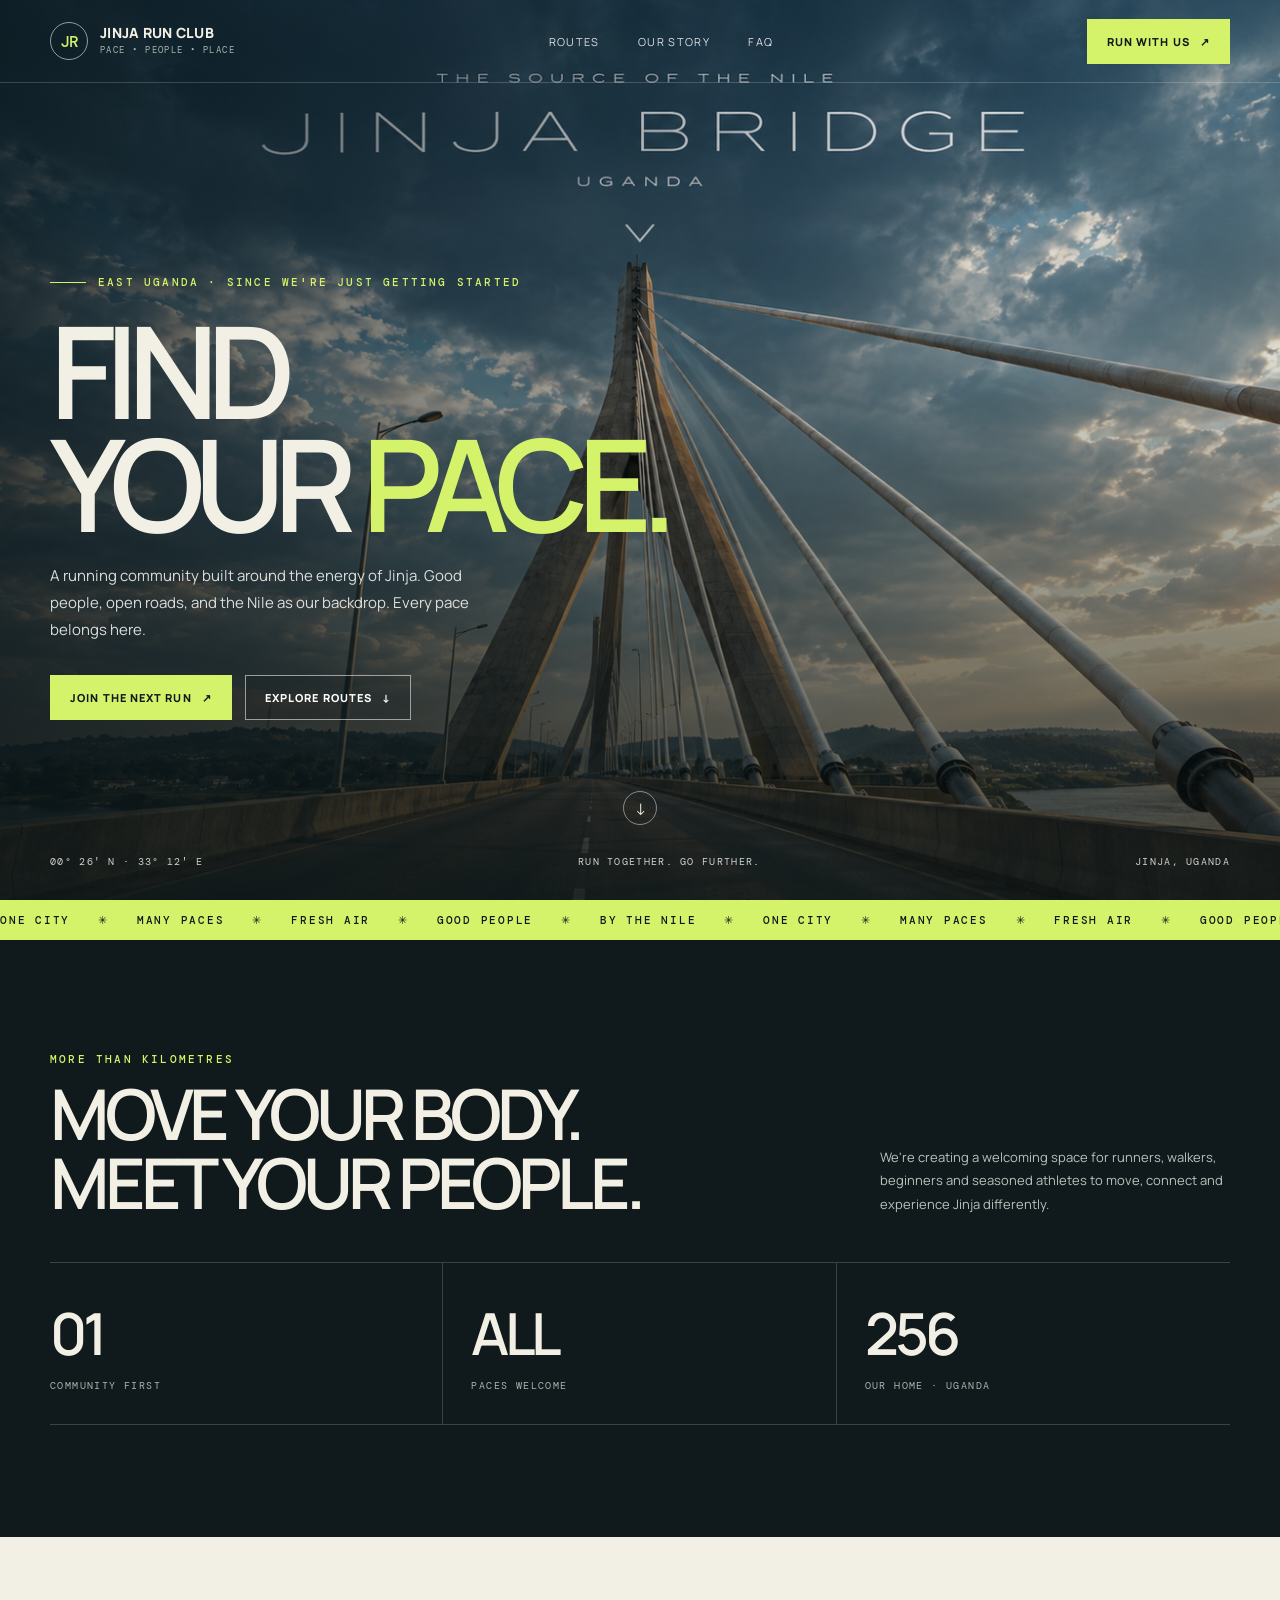
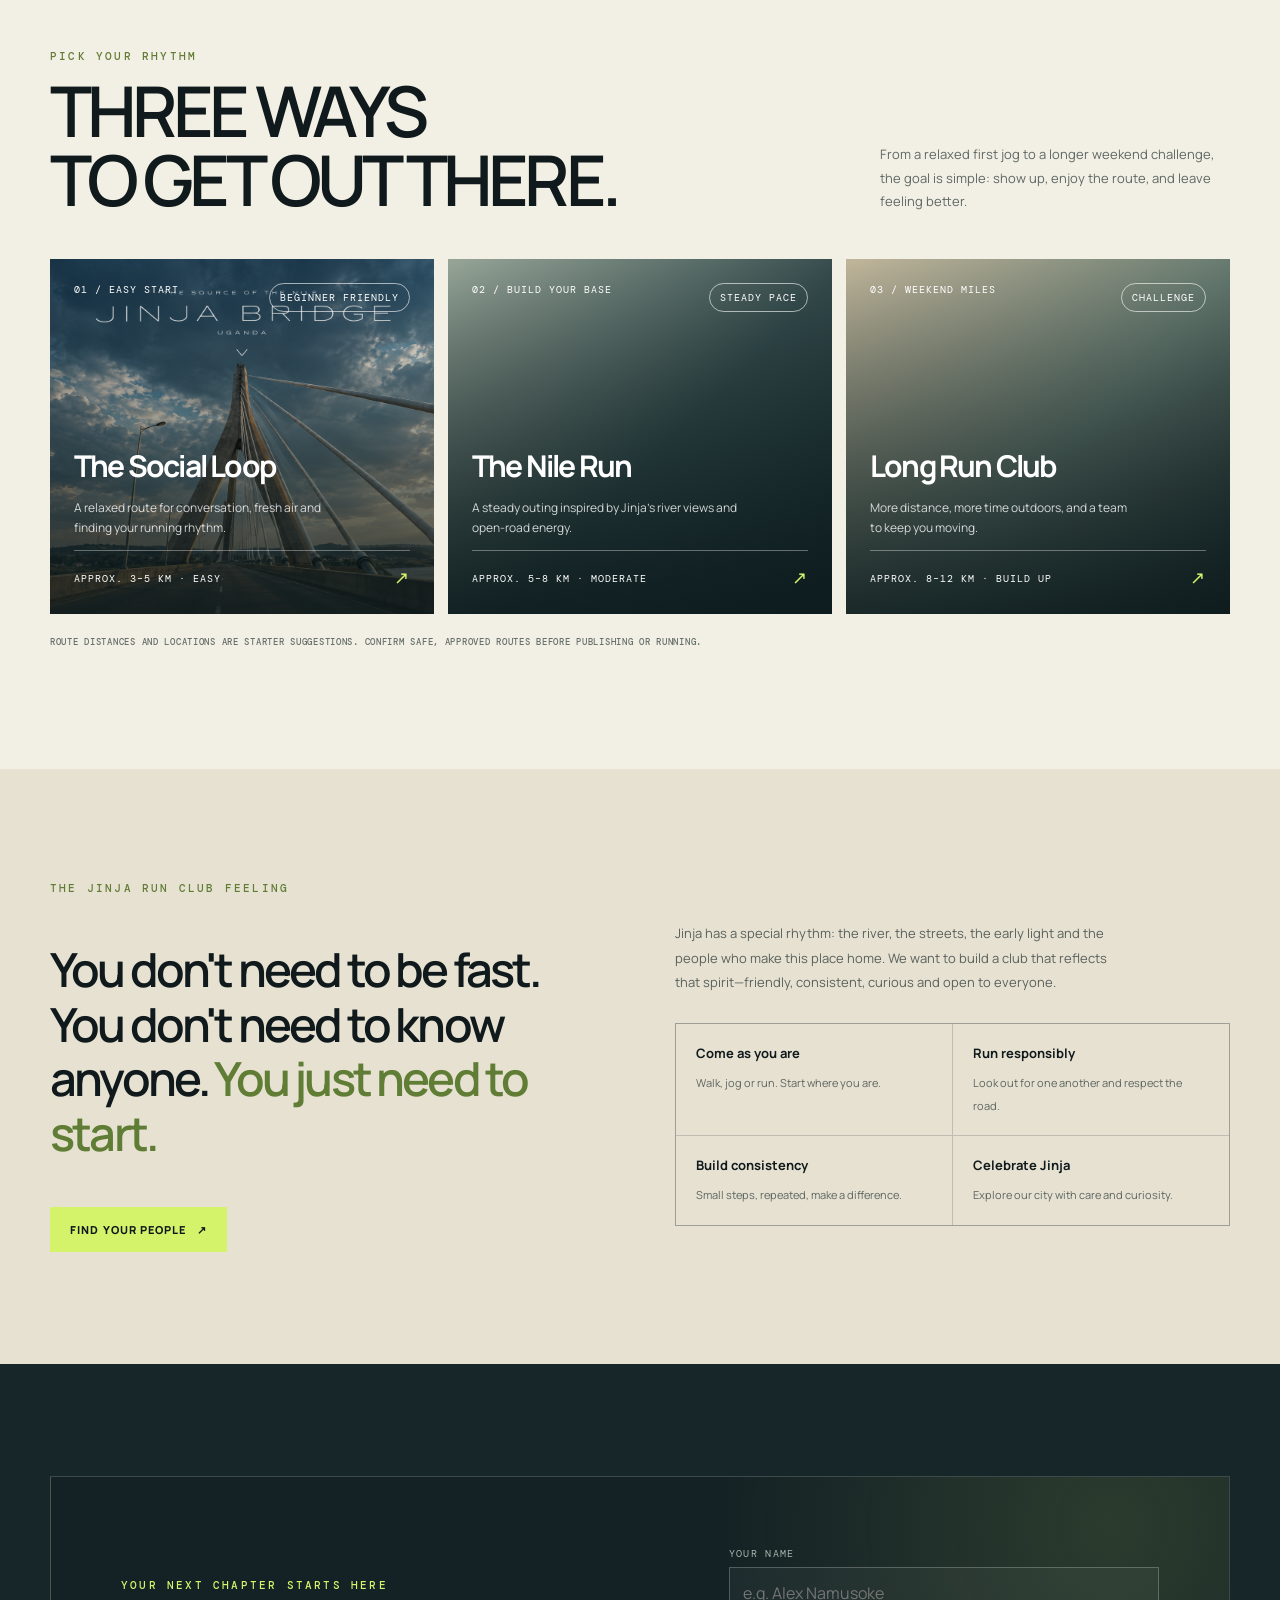
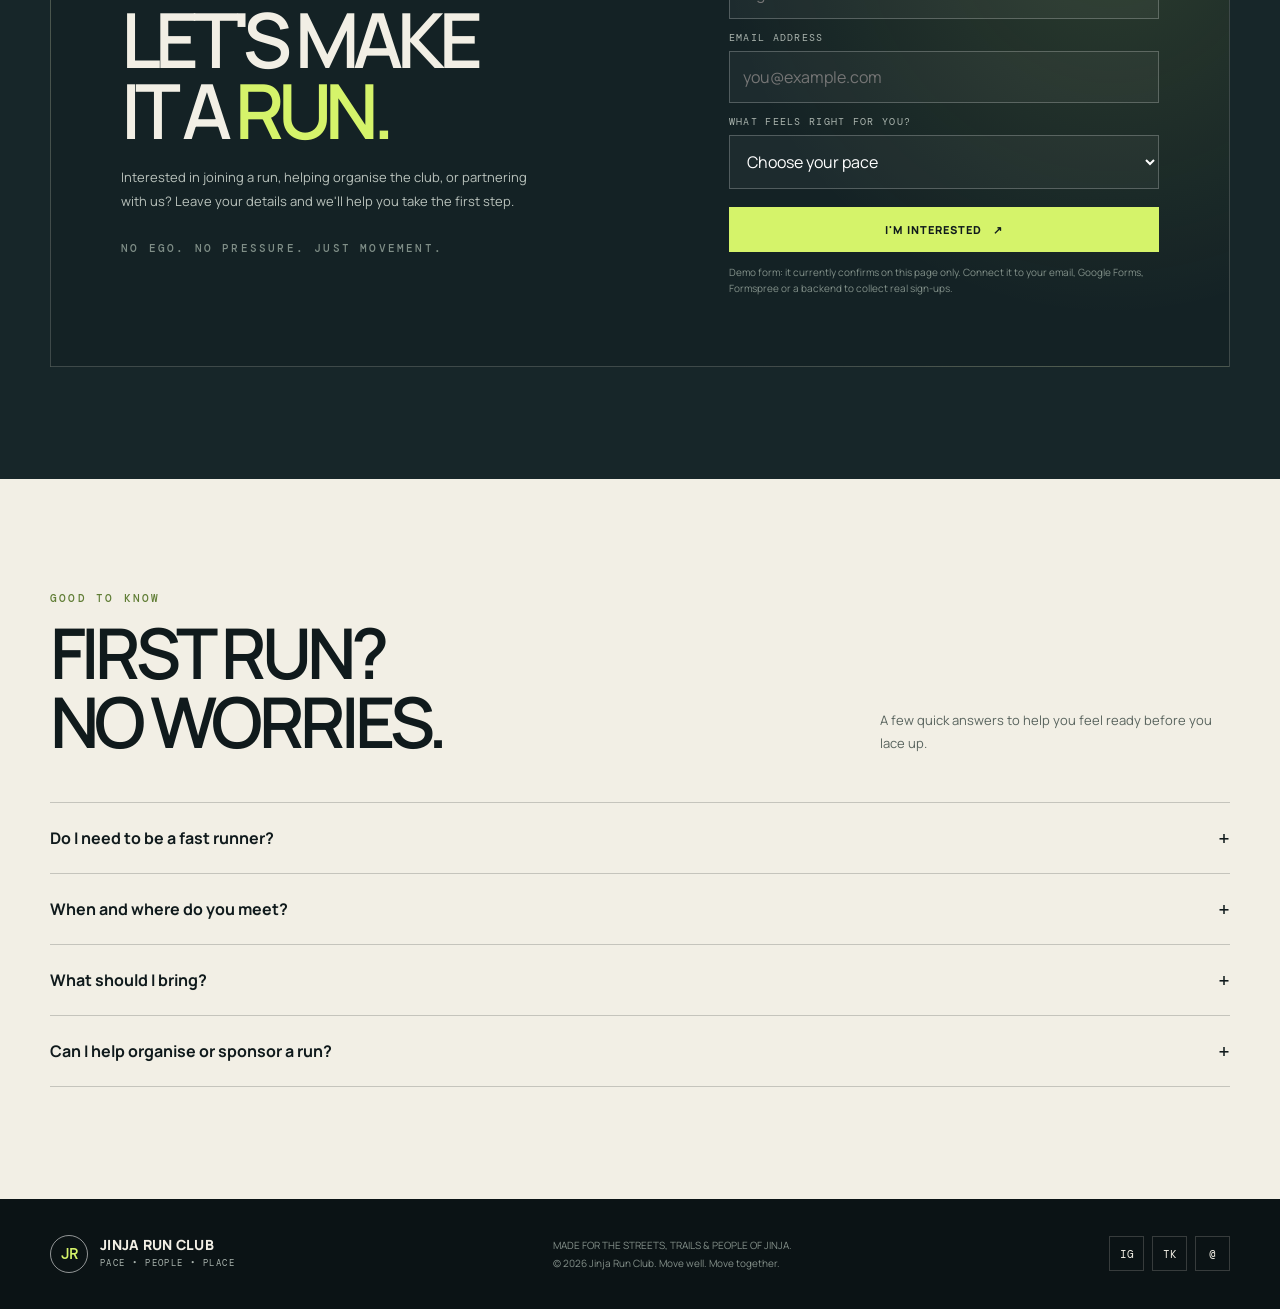
==== index.html @ 874fab35 "WRJ02026001" ====
<!DOCTYPE html>
<html lang="en">
<head>
  <meta charset="UTF-8" />
  <meta name="viewport" content="width=device-width, initial-scale=1.0" />
  <meta name="theme-color" content="#101a1c" />
  <meta name="description" content="Jinja Run Club — run together, discover Jinja, and find your pace by the Nile." />
  <title>Jinja Run Club — Find Your Pace</title>
  <link rel="preconnect" href="https://fonts.googleapis.com">
  <link rel="preconnect" href="https://fonts.gstatic.com" crossorigin>
  <link href="https://fonts.googleapis.com/css2?family=DM+Mono:wght@400;500&family=Manrope:wght@400;500;600;700;800&display=swap" rel="stylesheet">
  <style>
    :root {
      --ink: #101a1c; --ink2: #172629; --cream: #f2efe5; --paper: #e7e1d2;
      --lime: #d5f36a; --muted: #aab4ae; --line: rgba(242,239,229,.19);
      --mono: "DM Mono", monospace; --sans: "Manrope", sans-serif;
    }
    * { box-sizing: border-box; }
    html { scroll-behavior: smooth; }
    body { margin: 0; color: var(--cream); background: var(--ink); font-family: var(--sans); }
    a { color: inherit; text-decoration: none; }
    button, input, select { font: inherit; }
    button { cursor: pointer; }
    .wrap { width: min(1180px, calc(100% - 48px)); margin: 0 auto; }
    .eyebrow { font: 500 11px var(--mono); letter-spacing: .2em; text-transform: uppercase; }
    .site-header { position: absolute; inset: 0 0 auto; z-index: 10; border-bottom: 1px solid rgba(255,255,255,.18); }
    .nav { height: 82px; display: flex; align-items: center; justify-content: space-between; gap: 24px; }
    .brand { display: inline-flex; align-items: center; gap: 12px; font-weight: 800; letter-spacing: -.05em; }
    .brand-mark { width: 38px; height: 38px; border: 1px solid rgba(255,255,255,.55); border-radius: 50%; display: grid; place-items: center; color: var(--lime); font: 500 16px var(--mono); }
    .brand span:last-child { font-size: 14px; line-height: 1.05; letter-spacing: .02em; }
    .brand small { display: block; margin-top: 4px; font: 9px var(--mono); color: var(--muted); letter-spacing: .16em; }
    .nav-links { display: flex; gap: clamp(18px, 3vw, 42px); align-items: center; }
    .nav-links a { font-size: 11px; letter-spacing: .12em; text-transform: uppercase; color: rgba(255,255,255,.85); transition: color .2s; }
    .nav-links a:hover { color: var(--lime); }
    .nav-cta, .btn { display: inline-flex; justify-content: center; align-items: center; gap: 10px; padding: 14px 19px; border: 1px solid var(--lime); color: var(--ink); background: var(--lime); font-size: 11px; font-weight: 800; letter-spacing: .1em; text-transform: uppercase; transition: transform .2s, background .2s, color .2s; }
    .nav-cta:hover, .btn:hover { transform: translateY(-3px); background: transparent; color: var(--lime); }
    .menu-toggle { display: none; background: transparent; color: white; border: 1px solid var(--line); padding: 9px 12px; }
    .hero { min-height: 760px; height: min(100vh, 900px); position: relative; display: flex; align-items: center; overflow: hidden; background: #243a42; }
    .hero-image { position: absolute; inset: 0; background-image: linear-gradient(90deg, rgba(9,20,23,.72), rgba(9,20,23,.15) 70%), linear-gradient(0deg, rgba(10,20,21,.75), transparent 60%), url("assets/jinja-bridge-hero.png"); background-size: cover; background-position: center; transform: scale(1.02); animation: slowzoom 22s ease-in-out infinite alternate; }
    @keyframes slowzoom { from { transform: scale(1.02); } to { transform: scale(1.1); } }
    .hero-content { position: relative; z-index: 1; padding-top: 95px; }
    .hero-kicker { display: flex; align-items: center; gap: 12px; color: var(--lime); }
    .hero-kicker:before { content: ""; width: 36px; height: 1px; background: var(--lime); }
    h1 { max-width: 900px; margin: 25px 0 22px; font-size: clamp(58px, 10vw, 132px); line-height: .88; letter-spacing: -.085em; font-weight: 600; }
    h1 em { color: var(--lime); font-style: normal; }
    .hero-copy { max-width: 465px; font-size: 15px; line-height: 1.8; color: rgba(255,255,255,.83); }
    .hero-actions { display: flex; gap: 13px; flex-wrap: wrap; margin-top: 32px; }
    .btn-outline { background: rgba(9,20,23,.18); border-color: rgba(255,255,255,.55); color: white; }
    .btn-outline:hover { border-color: var(--lime); }
    .hero-meta { position: absolute; bottom: 32px; left: 0; right: 0; display: flex; justify-content: space-between; gap: 18px; color: rgba(255,255,255,.8); font: 10px var(--mono); letter-spacing: .13em; text-transform: uppercase; }
    .scroll-cue { position: absolute; bottom: 75px; left: 50%; transform: translateX(-50%); width: 34px; height: 34px; border: 1px solid rgba(255,255,255,.45); border-radius: 50%; display: grid; place-items: center; animation: bob 1.7s infinite; }
    @keyframes bob { 0%,100% { transform: translate(-50%,0); } 50% { transform: translate(-50%,7px); } }
    .ticker { background: var(--lime); color: var(--ink); overflow: hidden; white-space: nowrap; padding: 13px 0; font: 500 11px var(--mono); letter-spacing: .16em; text-transform: uppercase; }
    .ticker-track { display: inline-flex; gap: 28px; min-width: max-content; animation: ticker 28s linear infinite; }
    .ticker-track span:after { content: "✳"; padding-left: 28px; }
    @keyframes ticker { to { transform: translateX(-50%); } }
    section { padding: 112px 0; }
    .section-head { display: flex; justify-content: space-between; align-items: end; gap: 35px; margin-bottom: 46px; }
    .section-head h2 { margin: 13px 0 0; font-size: clamp(38px, 6vw, 70px); line-height: .98; letter-spacing: -.07em; font-weight: 600; }
    .section-head p { max-width: 350px; color: #b9c2bc; font-size: 13px; line-height: 1.8; margin: 0; }
    .label { color: var(--lime); }
    .stats { display: grid; grid-template-columns: repeat(3,1fr); border-top: 1px solid var(--line); border-bottom: 1px solid var(--line); }
    .stat { padding: 30px 28px 30px 0; border-right: 1px solid var(--line); }
    .stat:not(:first-child) { padding-left: 28px; }
    .stat:last-child { border-right: 0; }
    .stat strong { display: block; font-size: clamp(35px, 5vw, 58px); letter-spacing: -.07em; font-weight: 600; }
    .stat span { color: var(--muted); font: 10px var(--mono); letter-spacing: .14em; text-transform: uppercase; }
    .routes { background: var(--cream); color: var(--ink); }
    .routes .section-head p { color: #5e6863; }
    .route-grid { display: grid; grid-template-columns: repeat(3,1fr); gap: 14px; }
    .route-card { min-height: 355px; padding: 24px; display: flex; flex-direction: column; justify-content: space-between; position: relative; overflow: hidden; background: #d8d6c9; isolation: isolate; transition: transform .25s; }
    .route-card:hover { transform: translateY(-7px); }
    .route-card:before { content: ""; position: absolute; inset: 0; z-index: -2; background: linear-gradient(180deg, rgba(11,25,27,.02), rgba(11,25,27,.85)); }
    .route-card:after { content: ""; position: absolute; inset: 0; z-index: -3; background-size: cover; background-position: center; transition: transform .6s; }
    .route-card:hover:after { transform: scale(1.06); }
    .route-one:after { background-image: url("assets/jinja-bridge-hero.png"); }
    .route-two:after { background-image: linear-gradient(135deg,#9ba99b,#344b4c 55%,#172b2c); }
    .route-three:after { background-image: linear-gradient(135deg,#c5b99d,#657a70 55%,#202f30); }
    .route-top { display: flex; justify-content: space-between; gap: 15px; color: white; font: 10px var(--mono); letter-spacing: .1em; text-transform: uppercase; }
    .route-top b { border: 1px solid rgba(255,255,255,.6); border-radius: 30px; padding: 7px 10px; font-weight: 400; }
    .route-bottom { color: white; }
    .route-bottom h3 { margin: 0 0 10px; font-size: 30px; letter-spacing: -.06em; }
    .route-bottom p { max-width: 270px; font-size: 12px; line-height: 1.7; color: rgba(255,255,255,.8); }
    .route-foot { display: flex; justify-content: space-between; align-items: center; border-top: 1px solid rgba(255,255,255,.35); padding-top: 15px; font: 10px var(--mono); text-transform: uppercase; letter-spacing: .1em; }
    .route-foot span:last-child { color: var(--lime); font-size: 18px; }
    .community { background: var(--paper); color: var(--ink); }
    .community .section-head p { color: #59645e; }
    .community-layout { display: grid; grid-template-columns: 1fr 1fr; gap: 70px; align-items: center; }
    .manifesto { font-size: clamp(28px, 4vw, 47px); line-height: 1.16; letter-spacing: -.06em; font-weight: 600; }
    .manifesto em { color: #607d35; font-style: normal; }
    .community-note { max-width: 450px; font-size: 13px; line-height: 1.9; color: #58615b; }
    .values { display: grid; grid-template-columns: 1fr 1fr; gap: 1px; background: rgba(16,26,28,.18); border: 1px solid rgba(16,26,28,.18); margin-top: 28px; }
    .value { background: var(--paper); padding: 20px; }
    .value b { display: block; font-size: 13px; margin-bottom: 8px; }
    .value span { color: #5c655f; font-size: 11px; line-height: 1.7; }
    .join { background: var(--ink2); }
    .join-panel { display: grid; grid-template-columns: 1fr .8fr; gap: 70px; align-items: center; padding: clamp(28px, 6vw, 70px); border: 1px solid var(--line); background: radial-gradient(circle at 90% 10%, rgba(213,243,106,.12), transparent 34%), #142225; }
    .join h2 { margin: 12px 0 20px; font-size: clamp(40px, 6vw, 76px); line-height: .94; letter-spacing: -.08em; font-weight: 600; }
    .join-copy { color: #b9c2bc; font-size: 13px; line-height: 1.8; max-width: 420px; }
    .join-form { display: grid; gap: 12px; }
    .join-form label { display: block; color: var(--muted); font: 10px var(--mono); letter-spacing: .13em; text-transform: uppercase; margin-bottom: 7px; }
    .join-form input, .join-form select { width: 100%; padding: 14px 13px; border: 1px solid rgba(255,255,255,.23); background: rgba(255,255,255,.04); color: white; outline: none; border-radius: 0; }
    .join-form input:focus, .join-form select:focus { border-color: var(--lime); }
    .join-form select option { color: var(--ink); }
    .join-form .btn { width: 100%; margin-top: 6px; }
    .form-message { display: none; padding: 13px; border: 1px solid var(--lime); color: var(--lime); font-size: 12px; line-height: 1.6; }
    .faq { background: var(--cream); color: var(--ink); }
    .faq .section-head p { color: #59645e; }
    .faq-list { border-top: 1px solid rgba(16,26,28,.2); }
    .faq-item { border-bottom: 1px solid rgba(16,26,28,.2); }
    .faq-question { display: flex; width: 100%; justify-content: space-between; align-items: center; gap: 20px; padding: 22px 0; background: transparent; border: 0; text-align: left; color: var(--ink); font-size: 16px; font-weight: 700; }
    .faq-question span:last-child { font: 20px var(--mono); transition: transform .2s; }
    .faq-answer { display: none; max-width: 680px; padding: 0 0 23px; color: #59645e; font-size: 13px; line-height: 1.8; }
    .faq-item.open .faq-answer { display: block; }
    .faq-item.open .faq-question span:last-child { transform: rotate(45deg); }
    footer { padding: 36px 0; background: #0b1315; }
    .footer-row { display: flex; align-items: center; justify-content: space-between; gap: 24px; }
    .footer-copy { color: #85918b; font-size: 10px; line-height: 1.8; }
    .socials { display: flex; gap: 8px; }
    .socials a { width: 35px; height: 35px; display: grid; place-items: center; border: 1px solid var(--line); font: 11px var(--mono); transition: all .2s; }
    .socials a:hover { color: var(--ink); background: var(--lime); border-color: var(--lime); }
    .reveal { opacity: 0; transform: translateY(22px); transition: opacity .7s ease, transform .7s ease; }
    .reveal.visible { opacity: 1; transform: translateY(0); }
    .back-top { position: fixed; right: 20px; bottom: 20px; z-index: 9; width: 43px; height: 43px; border: 1px solid var(--lime); background: var(--lime); color: var(--ink); display: none; place-items: center; }
    .back-top.show { display: grid; }
    @media (max-width: 800px) {
      .wrap { width: min(100% - 32px, 1180px); }
      .nav { height: 72px; }
      .menu-toggle { display: block; }
      .nav-links { display: none; position: absolute; top: 71px; left: 0; right: 0; padding: 22px 24px 26px; background: #101a1c; border-bottom: 1px solid var(--line); flex-direction: column; align-items: flex-start; }
      .nav-links.open { display: flex; }
      .nav-cta { display: none; }
      .hero { min-height: 700px; height: 92vh; }
      .hero-image { background-position: 58% center; }
      h1 { font-size: clamp(58px, 17vw, 100px); }
      .hero-meta { font-size: 8px; }
      .section-head { align-items: flex-start; flex-direction: column; }
      section { padding: 78px 0; }
      .route-grid { grid-template-columns: 1fr; }
      .route-card { min-height: 300px; }
      .community-layout, .join-panel { grid-template-columns: 1fr; gap: 32px; }
      .stats { grid-template-columns: 1fr; }
      .stat, .stat:not(:first-child) { padding: 20px 0; border-right: 0; border-bottom: 1px solid var(--line); }
      .stat:last-child { border-bottom: 0; }
      .join-panel { padding: 27px 21px; }
      .footer-row { align-items: flex-start; flex-direction: column; }
      .scroll-cue { left: auto; right: 25px; transform: none; }
      @keyframes bob { 0%,100% { transform: translateY(0); } 50% { transform: translateY(7px); } }
    }
    @media (prefers-reduced-motion: reduce) {
      *, *::before, *::after { scroll-behavior: auto !important; animation: none !important; transition: none !important; }
      .reveal { opacity: 1; transform: none; }
    }
  </style>
</head>
<body>
  <header class="site-header">
    <nav class="nav wrap" aria-label="Main navigation">
      <a class="brand" href="#home" aria-label="Jinja Run Club home">
        <span class="brand-mark">JR</span><span>JINJA RUN CLUB<small>PACE • PEOPLE • PLACE</small></span>
      </a>
      <div class="nav-links" id="navLinks">
        <a href="#routes">Routes</a><a href="#community">Our story</a><a href="#faq">FAQ</a>
      </div>
      <a class="nav-cta" href="#join">Run with us <span>↗</span></a>
      <button class="menu-toggle" id="menuToggle" aria-label="Open menu" aria-expanded="false">☰</button>
    </nav>
  </header>

  <main>
    <section class="hero" id="home">
      <div class="hero-image" aria-hidden="true"></div>
      <div class="wrap hero-content">
        <div class="eyebrow hero-kicker">East Uganda · Since we're just getting started</div>
        <h1>FIND<br>YOUR <em>PACE.</em></h1>
        <p class="hero-copy">A running community built around the energy of Jinja. Good people, open roads, and the Nile as our backdrop. Every pace belongs here.</p>
        <div class="hero-actions">
          <a class="btn" href="#join">Join the next run <span>↗</span></a>
          <a class="btn btn-outline" href="#routes">Explore routes <span>↓</span></a>
        </div>
      </div>
      <a class="scroll-cue" href="#routes" aria-label="Scroll to routes">↓</a>
      <div class="hero-meta wrap"><span>00° 26′ N · 33° 12′ E</span><span>Run together. Go further.</span><span>Jinja, Uganda</span></div>
    </section>

    <div class="ticker" aria-label="Club motto">
      <div class="ticker-track"><span>One city</span><span>Many paces</span><span>Fresh air</span><span>Good people</span><span>By the Nile</span><span>One city</span><span>Many paces</span><span>Fresh air</span><span>Good people</span><span>By the Nile</span></div>
    </div>

    <section id="about">
      <div class="wrap">
        <div class="section-head reveal">
          <div><div class="eyebrow label">More than kilometres</div><h2>MOVE YOUR BODY.<br>MEET YOUR PEOPLE.</h2></div>
          <p>We're creating a welcoming space for runners, walkers, beginners and seasoned athletes to move, connect and experience Jinja differently.</p>
        </div>
        <div class="stats reveal">
          <div class="stat"><strong>01</strong><span>Community first</span></div>
          <div class="stat"><strong>ALL</strong><span>Paces welcome</span></div>
          <div class="stat"><strong>256</strong><span>Our home · Uganda</span></div>
        </div>
      </div>
    </section>

    <section class="routes" id="routes">
      <div class="wrap">
        <div class="section-head reveal">
          <div><div class="eyebrow" style="color:#627c35">Pick your rhythm</div><h2>THREE WAYS<br>TO GET OUT THERE.</h2></div>
          <p>From a relaxed first jog to a longer weekend challenge, the goal is simple: show up, enjoy the route, and leave feeling better.</p>
        </div>
        <div class="route-grid">
          <article class="route-card route-one reveal">
            <div class="route-top"><span>01 / Easy start</span><b>Beginner friendly</b></div>
            <div class="route-bottom"><h3>The Social Loop</h3><p>A relaxed route for conversation, fresh air and finding your running rhythm.</p><div class="route-foot"><span>Approx. 3–5 km · Easy</span><span>↗</span></div></div>
          </article>
          <article class="route-card route-two reveal">
            <div class="route-top"><span>02 / Build your base</span><b>Steady pace</b></div>
            <div class="route-bottom"><h3>The Nile Run</h3><p>A steady outing inspired by Jinja's river views and open-road energy.</p><div class="route-foot"><span>Approx. 5–8 km · Moderate</span><span>↗</span></div></div>
          </article>
          <article class="route-card route-three reveal">
            <div class="route-top"><span>03 / Weekend miles</span><b>Challenge</b></div>
            <div class="route-bottom"><h3>Long Run Club</h3><p>More distance, more time outdoors, and a team to keep you moving.</p><div class="route-foot"><span>Approx. 8–12 km · Build up</span><span>↗</span></div></div>
          </article>
        </div>
        <p class="eyebrow" style="margin-top:22px;color:#67716b;font-size:9px;letter-spacing:.08em">Route distances and locations are starter suggestions. Confirm safe, approved routes before publishing or running.</p>
      </div>
    </section>

    <section class="community" id="community">
      <div class="wrap community-layout">
        <div class="reveal">
          <div class="eyebrow" style="color:#607d35">The Jinja Run Club feeling</div>
          <p class="manifesto">You don't need to be fast. You don't need to know anyone. <em>You just need to start.</em></p>
          <a class="btn" href="#join">Find your people <span>↗</span></a>
        </div>
        <div class="reveal">
          <p class="community-note">Jinja has a special rhythm: the river, the streets, the early light and the people who make this place home. We want to build a club that reflects that spirit—friendly, consistent, curious and open to everyone.</p>
          <div class="values">
            <div class="value"><b>Come as you are</b><span>Walk, jog or run. Start where you are.</span></div>
            <div class="value"><b>Run responsibly</b><span>Look out for one another and respect the road.</span></div>
            <div class="value"><b>Build consistency</b><span>Small steps, repeated, make a difference.</span></div>
            <div class="value"><b>Celebrate Jinja</b><span>Explore our city with care and curiosity.</span></div>
          </div>
        </div>
      </div>
    </section>

    <section class="join" id="join">
      <div class="wrap join-panel reveal">
        <div>
          <div class="eyebrow label">Your next chapter starts here</div>
          <h2>LET'S MAKE<br>IT A <em style="color:var(--lime);font-style:normal">RUN.</em></h2>
          <p class="join-copy">Interested in joining a run, helping organise the club, or partnering with us? Leave your details and we'll help you take the first step.</p>
          <p class="eyebrow" style="color:#7f8e87;margin-top:28px">No ego. No pressure. Just movement.</p>
        </div>
        <form class="join-form" id="joinForm">
          <div><label for="name">Your name</label><input id="name" name="name" placeholder="e.g. Alex Namusoke" required /></div>
          <div><label for="email">Email address</label><input id="email" name="email" type="email" placeholder="you@example.com" required /></div>
          <div><label for="pace">What feels right for you?</label><select id="pace" name="pace" required><option value="">Choose your pace</option><option>I'm just starting</option><option>Walk / easy jog</option><option>Steady runner</option><option>Long-distance runner</option><option>I'd like to volunteer or partner</option></select></div>
          <button class="btn" type="submit">I'm interested <span>↗</span></button>
          <div class="form-message" id="formMessage" role="status"></div>
          <small style="color:#829089;font-size:10px;line-height:1.6">Demo form: it currently confirms on this page only. Connect it to your email, Google Forms, Formspree or a backend to collect real sign-ups.</small>
        </form>
      </div>
    </section>

    <section class="faq" id="faq">
      <div class="wrap">
        <div class="section-head reveal">
          <div><div class="eyebrow" style="color:#607d35">Good to know</div><h2>FIRST RUN?<br>NO WORRIES.</h2></div>
          <p>A few quick answers to help you feel ready before you lace up.</p>
        </div>
        <div class="faq-list reveal">
          <div class="faq-item"><button class="faq-question" aria-expanded="false"><span>Do I need to be a fast runner?</span><span>+</span></button><div class="faq-answer">Not at all. The club is designed to welcome different experience levels. Choose a comfortable pace and build up gradually.</div></div>
          <div class="faq-item"><button class="faq-question" aria-expanded="false"><span>When and where do you meet?</span><span>+</span></button><div class="faq-answer">Meeting days, start times and exact meeting points are still to be confirmed. Add your real schedule here before launching the website publicly.</div></div>
          <div class="faq-item"><button class="faq-question" aria-expanded="false"><span>What should I bring?</span><span>+</span></button><div class="faq-answer">Comfortable running shoes, weather-appropriate clothing and water. Follow the organiser's guidance for each route.</div></div>
          <div class="faq-item"><button class="faq-question" aria-expanded="false"><span>Can I help organise or sponsor a run?</span><span>+</span></button><div class="faq-answer">Absolutely. Use the interest form above and choose the volunteer or partner option so the organisers know you'd like to help.</div></div>
        </div>
      </div>
    </section>
  </main>

  <footer>
    <div class="wrap footer-row">
      <a class="brand" href="#home"><span class="brand-mark">JR</span><span>JINJA RUN CLUB<small>PACE • PEOPLE • PLACE</small></span></a>
      <div class="footer-copy">MADE FOR THE STREETS, TRAILS & PEOPLE OF JINJA.<br>© <span id="year"></span> Jinja Run Club. Move well. Move together.</div>
      <div class="socials"><a href="#join" aria-label="Instagram link placeholder">IG</a><a href="#join" aria-label="TikTok link placeholder">TK</a><a href="#join" aria-label="Email link placeholder">@</a></div>
    </div>
  </footer>
  <button class="back-top" id="backTop" aria-label="Back to top">↑</button>

  <script>
    const menuToggle = document.getElementById('menuToggle');
    const navLinks = document.getElementById('navLinks');
    menuToggle.addEventListener('click', () => {
      const open = navLinks.classList.toggle('open');
      menuToggle.setAttribute('aria-expanded', String(open));
      menuToggle.textContent = open ? '✕' : '☰';
    });
    navLinks.querySelectorAll('a').forEach(link => link.addEventListener('click', () => {
      navLinks.classList.remove('open');
      menuToggle.setAttribute('aria-expanded', 'false');
      menuToggle.textContent = '☰';
    }));

    document.querySelectorAll('.faq-question').forEach(button => {
      button.addEventListener('click', () => {
        const item = button.closest('.faq-item');
        const isOpen = item.classList.toggle('open');
        button.setAttribute('aria-expanded', String(isOpen));
      });
    });

    const observer = new IntersectionObserver(entries => {
      entries.forEach(entry => {
        if (entry.isIntersecting) {
          entry.target.classList.add('visible');
          observer.unobserve(entry.target);
        }
      });
    }, { threshold: 0.12 });
    document.querySelectorAll('.reveal').forEach(el => observer.observe(el));

    const backTop = document.getElementById('backTop');
    window.addEventListener('scroll', () => backTop.classList.toggle('show', window.scrollY > 600));
    backTop.addEventListener('click', () => window.scrollTo({ top: 0, behavior: 'smooth' }));
    document.getElementById('year').textContent = new Date().getFullYear();

    document.getElementById('joinForm').addEventListener('submit', event => {
      event.preventDefault();
      const name = document.getElementById('name').value.trim();
      const pace = document.getElementById('pace').value;
      const message = document.getElementById('formMessage');
      message.style.display = 'block';
      message.textContent = `Thanks, ${name}! Your interest is recorded in this demo. Connect the form to a real sign-up service to receive submissions. Selected option: ${pace}.`;
      event.target.querySelector('button[type="submit"]').textContent = 'Interest noted ✓';
    });
  </script>
</body>
</html>
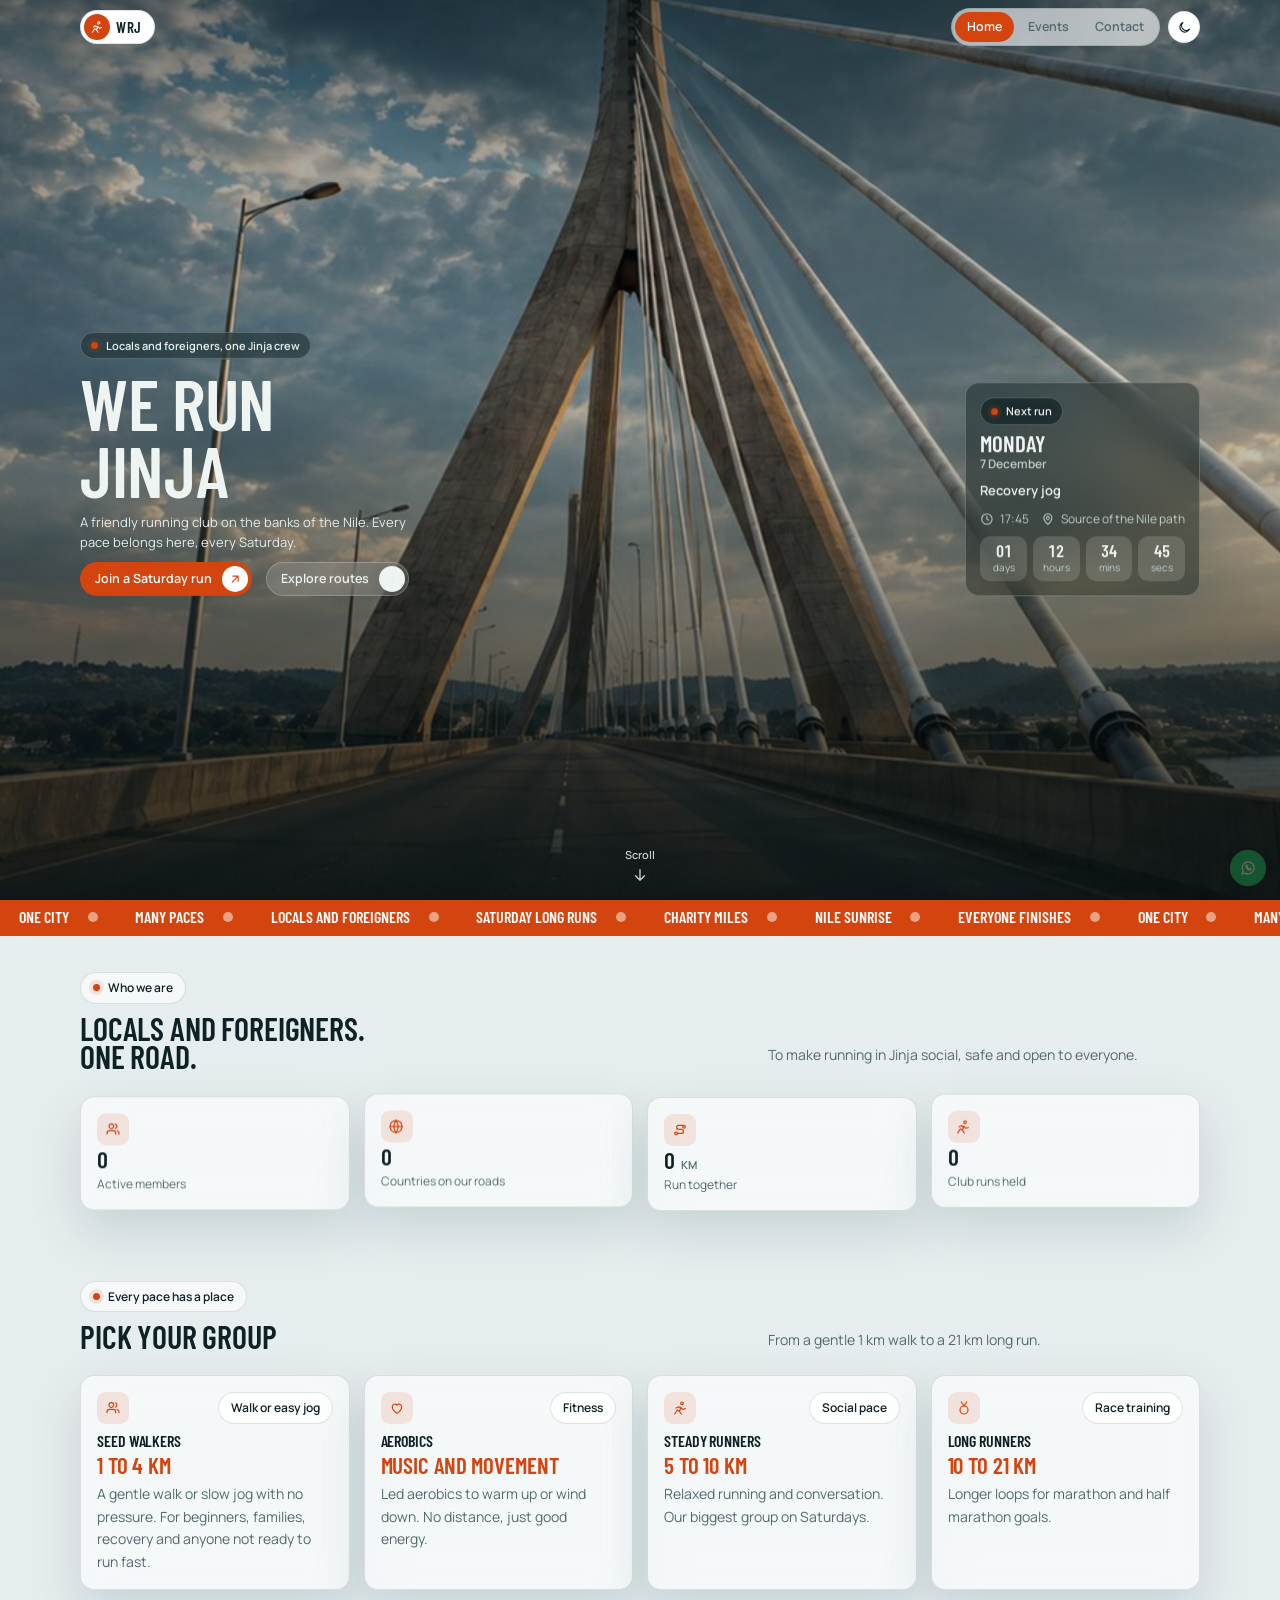
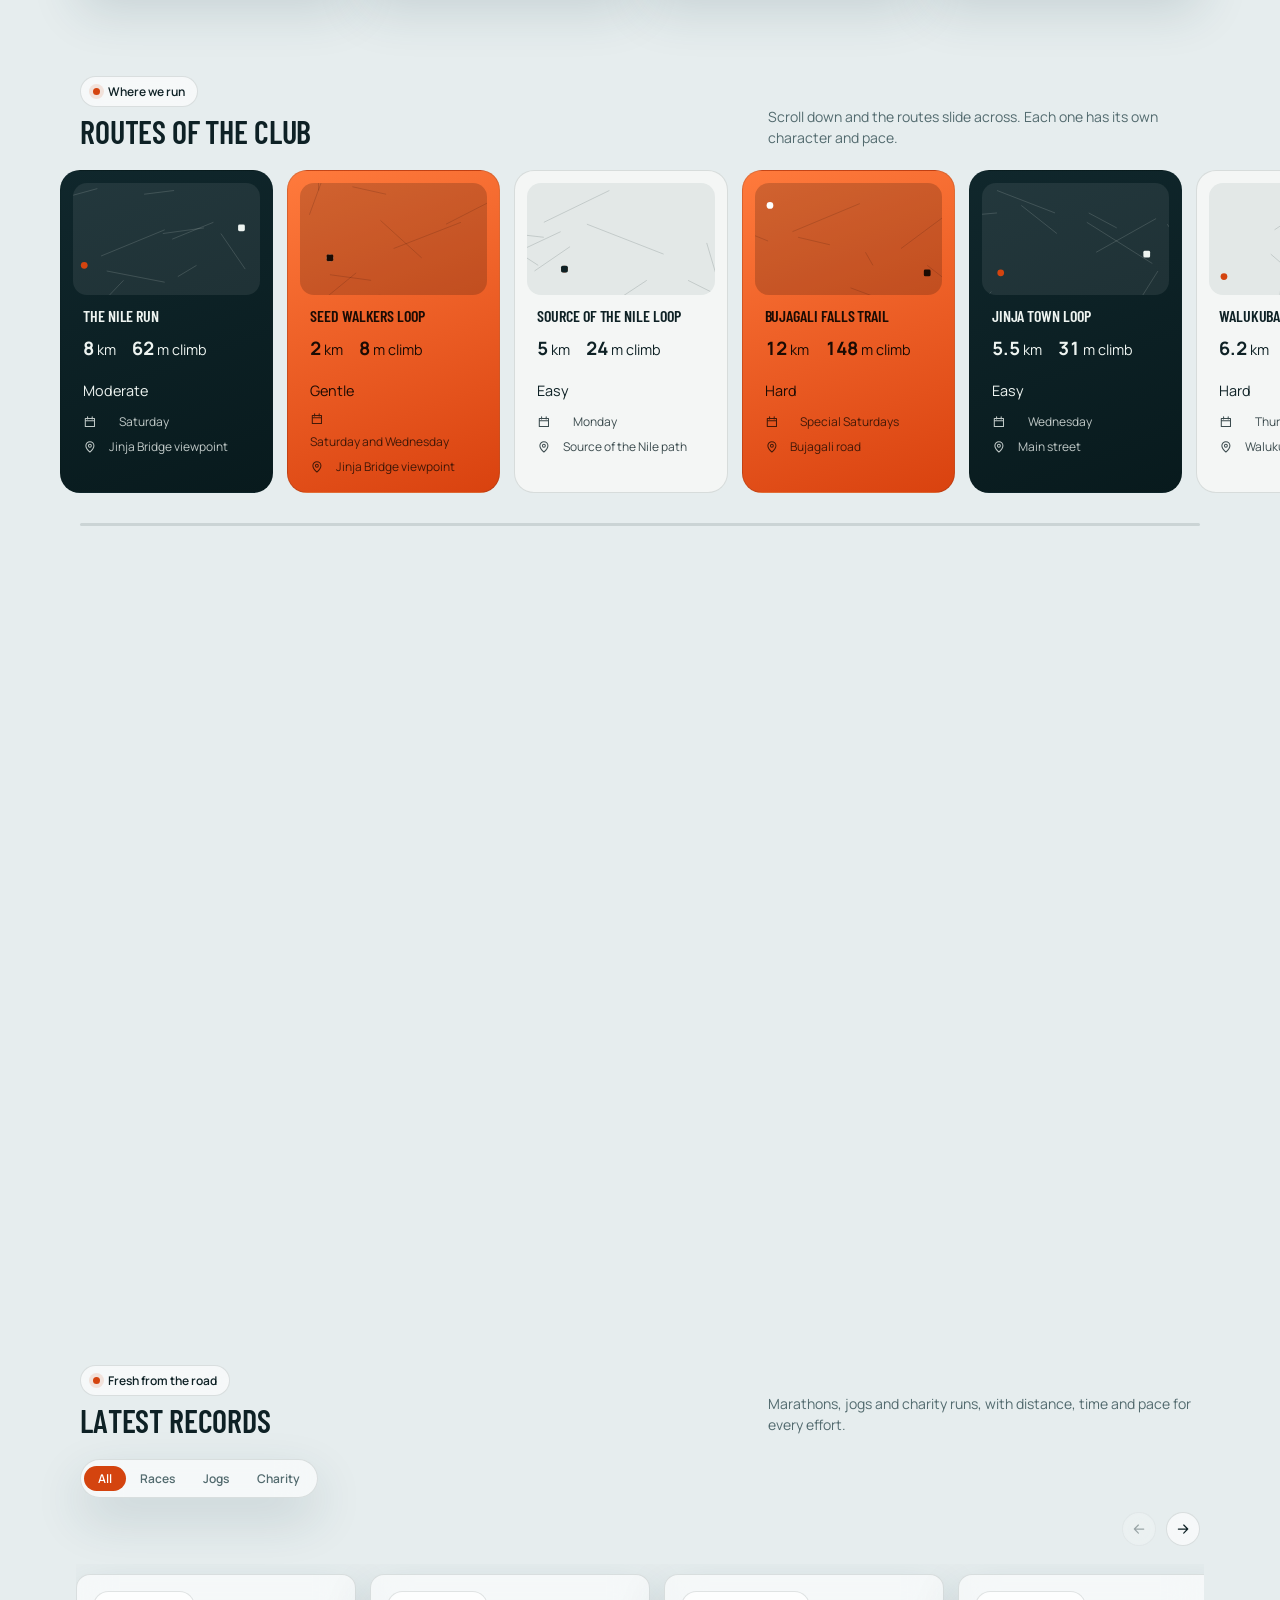
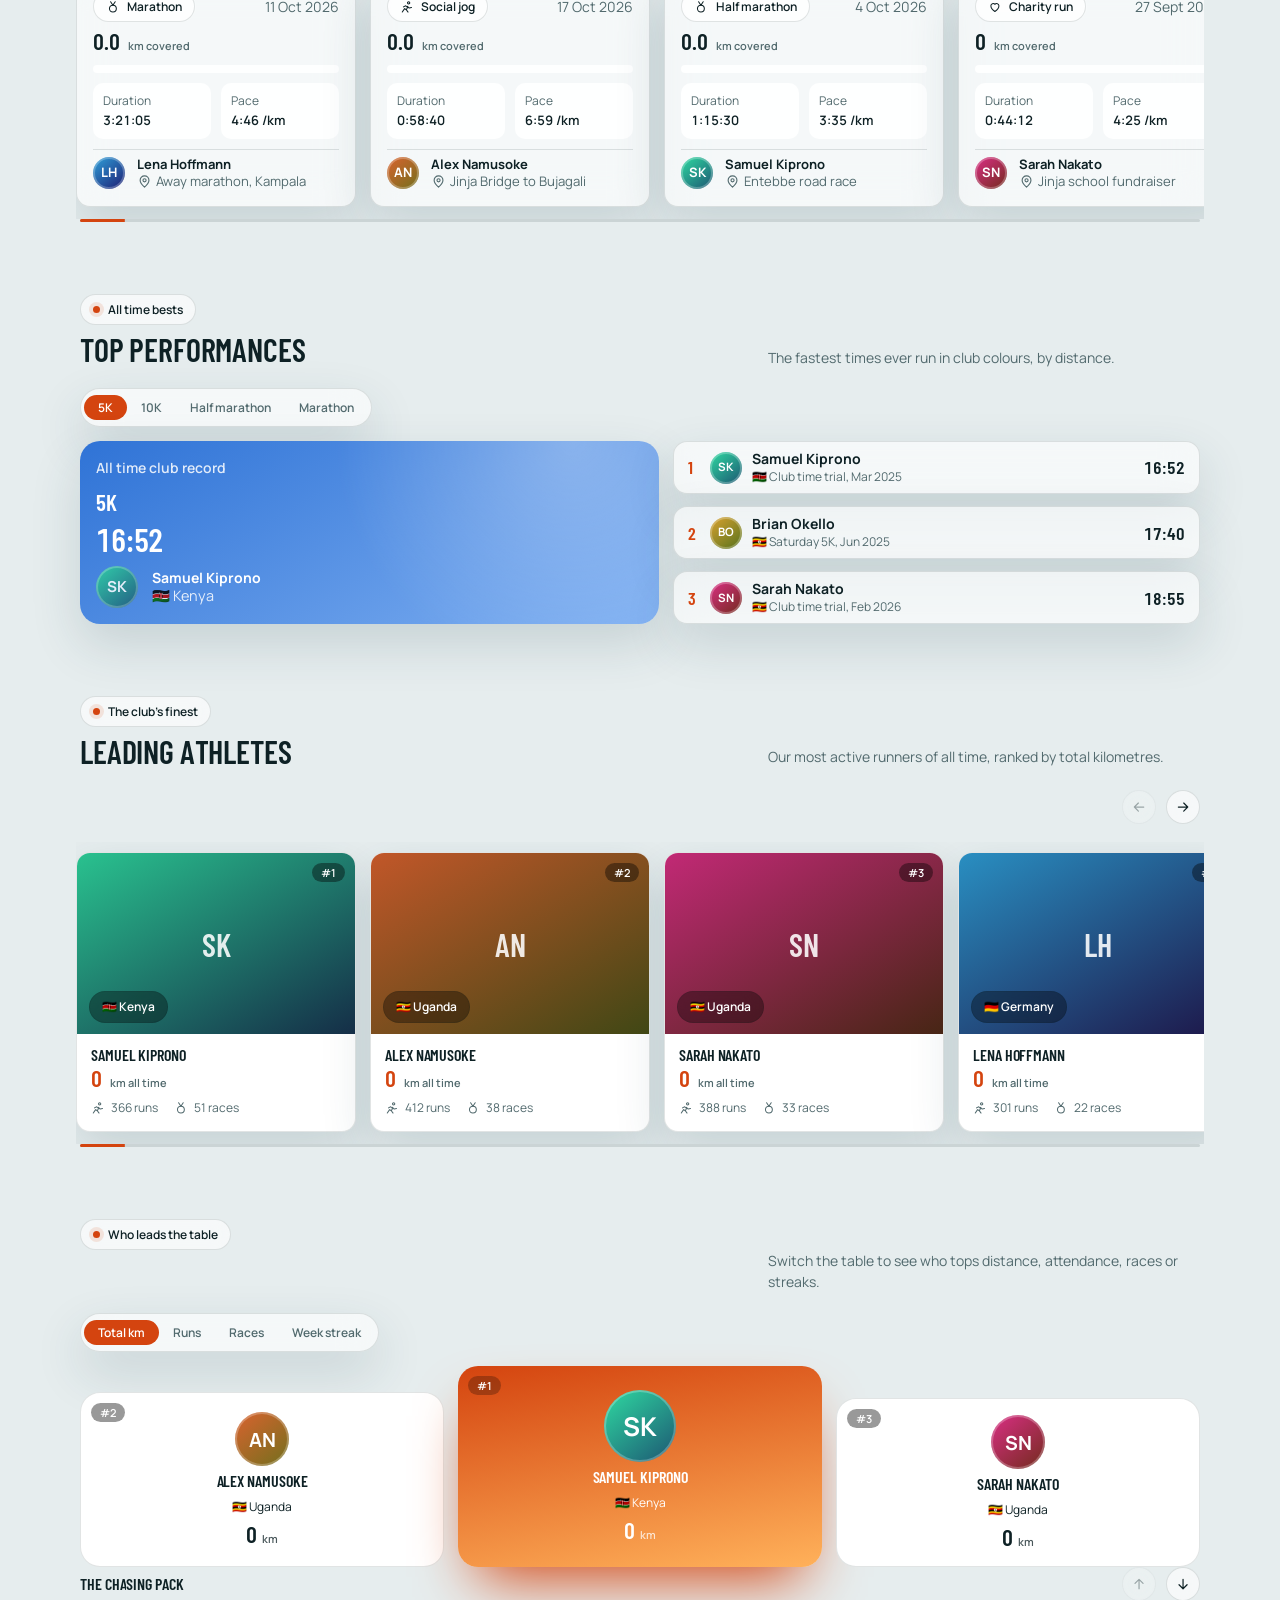
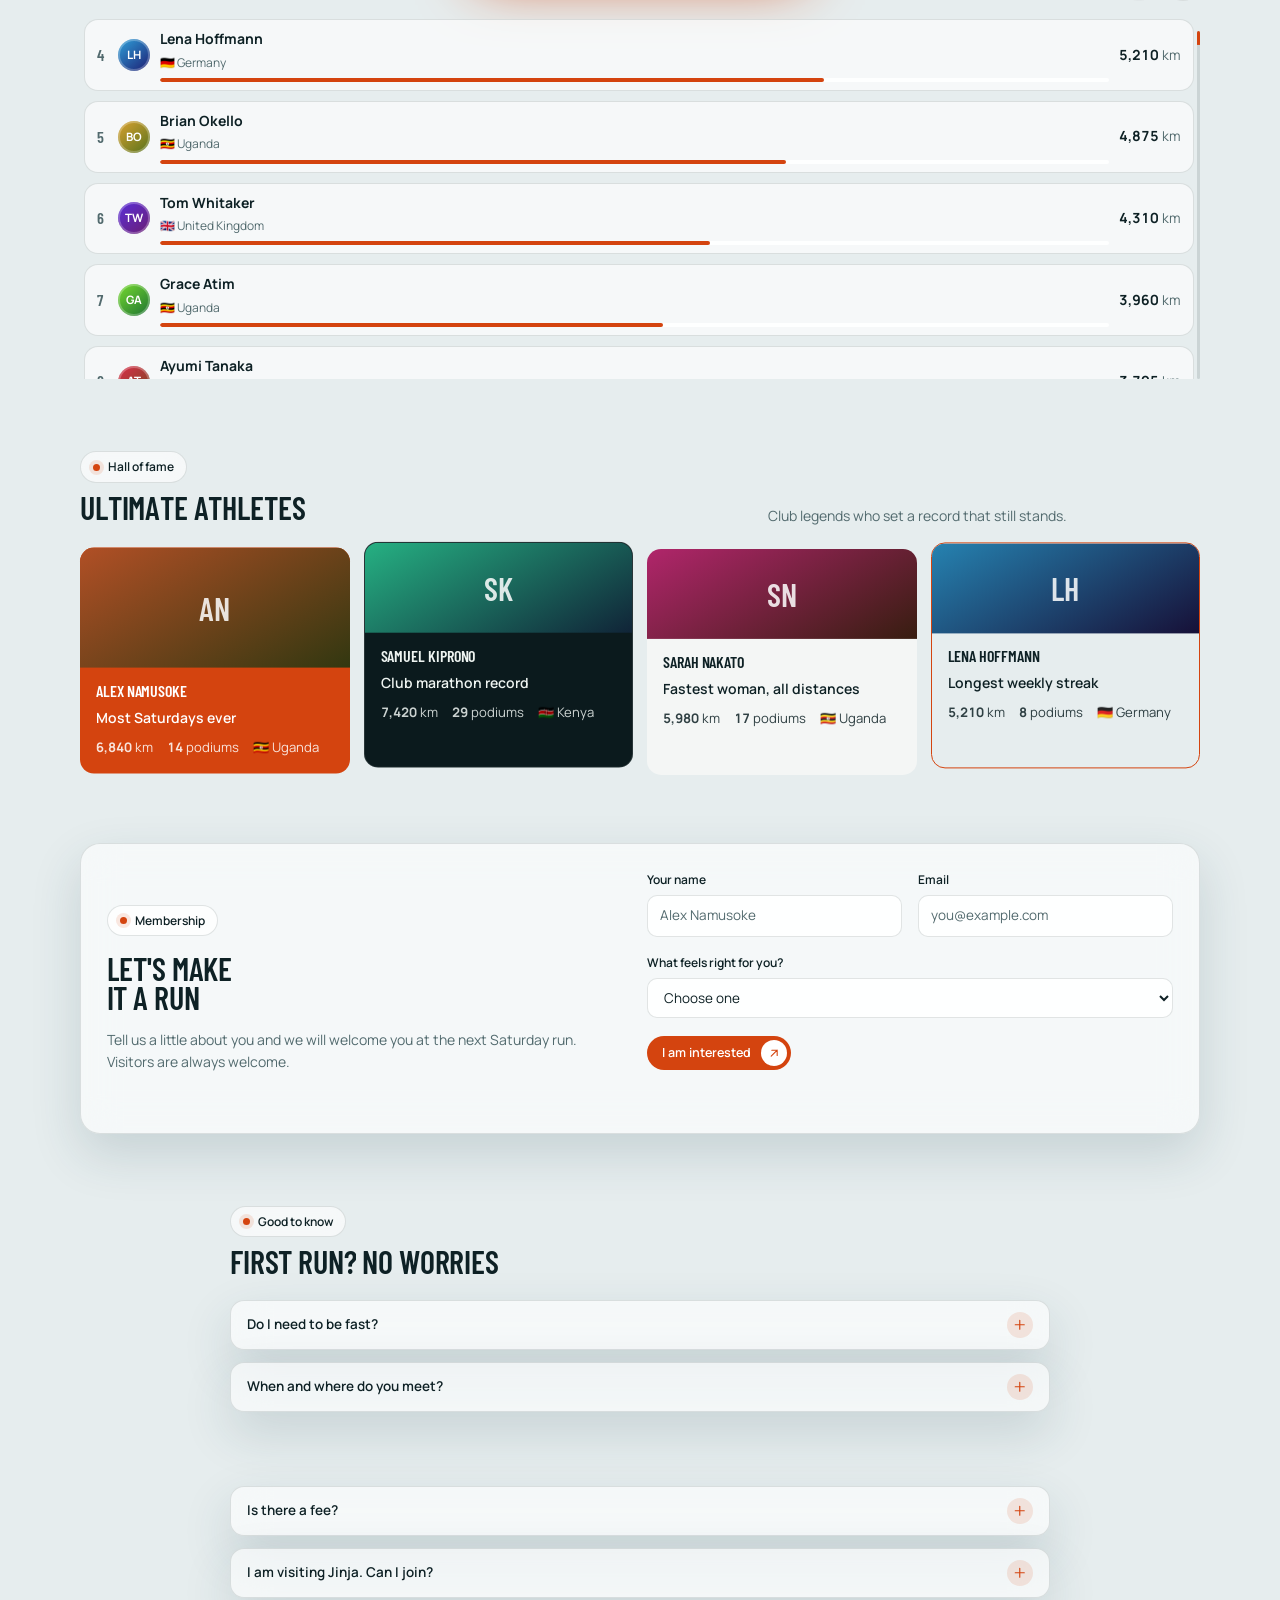
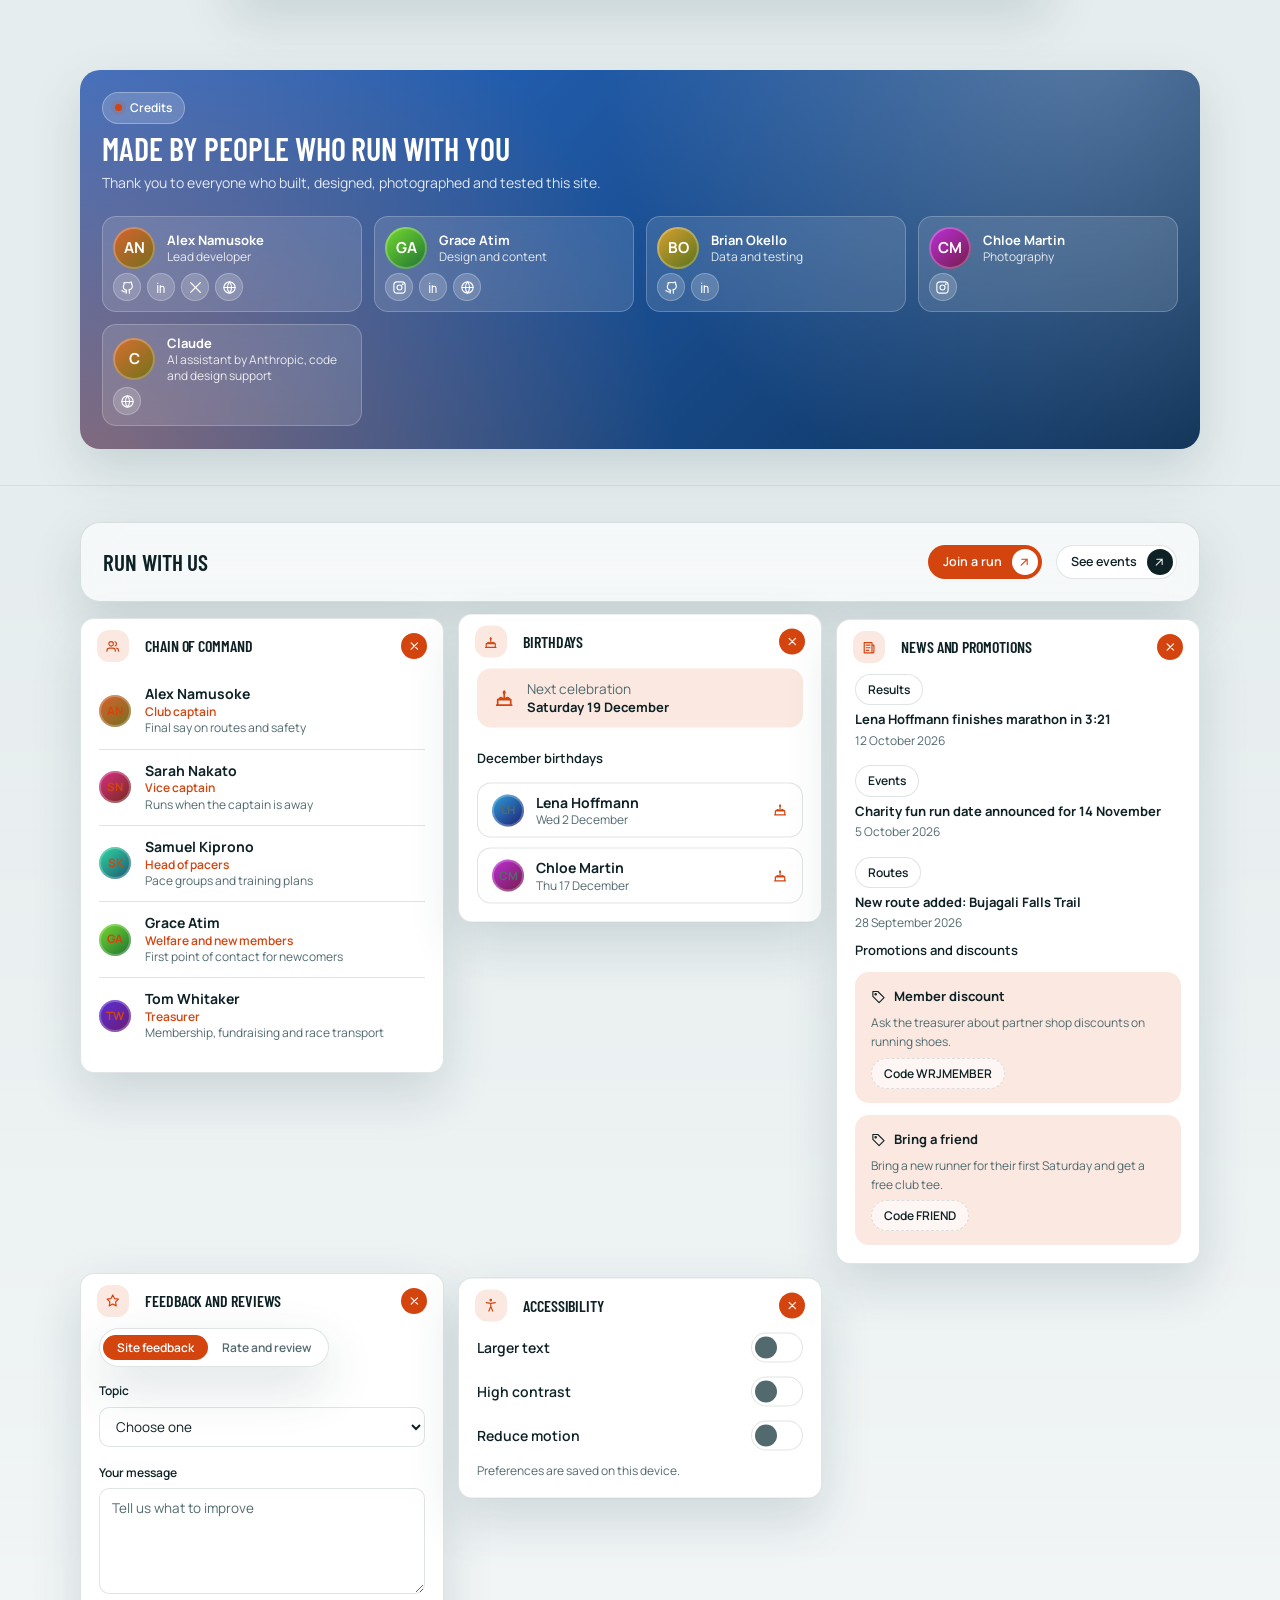
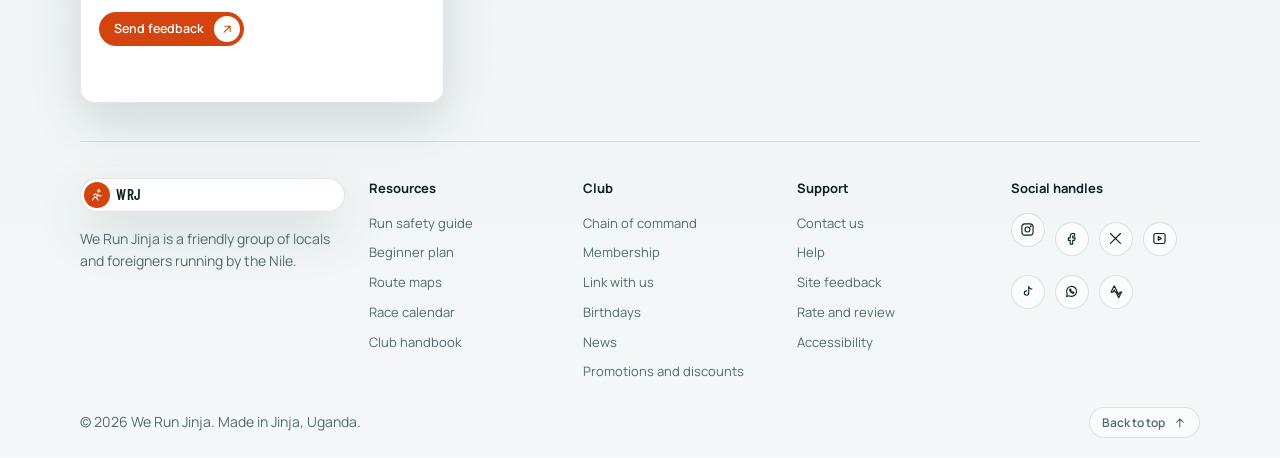
==== commit 4be66408: "WRJ02026002" ====
--- a/index.html
+++ b/index.html
@@ -1,339 +1,29 @@
 <!DOCTYPE html>
-<html lang="en">
+<html lang="en" data-theme="dark">
 <head>
-  <meta charset="UTF-8" />
-  <meta name="viewport" content="width=device-width, initial-scale=1.0" />
-  <meta name="theme-color" content="#101a1c" />
-  <meta name="description" content="Jinja Run Club — run together, discover Jinja, and find your pace by the Nile." />
-  <title>Jinja Run Club — Find Your Pace</title>
-  <link rel="preconnect" href="https://fonts.googleapis.com">
-  <link rel="preconnect" href="https://fonts.gstatic.com" crossorigin>
-  <link href="https://fonts.googleapis.com/css2?family=DM+Mono:wght@400;500&family=Manrope:wght@400;500;600;700;800&display=swap" rel="stylesheet">
-  <style>
-    :root {
-      --ink: #101a1c; --ink2: #172629; --cream: #f2efe5; --paper: #e7e1d2;
-      --lime: #d5f36a; --muted: #aab4ae; --line: rgba(242,239,229,.19);
-      --mono: "DM Mono", monospace; --sans: "Manrope", sans-serif;
-    }
-    * { box-sizing: border-box; }
-    html { scroll-behavior: smooth; }
-    body { margin: 0; color: var(--cream); background: var(--ink); font-family: var(--sans); }
-    a { color: inherit; text-decoration: none; }
-    button, input, select { font: inherit; }
-    button { cursor: pointer; }
-    .wrap { width: min(1180px, calc(100% - 48px)); margin: 0 auto; }
-    .eyebrow { font: 500 11px var(--mono); letter-spacing: .2em; text-transform: uppercase; }
-    .site-header { position: absolute; inset: 0 0 auto; z-index: 10; border-bottom: 1px solid rgba(255,255,255,.18); }
-    .nav { height: 82px; display: flex; align-items: center; justify-content: space-between; gap: 24px; }
-    .brand { display: inline-flex; align-items: center; gap: 12px; font-weight: 800; letter-spacing: -.05em; }
-    .brand-mark { width: 38px; height: 38px; border: 1px solid rgba(255,255,255,.55); border-radius: 50%; display: grid; place-items: center; color: var(--lime); font: 500 16px var(--mono); }
-    .brand span:last-child { font-size: 14px; line-height: 1.05; letter-spacing: .02em; }
-    .brand small { display: block; margin-top: 4px; font: 9px var(--mono); color: var(--muted); letter-spacing: .16em; }
-    .nav-links { display: flex; gap: clamp(18px, 3vw, 42px); align-items: center; }
-    .nav-links a { font-size: 11px; letter-spacing: .12em; text-transform: uppercase; color: rgba(255,255,255,.85); transition: color .2s; }
-    .nav-links a:hover { color: var(--lime); }
-    .nav-cta, .btn { display: inline-flex; justify-content: center; align-items: center; gap: 10px; padding: 14px 19px; border: 1px solid var(--lime); color: var(--ink); background: var(--lime); font-size: 11px; font-weight: 800; letter-spacing: .1em; text-transform: uppercase; transition: transform .2s, background .2s, color .2s; }
-    .nav-cta:hover, .btn:hover { transform: translateY(-3px); background: transparent; color: var(--lime); }
-    .menu-toggle { display: none; background: transparent; color: white; border: 1px solid var(--line); padding: 9px 12px; }
-    .hero { min-height: 760px; height: min(100vh, 900px); position: relative; display: flex; align-items: center; overflow: hidden; background: #243a42; }
-    .hero-image { position: absolute; inset: 0; background-image: linear-gradient(90deg, rgba(9,20,23,.72), rgba(9,20,23,.15) 70%), linear-gradient(0deg, rgba(10,20,21,.75), transparent 60%), url("assets/jinja-bridge-hero.png"); background-size: cover; background-position: center; transform: scale(1.02); animation: slowzoom 22s ease-in-out infinite alternate; }
-    @keyframes slowzoom { from { transform: scale(1.02); } to { transform: scale(1.1); } }
-    .hero-content { position: relative; z-index: 1; padding-top: 95px; }
-    .hero-kicker { display: flex; align-items: center; gap: 12px; color: var(--lime); }
-    .hero-kicker:before { content: ""; width: 36px; height: 1px; background: var(--lime); }
-    h1 { max-width: 900px; margin: 25px 0 22px; font-size: clamp(58px, 10vw, 132px); line-height: .88; letter-spacing: -.085em; font-weight: 600; }
-    h1 em { color: var(--lime); font-style: normal; }
-    .hero-copy { max-width: 465px; font-size: 15px; line-height: 1.8; color: rgba(255,255,255,.83); }
-    .hero-actions { display: flex; gap: 13px; flex-wrap: wrap; margin-top: 32px; }
-    .btn-outline { background: rgba(9,20,23,.18); border-color: rgba(255,255,255,.55); color: white; }
-    .btn-outline:hover { border-color: var(--lime); }
-    .hero-meta { position: absolute; bottom: 32px; left: 0; right: 0; display: flex; justify-content: space-between; gap: 18px; color: rgba(255,255,255,.8); font: 10px var(--mono); letter-spacing: .13em; text-transform: uppercase; }
-    .scroll-cue { position: absolute; bottom: 75px; left: 50%; transform: translateX(-50%); width: 34px; height: 34px; border: 1px solid rgba(255,255,255,.45); border-radius: 50%; display: grid; place-items: center; animation: bob 1.7s infinite; }
-    @keyframes bob { 0%,100% { transform: translate(-50%,0); } 50% { transform: translate(-50%,7px); } }
-    .ticker { background: var(--lime); color: var(--ink); overflow: hidden; white-space: nowrap; padding: 13px 0; font: 500 11px var(--mono); letter-spacing: .16em; text-transform: uppercase; }
-    .ticker-track { display: inline-flex; gap: 28px; min-width: max-content; animation: ticker 28s linear infinite; }
-    .ticker-track span:after { content: "✳"; padding-left: 28px; }
-    @keyframes ticker { to { transform: translateX(-50%); } }
-    section { padding: 112px 0; }
-    .section-head { display: flex; justify-content: space-between; align-items: end; gap: 35px; margin-bottom: 46px; }
-    .section-head h2 { margin: 13px 0 0; font-size: clamp(38px, 6vw, 70px); line-height: .98; letter-spacing: -.07em; font-weight: 600; }
-    .section-head p { max-width: 350px; color: #b9c2bc; font-size: 13px; line-height: 1.8; margin: 0; }
-    .label { color: var(--lime); }
-    .stats { display: grid; grid-template-columns: repeat(3,1fr); border-top: 1px solid var(--line); border-bottom: 1px solid var(--line); }
-    .stat { padding: 30px 28px 30px 0; border-right: 1px solid var(--line); }
-    .stat:not(:first-child) { padding-left: 28px; }
-    .stat:last-child { border-right: 0; }
-    .stat strong { display: block; font-size: clamp(35px, 5vw, 58px); letter-spacing: -.07em; font-weight: 600; }
-    .stat span { color: var(--muted); font: 10px var(--mono); letter-spacing: .14em; text-transform: uppercase; }
-    .routes { background: var(--cream); color: var(--ink); }
-    .routes .section-head p { color: #5e6863; }
-    .route-grid { display: grid; grid-template-columns: repeat(3,1fr); gap: 14px; }
-    .route-card { min-height: 355px; padding: 24px; display: flex; flex-direction: column; justify-content: space-between; position: relative; overflow: hidden; background: #d8d6c9; isolation: isolate; transition: transform .25s; }
-    .route-card:hover { transform: translateY(-7px); }
-    .route-card:before { content: ""; position: absolute; inset: 0; z-index: -2; background: linear-gradient(180deg, rgba(11,25,27,.02), rgba(11,25,27,.85)); }
-    .route-card:after { content: ""; position: absolute; inset: 0; z-index: -3; background-size: cover; background-position: center; transition: transform .6s; }
-    .route-card:hover:after { transform: scale(1.06); }
-    .route-one:after { background-image: url("assets/jinja-bridge-hero.png"); }
-    .route-two:after { background-image: linear-gradient(135deg,#9ba99b,#344b4c 55%,#172b2c); }
-    .route-three:after { background-image: linear-gradient(135deg,#c5b99d,#657a70 55%,#202f30); }
-    .route-top { display: flex; justify-content: space-between; gap: 15px; color: white; font: 10px var(--mono); letter-spacing: .1em; text-transform: uppercase; }
-    .route-top b { border: 1px solid rgba(255,255,255,.6); border-radius: 30px; padding: 7px 10px; font-weight: 400; }
-    .route-bottom { color: white; }
-    .route-bottom h3 { margin: 0 0 10px; font-size: 30px; letter-spacing: -.06em; }
-    .route-bottom p { max-width: 270px; font-size: 12px; line-height: 1.7; color: rgba(255,255,255,.8); }
-    .route-foot { display: flex; justify-content: space-between; align-items: center; border-top: 1px solid rgba(255,255,255,.35); padding-top: 15px; font: 10px var(--mono); text-transform: uppercase; letter-spacing: .1em; }
-    .route-foot span:last-child { color: var(--lime); font-size: 18px; }
-    .community { background: var(--paper); color: var(--ink); }
-    .community .section-head p { color: #59645e; }
-    .community-layout { display: grid; grid-template-columns: 1fr 1fr; gap: 70px; align-items: center; }
-    .manifesto { font-size: clamp(28px, 4vw, 47px); line-height: 1.16; letter-spacing: -.06em; font-weight: 600; }
-    .manifesto em { color: #607d35; font-style: normal; }
-    .community-note { max-width: 450px; font-size: 13px; line-height: 1.9; color: #58615b; }
-    .values { display: grid; grid-template-columns: 1fr 1fr; gap: 1px; background: rgba(16,26,28,.18); border: 1px solid rgba(16,26,28,.18); margin-top: 28px; }
-    .value { background: var(--paper); padding: 20px; }
-    .value b { display: block; font-size: 13px; margin-bottom: 8px; }
-    .value span { color: #5c655f; font-size: 11px; line-height: 1.7; }
-    .join { background: var(--ink2); }
-    .join-panel { display: grid; grid-template-columns: 1fr .8fr; gap: 70px; align-items: center; padding: clamp(28px, 6vw, 70px); border: 1px solid var(--line); background: radial-gradient(circle at 90% 10%, rgba(213,243,106,.12), transparent 34%), #142225; }
-    .join h2 { margin: 12px 0 20px; font-size: clamp(40px, 6vw, 76px); line-height: .94; letter-spacing: -.08em; font-weight: 600; }
-    .join-copy { color: #b9c2bc; font-size: 13px; line-height: 1.8; max-width: 420px; }
-    .join-form { display: grid; gap: 12px; }
-    .join-form label { display: block; color: var(--muted); font: 10px var(--mono); letter-spacing: .13em; text-transform: uppercase; margin-bottom: 7px; }
-    .join-form input, .join-form select { width: 100%; padding: 14px 13px; border: 1px solid rgba(255,255,255,.23); background: rgba(255,255,255,.04); color: white; outline: none; border-radius: 0; }
-    .join-form input:focus, .join-form select:focus { border-color: var(--lime); }
-    .join-form select option { color: var(--ink); }
-    .join-form .btn { width: 100%; margin-top: 6px; }
-    .form-message { display: none; padding: 13px; border: 1px solid var(--lime); color: var(--lime); font-size: 12px; line-height: 1.6; }
-    .faq { background: var(--cream); color: var(--ink); }
-    .faq .section-head p { color: #59645e; }
-    .faq-list { border-top: 1px solid rgba(16,26,28,.2); }
-    .faq-item { border-bottom: 1px solid rgba(16,26,28,.2); }
-    .faq-question { display: flex; width: 100%; justify-content: space-between; align-items: center; gap: 20px; padding: 22px 0; background: transparent; border: 0; text-align: left; color: var(--ink); font-size: 16px; font-weight: 700; }
-    .faq-question span:last-child { font: 20px var(--mono); transition: transform .2s; }
-    .faq-answer { display: none; max-width: 680px; padding: 0 0 23px; color: #59645e; font-size: 13px; line-height: 1.8; }
-    .faq-item.open .faq-answer { display: block; }
-    .faq-item.open .faq-question span:last-child { transform: rotate(45deg); }
-    footer { padding: 36px 0; background: #0b1315; }
-    .footer-row { display: flex; align-items: center; justify-content: space-between; gap: 24px; }
-    .footer-copy { color: #85918b; font-size: 10px; line-height: 1.8; }
-    .socials { display: flex; gap: 8px; }
-    .socials a { width: 35px; height: 35px; display: grid; place-items: center; border: 1px solid var(--line); font: 11px var(--mono); transition: all .2s; }
-    .socials a:hover { color: var(--ink); background: var(--lime); border-color: var(--lime); }
-    .reveal { opacity: 0; transform: translateY(22px); transition: opacity .7s ease, transform .7s ease; }
-    .reveal.visible { opacity: 1; transform: translateY(0); }
-    .back-top { position: fixed; right: 20px; bottom: 20px; z-index: 9; width: 43px; height: 43px; border: 1px solid var(--lime); background: var(--lime); color: var(--ink); display: none; place-items: center; }
-    .back-top.show { display: grid; }
-    @media (max-width: 800px) {
-      .wrap { width: min(100% - 32px, 1180px); }
-      .nav { height: 72px; }
-      .menu-toggle { display: block; }
-      .nav-links { display: none; position: absolute; top: 71px; left: 0; right: 0; padding: 22px 24px 26px; background: #101a1c; border-bottom: 1px solid var(--line); flex-direction: column; align-items: flex-start; }
-      .nav-links.open { display: flex; }
-      .nav-cta { display: none; }
-      .hero { min-height: 700px; height: 92vh; }
-      .hero-image { background-position: 58% center; }
-      h1 { font-size: clamp(58px, 17vw, 100px); }
-      .hero-meta { font-size: 8px; }
-      .section-head { align-items: flex-start; flex-direction: column; }
-      section { padding: 78px 0; }
-      .route-grid { grid-template-columns: 1fr; }
-      .route-card { min-height: 300px; }
-      .community-layout, .join-panel { grid-template-columns: 1fr; gap: 32px; }
-      .stats { grid-template-columns: 1fr; }
-      .stat, .stat:not(:first-child) { padding: 20px 0; border-right: 0; border-bottom: 1px solid var(--line); }
-      .stat:last-child { border-bottom: 0; }
-      .join-panel { padding: 27px 21px; }
-      .footer-row { align-items: flex-start; flex-direction: column; }
-      .scroll-cue { left: auto; right: 25px; transform: none; }
-      @keyframes bob { 0%,100% { transform: translateY(0); } 50% { transform: translateY(7px); } }
-    }
-    @media (prefers-reduced-motion: reduce) {
-      *, *::before, *::after { scroll-behavior: auto !important; animation: none !important; transition: none !important; }
-      .reveal { opacity: 1; transform: none; }
-    }
-  </style>
+<meta charset="utf-8">
+<meta name="viewport" content="width=device-width,initial-scale=1,viewport-fit=cover">
+<title>We Run Jinja | Home</title>
+<meta name="description" content="We Run Jinja is a friendly running club of locals and foreigners in Jinja, Uganda. Join a Saturday run, see routes, records and top athletes.">
+<meta name="theme-color" content="#071619">
+<script>
+/* apply saved theme and accessibility choices before first paint */
+(function(){try{var r=document.documentElement,t=localStorage.getItem('wrj-theme');if(!t)t=matchMedia('(prefers-color-scheme: light)').matches?'light':'dark';r.dataset.theme=t;
+var a=JSON.parse(localStorage.getItem('wrj-a11y')||'{}');if(a.text)r.dataset.text='lg';if(a.contrast)r.dataset.contrast='high';if(a.motion)r.dataset.motion='reduce';}catch(e){}})();
+</script>
+<link rel="preconnect" href="https://fonts.googleapis.com">
+<link rel="preconnect" href="https://fonts.gstatic.com" crossorigin>
+<link href="https://fonts.googleapis.com/css2?family=Barlow+Condensed:wght@600;700&family=Manrope:wght@400;500;600;700;800&display=swap" rel="stylesheet">
+<link rel="stylesheet" href="css/base.css">
+<link rel="stylesheet" href="css/components.css">
+<link rel="stylesheet" href="css/pages.css">
 </head>
-<body>
-  <header class="site-header">
-    <nav class="nav wrap" aria-label="Main navigation">
-      <a class="brand" href="#home" aria-label="Jinja Run Club home">
-        <span class="brand-mark">JR</span><span>JINJA RUN CLUB<small>PACE • PEOPLE • PLACE</small></span>
-      </a>
-      <div class="nav-links" id="navLinks">
-        <a href="#routes">Routes</a><a href="#community">Our story</a><a href="#faq">FAQ</a>
-      </div>
-      <a class="nav-cta" href="#join">Run with us <span>↗</span></a>
-      <button class="menu-toggle" id="menuToggle" aria-label="Open menu" aria-expanded="false">☰</button>
-    </nav>
-  </header>
-
-  <main>
-    <section class="hero" id="home">
-      <div class="hero-image" aria-hidden="true"></div>
-      <div class="wrap hero-content">
-        <div class="eyebrow hero-kicker">East Uganda · Since we're just getting started</div>
-        <h1>FIND<br>YOUR <em>PACE.</em></h1>
-        <p class="hero-copy">A running community built around the energy of Jinja. Good people, open roads, and the Nile as our backdrop. Every pace belongs here.</p>
-        <div class="hero-actions">
-          <a class="btn" href="#join">Join the next run <span>↗</span></a>
-          <a class="btn btn-outline" href="#routes">Explore routes <span>↓</span></a>
-        </div>
-      </div>
-      <a class="scroll-cue" href="#routes" aria-label="Scroll to routes">↓</a>
-      <div class="hero-meta wrap"><span>00° 26′ N · 33° 12′ E</span><span>Run together. Go further.</span><span>Jinja, Uganda</span></div>
-    </section>
-
-    <div class="ticker" aria-label="Club motto">
-      <div class="ticker-track"><span>One city</span><span>Many paces</span><span>Fresh air</span><span>Good people</span><span>By the Nile</span><span>One city</span><span>Many paces</span><span>Fresh air</span><span>Good people</span><span>By the Nile</span></div>
-    </div>
-
-    <section id="about">
-      <div class="wrap">
-        <div class="section-head reveal">
-          <div><div class="eyebrow label">More than kilometres</div><h2>MOVE YOUR BODY.<br>MEET YOUR PEOPLE.</h2></div>
-          <p>We're creating a welcoming space for runners, walkers, beginners and seasoned athletes to move, connect and experience Jinja differently.</p>
-        </div>
-        <div class="stats reveal">
-          <div class="stat"><strong>01</strong><span>Community first</span></div>
-          <div class="stat"><strong>ALL</strong><span>Paces welcome</span></div>
-          <div class="stat"><strong>256</strong><span>Our home · Uganda</span></div>
-        </div>
-      </div>
-    </section>
-
-    <section class="routes" id="routes">
-      <div class="wrap">
-        <div class="section-head reveal">
-          <div><div class="eyebrow" style="color:#627c35">Pick your rhythm</div><h2>THREE WAYS<br>TO GET OUT THERE.</h2></div>
-          <p>From a relaxed first jog to a longer weekend challenge, the goal is simple: show up, enjoy the route, and leave feeling better.</p>
-        </div>
-        <div class="route-grid">
-          <article class="route-card route-one reveal">
-            <div class="route-top"><span>01 / Easy start</span><b>Beginner friendly</b></div>
-            <div class="route-bottom"><h3>The Social Loop</h3><p>A relaxed route for conversation, fresh air and finding your running rhythm.</p><div class="route-foot"><span>Approx. 3–5 km · Easy</span><span>↗</span></div></div>
-          </article>
-          <article class="route-card route-two reveal">
-            <div class="route-top"><span>02 / Build your base</span><b>Steady pace</b></div>
-            <div class="route-bottom"><h3>The Nile Run</h3><p>A steady outing inspired by Jinja's river views and open-road energy.</p><div class="route-foot"><span>Approx. 5–8 km · Moderate</span><span>↗</span></div></div>
-          </article>
-          <article class="route-card route-three reveal">
-            <div class="route-top"><span>03 / Weekend miles</span><b>Challenge</b></div>
-            <div class="route-bottom"><h3>Long Run Club</h3><p>More distance, more time outdoors, and a team to keep you moving.</p><div class="route-foot"><span>Approx. 8–12 km · Build up</span><span>↗</span></div></div>
-          </article>
-        </div>
-        <p class="eyebrow" style="margin-top:22px;color:#67716b;font-size:9px;letter-spacing:.08em">Route distances and locations are starter suggestions. Confirm safe, approved routes before publishing or running.</p>
-      </div>
-    </section>
-
-    <section class="community" id="community">
-      <div class="wrap community-layout">
-        <div class="reveal">
-          <div class="eyebrow" style="color:#607d35">The Jinja Run Club feeling</div>
-          <p class="manifesto">You don't need to be fast. You don't need to know anyone. <em>You just need to start.</em></p>
-          <a class="btn" href="#join">Find your people <span>↗</span></a>
-        </div>
-        <div class="reveal">
-          <p class="community-note">Jinja has a special rhythm: the river, the streets, the early light and the people who make this place home. We want to build a club that reflects that spirit—friendly, consistent, curious and open to everyone.</p>
-          <div class="values">
-            <div class="value"><b>Come as you are</b><span>Walk, jog or run. Start where you are.</span></div>
-            <div class="value"><b>Run responsibly</b><span>Look out for one another and respect the road.</span></div>
-            <div class="value"><b>Build consistency</b><span>Small steps, repeated, make a difference.</span></div>
-            <div class="value"><b>Celebrate Jinja</b><span>Explore our city with care and curiosity.</span></div>
-          </div>
-        </div>
-      </div>
-    </section>
-
-    <section class="join" id="join">
-      <div class="wrap join-panel reveal">
-        <div>
-          <div class="eyebrow label">Your next chapter starts here</div>
-          <h2>LET'S MAKE<br>IT A <em style="color:var(--lime);font-style:normal">RUN.</em></h2>
-          <p class="join-copy">Interested in joining a run, helping organise the club, or partnering with us? Leave your details and we'll help you take the first step.</p>
-          <p class="eyebrow" style="color:#7f8e87;margin-top:28px">No ego. No pressure. Just movement.</p>
-        </div>
-        <form class="join-form" id="joinForm">
-          <div><label for="name">Your name</label><input id="name" name="name" placeholder="e.g. Alex Namusoke" required /></div>
-          <div><label for="email">Email address</label><input id="email" name="email" type="email" placeholder="you@example.com" required /></div>
-          <div><label for="pace">What feels right for you?</label><select id="pace" name="pace" required><option value="">Choose your pace</option><option>I'm just starting</option><option>Walk / easy jog</option><option>Steady runner</option><option>Long-distance runner</option><option>I'd like to volunteer or partner</option></select></div>
-          <button class="btn" type="submit">I'm interested <span>↗</span></button>
-          <div class="form-message" id="formMessage" role="status"></div>
-          <small style="color:#829089;font-size:10px;line-height:1.6">Demo form: it currently confirms on this page only. Connect it to your email, Google Forms, Formspree or a backend to collect real sign-ups.</small>
-        </form>
-      </div>
-    </section>
-
-    <section class="faq" id="faq">
-      <div class="wrap">
-        <div class="section-head reveal">
-          <div><div class="eyebrow" style="color:#607d35">Good to know</div><h2>FIRST RUN?<br>NO WORRIES.</h2></div>
-          <p>A few quick answers to help you feel ready before you lace up.</p>
-        </div>
-        <div class="faq-list reveal">
-          <div class="faq-item"><button class="faq-question" aria-expanded="false"><span>Do I need to be a fast runner?</span><span>+</span></button><div class="faq-answer">Not at all. The club is designed to welcome different experience levels. Choose a comfortable pace and build up gradually.</div></div>
-          <div class="faq-item"><button class="faq-question" aria-expanded="false"><span>When and where do you meet?</span><span>+</span></button><div class="faq-answer">Meeting days, start times and exact meeting points are still to be confirmed. Add your real schedule here before launching the website publicly.</div></div>
-          <div class="faq-item"><button class="faq-question" aria-expanded="false"><span>What should I bring?</span><span>+</span></button><div class="faq-answer">Comfortable running shoes, weather-appropriate clothing and water. Follow the organiser's guidance for each route.</div></div>
-          <div class="faq-item"><button class="faq-question" aria-expanded="false"><span>Can I help organise or sponsor a run?</span><span>+</span></button><div class="faq-answer">Absolutely. Use the interest form above and choose the volunteer or partner option so the organisers know you'd like to help.</div></div>
-        </div>
-      </div>
-    </section>
-  </main>
-
-  <footer>
-    <div class="wrap footer-row">
-      <a class="brand" href="#home"><span class="brand-mark">JR</span><span>JINJA RUN CLUB<small>PACE • PEOPLE • PLACE</small></span></a>
-      <div class="footer-copy">MADE FOR THE STREETS, TRAILS & PEOPLE OF JINJA.<br>© <span id="year"></span> Jinja Run Club. Move well. Move together.</div>
-      <div class="socials"><a href="#join" aria-label="Instagram link placeholder">IG</a><a href="#join" aria-label="TikTok link placeholder">TK</a><a href="#join" aria-label="Email link placeholder">@</a></div>
-    </div>
-  </footer>
-  <button class="back-top" id="backTop" aria-label="Back to top">↑</button>
-
-  <script>
-    const menuToggle = document.getElementById('menuToggle');
-    const navLinks = document.getElementById('navLinks');
-    menuToggle.addEventListener('click', () => {
-      const open = navLinks.classList.toggle('open');
-      menuToggle.setAttribute('aria-expanded', String(open));
-      menuToggle.textContent = open ? '✕' : '☰';
-    });
-    navLinks.querySelectorAll('a').forEach(link => link.addEventListener('click', () => {
-      navLinks.classList.remove('open');
-      menuToggle.setAttribute('aria-expanded', 'false');
-      menuToggle.textContent = '☰';
-    }));
-
-    document.querySelectorAll('.faq-question').forEach(button => {
-      button.addEventListener('click', () => {
-        const item = button.closest('.faq-item');
-        const isOpen = item.classList.toggle('open');
-        button.setAttribute('aria-expanded', String(isOpen));
-      });
-    });
-
-    const observer = new IntersectionObserver(entries => {
-      entries.forEach(entry => {
-        if (entry.isIntersecting) {
-          entry.target.classList.add('visible');
-          observer.unobserve(entry.target);
-        }
-      });
-    }, { threshold: 0.12 });
-    document.querySelectorAll('.reveal').forEach(el => observer.observe(el));
-
-    const backTop = document.getElementById('backTop');
-    window.addEventListener('scroll', () => backTop.classList.toggle('show', window.scrollY > 600));
-    backTop.addEventListener('click', () => window.scrollTo({ top: 0, behavior: 'smooth' }));
-    document.getElementById('year').textContent = new Date().getFullYear();
-
-    document.getElementById('joinForm').addEventListener('submit', event => {
-      event.preventDefault();
-      const name = document.getElementById('name').value.trim();
-      const pace = document.getElementById('pace').value;
-      const message = document.getElementById('formMessage');
-      message.style.display = 'block';
-      message.textContent = `Thanks, ${name}! Your interest is recorded in this demo. Connect the form to a real sign-up service to receive submissions. Selected option: ${pace}.`;
-      event.target.querySelector('button[type="submit"]').textContent = 'Interest noted ✓';
-    });
-  </script>
+<body data-page="home">
+<a class="skip" href="#main">Skip to content</a>
+<div id="header-root"></div>
+<main id="main"></main>
+<div id="footer-root"></div>
+<noscript><p style="padding:24px;text-align:center">We Run Jinja needs JavaScript to show its content. Please enable it and reload.</p></noscript>
+<script src="js/boot.js"></script>
 </body>
-</html>+</html>
--- a/css/base.css
+++ b/css/base.css
@@ -0,0 +1,131 @@
+/* ==========================================================
+   We Run Jinja | base.css
+   Tokens, light and dark themes, reset, layout, motion states.
+   Edit colours in the two theme blocks only.
+   ========================================================== */
+:root{
+  --font-display:"Barlow Condensed","Arial Narrow","DejaVu Sans Condensed","Liberation Sans Narrow",Impact,sans-serif;
+  --font-body:"Manrope",system-ui,-apple-system,"Segoe UI",sans-serif;
+  /* fallback values. The live values come from js/data/settings.js */
+  --s:.8; --gallery-h:520px;
+  --fs-xl:72px; --fs-lg:44px; --fs-md:32px; --fs-sm:16px; --fs-body:14px; --fs-small:12px;
+  --pad:40px; --maxw:1120px; --section-y:48px; --gap:16px; --card-pad:20px;
+  --r-sm:10px; --r-md:14px; --r-lg:20px; --r-pill:999px;
+  --ease:cubic-bezier(.22,.8,.24,1);
+}
+@media (max-width:1024px){:root{--gallery-h:460px}}
+@media (max-width:640px){:root{--gallery-h:420px}}
+html[data-theme="dark"]{
+  color-scheme:dark;
+  --bg:#071619; --bg-2:#0c2227; --card:#0f2a30;
+  --surface:rgba(255,255,255,.065); --surface-2:rgba(255,255,255,.11);
+  --line:rgba(255,255,255,.14);
+  --text:#eef4f1; --muted:#9bb3b0;
+  --accent:#ff7a3c; --on-accent:#1b0b03; --accent-soft:rgba(255,122,60,.16);
+  --water-a:#2a6fd0; --water-b:#0b2f55;
+  --shadow:0 24px 60px rgba(0,0,0,.38);
+  --glow-1:rgba(36,118,128,.38); --glow-2:rgba(255,122,60,.13);
+  --hero-shade:linear-gradient(180deg,rgba(5,16,19,.55) 0%,rgba(5,16,19,.15) 38%,rgba(5,16,19,.92) 100%);
+}
+html[data-theme="light"]{
+  color-scheme:light;
+  --bg:#e6edee; --bg-2:#f3f6f6; --card:#ffffff;
+  --surface:rgba(255,255,255,.62); --surface-2:rgba(255,255,255,.9);
+  --line:rgba(14,33,37,.12);
+  --text:#0e2125; --muted:#526a6e;
+  --accent:#d4440f; --on-accent:#ffffff; --accent-soft:rgba(212,68,15,.12);
+  --water-a:#2f73d6; --water-b:#7fb0f2;
+  --shadow:0 20px 50px rgba(32,66,78,.16);
+  --glow-1:rgba(120,170,190,.5); --glow-2:rgba(255,170,120,.3);
+  --hero-shade:linear-gradient(180deg,rgba(5,16,19,.5) 0%,rgba(5,16,19,.12) 40%,rgba(5,16,19,.85) 100%);
+}
+html[data-contrast="high"]{--line:currentColor;--muted:var(--text)}
+html[data-text="lg"]{font-size:112.5%}
+html.theme-anim *,html.theme-anim *::before,html.theme-anim *::after{transition:background-color .45s,color .45s,border-color .45s,fill .45s!important}
+
+*,*::before,*::after{box-sizing:border-box}
+html{scroll-behavior:smooth;-webkit-text-size-adjust:100%;scroll-padding-top:96px}
+body{margin:0;background:var(--bg);color:var(--text);font-family:var(--font-body);font-size:var(--fs-body);line-height:1.6;overflow-x:hidden;-webkit-font-smoothing:antialiased}
+body::before{content:"";position:fixed;inset:0;z-index:-1;pointer-events:none;
+  background:radial-gradient(900px 520px at 8% -6%,var(--glow-1),transparent 70%),radial-gradient(700px 520px at 100% 28%,var(--glow-2),transparent 70%),linear-gradient(180deg,var(--bg),var(--bg-2))}
+img,svg{max-width:100%;display:block}
+a{color:inherit;text-decoration:none}
+button,input,select,textarea{font:inherit;color:inherit}
+button{cursor:pointer;background:none;border:0;padding:0}
+h1,h2,h3,h4,p,ul,ol,figure{margin:0}
+ul,ol{padding:0;list-style:none}
+:focus-visible{outline:2px solid var(--accent);outline-offset:3px;border-radius:6px}
+.sr{position:absolute!important;width:1px;height:1px;overflow:hidden;clip:rect(0 0 0 0);white-space:nowrap}
+.skip{position:fixed;left:12px;top:-60px;z-index:999;background:var(--accent);color:var(--on-accent);padding:10px 16px;border-radius:var(--r-pill);transition:top .2s}
+.skip:focus{top:12px}
+
+/* layout */
+.container{width:min(var(--maxw),100% - var(--pad)*2);margin-inline:auto}
+.section{padding-block:var(--section-y)}
+.section-tight{padding-block:calc(var(--section-y)*.6)}
+.stack>*+*{margin-top:var(--gap)}
+.grid{display:grid;gap:var(--gap)}
+.cols-2{grid-template-columns:repeat(auto-fit,minmax(min(100%,320px),1fr))}
+.cols-3{grid-template-columns:repeat(auto-fit,minmax(min(100%,260px),1fr))}
+.cols-4{grid-template-columns:repeat(auto-fit,minmax(min(100%,210px),1fr))}
+.row{display:flex;flex-wrap:wrap;gap:var(--gap);align-items:center}
+
+/* type */
+.display{font-family:var(--font-display);font-weight:600;text-transform:uppercase;line-height:.9;letter-spacing:-.005em}
+.h-xl{font-size:var(--fs-xl)}
+.h-lg{font-size:var(--fs-lg)}
+.h-md{font-size:var(--fs-md)}
+.h-sm{font-size:var(--fs-sm)}
+.lead{font-size:var(--fs-body);color:var(--muted);max-width:56ch}
+.muted{color:var(--muted)}
+.num{font-variant-numeric:tabular-nums}
+
+/* surfaces */
+.glass{background:var(--surface);-webkit-backdrop-filter:blur(18px) saturate(1.3);backdrop-filter:blur(18px) saturate(1.3);border:1px solid var(--line);border-radius:var(--r-md);box-shadow:var(--shadow)}
+.solid{background:var(--card);border:1px solid var(--line);border-radius:var(--r-md);box-shadow:var(--shadow)}
+.chip{display:inline-flex;align-items:center;gap:8px;padding:7px 14px;border-radius:var(--r-pill);background:var(--surface);border:1px solid var(--line);font-size:.8rem;font-weight:600;-webkit-backdrop-filter:blur(10px);backdrop-filter:blur(10px)}
+.chip .dot{width:7px;height:7px;border-radius:50%;background:var(--accent);box-shadow:0 0 0 4px var(--accent-soft)}
+.i{width:1.15em;height:1.15em;flex:none}
+
+/* buttons */
+.btn{--bg-btn:var(--accent);--fg-btn:var(--on-accent);display:inline-flex;align-items:center;gap:12px;padding:8px 8px 8px 24px;border-radius:var(--r-pill);background:var(--bg-btn);color:var(--fg-btn);font-weight:600;font-size:.95rem;border:1px solid transparent;transition:transform .35s var(--ease),box-shadow .35s var(--ease),background .3s}
+.btn-ic{display:grid;place-items:center;width:38px;height:38px;border-radius:50%;background:var(--fg-btn);color:var(--bg-btn);transition:transform .4s var(--ease)}
+.btn:hover{transform:translateY(-3px);box-shadow:0 14px 30px -10px var(--accent)}
+.btn:hover .btn-ic{transform:rotate(45deg)}
+.btn:active{transform:translateY(0) scale(.98)}
+.btn-ghost{--bg-btn:var(--surface-2);--fg-btn:var(--text);border-color:var(--line);-webkit-backdrop-filter:blur(14px);backdrop-filter:blur(14px)}
+.btn-ghost .btn-ic{background:var(--text);color:var(--bg)}
+.btn-ghost:hover{box-shadow:var(--shadow)}
+.btn-sm{padding:5px 5px 5px 18px;font-size:.85rem}.btn-sm .btn-ic{width:30px;height:30px}
+.icon-btn{display:grid;place-items:center;width:44px;height:44px;border-radius:50%;background:var(--surface);border:1px solid var(--line);-webkit-backdrop-filter:blur(14px);backdrop-filter:blur(14px);transition:transform .3s var(--ease),background .3s,color .3s}
+.icon-btn:hover{transform:translateY(-2px) scale(1.06);background:var(--accent);color:var(--on-accent)}
+.icon-btn[disabled]{opacity:.35;pointer-events:none}
+
+/* ---------- motion states (driven by js/core/motion.js) ---------- */
+[data-reveal]{opacity:0;transform:translate3d(0,34px,0)}
+[data-reveal="left"]{transform:translate3d(-46px,0,0)}
+[data-reveal="right"]{transform:translate3d(46px,0,0)}
+[data-reveal="zoom"]{transform:scale(.9)}
+[data-reveal="fade"]{transform:none}
+[data-reveal="clip"]{opacity:1;transform:none;clip-path:inset(0 100% 0 0 round var(--r-md))}
+[data-reveal].in{opacity:1;transform:none;transition:opacity .8s var(--ease) var(--d,0ms),transform .95s var(--ease) var(--d,0ms)}
+[data-reveal="clip"].in{clip-path:inset(0 0 0 0 round var(--r-md));transition:clip-path 1.1s var(--ease) var(--d,0ms)}
+.w,.ch{display:inline-block;white-space:nowrap}
+.wd,.chr{display:inline-block;overflow:hidden;vertical-align:top;padding-bottom:.14em;margin-bottom:-.14em}
+.wd>span,.chr>span{display:inline-block;transform:translate3d(0,118%,0) rotate(5deg);opacity:0;transform-origin:0 100%}
+[data-split].in .wd>span,[data-split].in .chr>span{transform:none;opacity:1;transition:transform .8s var(--ease) calc(var(--i)*var(--step,24ms) + var(--d,0ms)),opacity .5s ease calc(var(--i)*var(--step,24ms) + var(--d,0ms))}
+[data-split="words"]{--step:30ms}
+.split-vis{display:inline}
+
+html[data-motion="reduce"] [data-reveal],html[data-motion="reduce"] .wd>span,html[data-motion="reduce"] .chr>span{opacity:1!important;transform:none!important;clip-path:none!important;transition:none!important}
+html[data-motion="reduce"] *{animation-duration:.001ms!important;animation-iteration-count:1!important;scroll-behavior:auto!important}
+@media (prefers-reduced-motion:reduce){
+  [data-reveal],.wd>span,.chr>span{opacity:1!important;transform:none!important;clip-path:none!important;transition:none!important}
+  *{animation-duration:.001ms!important;animation-iteration-count:1!important;scroll-behavior:auto!important}
+}
+/* scroll progress */
+.progress-line{position:fixed;left:0;top:0;height:3px;width:100%;z-index:80;transform-origin:0 50%;transform:scaleX(0);background:linear-gradient(90deg,var(--accent),#ffc15a)}
+
+/* side-slide reveals start off-screen: never let them create sideways scroll */
+html,body{overflow-x:clip}
+@media (max-width:900px){[data-reveal="left"],[data-reveal="right"]{transform:translate3d(0,34px,0)}}
--- a/css/components.css
+++ b/css/components.css
@@ -0,0 +1,385 @@
+/* ==========================================================
+   We Run Jinja | components.css
+   One block per reusable component (matches js/components/*.js)
+   ========================================================== */
+
+/* ---- header: three stand alone pieces (logo pill, nav pill, theme button) ---- */
+.site-header{position:fixed;inset:0 0 auto;z-index:60;padding-top:10px;pointer-events:none}
+.site-header .bar{display:flex;align-items:center;justify-content:space-between;gap:10px}
+.site-header .bar>*,.bar-right>*{pointer-events:auto}
+.bar-right{display:flex;align-items:center;gap:8px}
+.brand{display:inline-flex;align-items:center;gap:8px;padding:4px 16px 4px 4px;border-radius:var(--r-pill);background:var(--card);border:1px solid var(--line);box-shadow:var(--shadow);transition:transform .35s var(--ease)}
+.brand:hover{transform:translateY(-2px)}
+.brand-mark{display:grid;place-items:center;width:34px;height:34px;border-radius:50%;background:var(--accent);color:var(--on-accent);transition:transform .5s var(--ease)}
+.brand:hover .brand-mark{transform:rotate(-14deg) scale(1.08)}
+.brand-name{font-size:20px;line-height:1;letter-spacing:.04em}
+.nav{display:flex;gap:2px;padding:4px;border-radius:var(--r-pill);background:var(--surface);border:1px solid var(--line);-webkit-backdrop-filter:blur(16px) saturate(1.3);backdrop-filter:blur(16px) saturate(1.3);transition:background .4s}
+.site-header.scrolled .nav{background:var(--surface-2)}
+.nav a{padding:7px 15px;border-radius:var(--r-pill);font-weight:600;font-size:14px;color:var(--muted);transition:color .3s,background .3s}
+.nav a:hover{color:var(--text);background:var(--surface-2)}
+.nav a[aria-current=page]{color:var(--on-accent);background:var(--accent)}
+.icon-btn.theme-btn{width:40px;height:40px;background:var(--card);box-shadow:var(--shadow)}
+.theme-btn .t-sun{display:none}
+html[data-theme=dark] .t-sun{display:block}
+html[data-theme=dark] .t-moon{display:none}
+html[data-theme=light] .t-moon{display:block}
+.theme-btn svg{transition:transform .6s var(--ease)}
+.theme-btn:hover svg{transform:rotate(40deg)}
+@media (max-width:640px){
+  .site-header{padding-top:8px}
+  .brand{padding:3px 12px 3px 3px}.brand-mark{width:30px;height:30px}.brand-mark .i{width:16px;height:16px}.brand-name{font-size:18px}
+  .nav a{padding:6px 9px;font-size:13px}
+  .icon-btn.theme-btn{width:36px;height:36px}
+}
+@media (max-width:430px){.brand{padding:3px}.brand-name{display:none}}
+
+/* ---- floating WhatsApp ---- */
+.wa-float{position:fixed;right:18px;bottom:18px;z-index:75;display:flex;align-items:center;gap:10px;opacity:var(--wa-idle,.45);transition:opacity .35s,transform .45s var(--ease)}
+.wa-ic{display:grid;place-items:center;width:50px;height:50px;border-radius:50%;background:#25d366;color:#fff;box-shadow:0 8px 24px rgba(0,0,0,.28)}
+.wa-ic .i{width:26px;height:26px}
+.wa-label{padding:7px 14px;border-radius:var(--r-pill);background:var(--card);border:1px solid var(--line);font-size:13px;font-weight:600;white-space:nowrap;opacity:0;transform:translateX(12px);pointer-events:none;transition:opacity .35s,transform .45s var(--ease)}
+.wa-float:hover,.wa-float:focus-visible,.wa-float.active{opacity:1;transform:translateY(-3px)}
+.wa-float:hover .wa-label,.wa-float:focus-visible .wa-label,.wa-float.active .wa-label{opacity:1;transform:none}
+@media (max-width:640px){.wa-float{right:12px;bottom:12px}.wa-ic{width:46px;height:46px}.wa-label{display:none}}
+
+/* ---- credits band (above every footer) ---- */
+.credits{padding-block:var(--section-y) 0}
+.credits-card{position:relative;overflow:hidden;padding:calc(var(--card-pad)*1.6);border-radius:var(--r-lg);color:#fff;isolation:isolate;
+  background:radial-gradient(circle at 90% -10%,rgba(255,255,255,.28),transparent 45%),radial-gradient(circle at 0 110%,rgba(255,122,60,.45),transparent 50%),linear-gradient(135deg,#2a6fd0,#0b2f55);box-shadow:var(--shadow)}
+.credits-card::before{content:"";position:absolute;right:-90px;top:-90px;width:260px;height:260px;border-radius:50%;border:34px solid rgba(255,255,255,.08);z-index:-1}
+.credits-line{position:absolute;inset:auto 0 0 0;width:100%;height:90px;z-index:-1;opacity:.5}
+.credits-line .route-line{stroke:#fff;stroke-width:1.5px}
+.credits-head{display:grid;gap:10px;justify-items:start;margin-bottom:22px;max-width:640px}
+.credits-head .lead{color:rgba(255,255,255,.85)}
+.credits-head .chip{background:rgba(255,255,255,.18);color:#fff;border-color:rgba(255,255,255,.3)}
+.credits-grid{display:grid;grid-template-columns:repeat(auto-fit,minmax(min(100%,250px),1fr));gap:12px}
+.credit{display:grid;grid-template-columns:auto 1fr;gap:4px 12px;align-items:center;padding:12px;border-radius:var(--r-md);background:rgba(255,255,255,.12);border:1px solid rgba(255,255,255,.22);-webkit-backdrop-filter:blur(10px);backdrop-filter:blur(10px);transition:background .3s,transform .4s var(--ease)}
+.credit:hover{background:rgba(255,255,255,.22);transform:translateY(-4px)}
+.credit-text{display:grid;line-height:1.3;min-width:0}.credit-text b{font-size:15px}.credit-text span{font-size:12px;opacity:.85}
+.credit-links{grid-column:1/-1;display:flex;gap:6px;flex-wrap:wrap}
+.credit .icon-btn{width:32px;height:32px;background:rgba(255,255,255,.15);color:#fff;border-color:rgba(255,255,255,.25)}
+.credit .icon-btn .i{width:15px;height:15px}
+
+/* ---- section head ---- */
+.section-head{display:flex;flex-wrap:wrap;align-items:flex-end;justify-content:space-between;gap:var(--gap);margin-bottom:calc(45px * var(--s))}
+.section-head-main{display:grid;gap:16px;justify-items:start}
+.section-head .lead{flex:1 1 280px;max-width:44ch}
+
+/* ---- stat tile ---- */
+.tile{display:grid;gap:6px;padding:var(--card-pad);transition:transform .4s var(--ease),border-color .3s}
+.tile:hover{transform:translateY(-6px);border-color:var(--accent)}
+.tile-ic{display:grid;place-items:center;width:42px;height:42px;border-radius:14px;background:var(--accent-soft);color:var(--accent)}
+.tile-num{font-size:var(--fs-md);display:flex;align-items:baseline;gap:6px}
+.tile-num small{font-size:.32em;color:var(--muted);font-family:var(--font-body);font-weight:600}
+.tile p{color:var(--muted);font-size:.92rem}
+
+/* ---- avatar ---- */
+.avatar{--s:44px;display:inline-grid;place-items:center;flex:none;width:var(--s);height:var(--s);border-radius:50%;overflow:hidden;color:#fff;font-weight:600;background:linear-gradient(140deg,hsl(var(--h) 70% 52%),hsl(calc(var(--h) + 40) 60% 28%));box-shadow:inset 0 0 0 2px rgba(255,255,255,.25)}
+.avatar b{font-size:calc(var(--s)*.36)}
+.avatar img{width:100%;height:100%;object-fit:cover}
+.avatar-sm{--s:40px}.avatar-md{--s:56px}.avatar-lg{--s:72px}.avatar-xl{--s:88px}
+
+/* ---- athlete card ---- */
+.ath-card{display:flex;flex-direction:column;border-radius:var(--r-md);overflow:hidden;background:var(--card);border:1px solid var(--line);box-shadow:var(--shadow);cursor:pointer;transition:transform .45s var(--ease),border-color .3s}
+.ath-card:hover,.ath-card:focus-visible{transform:translateY(-8px);border-color:var(--accent)}
+.ath-photo{position:relative;aspect-ratio:4/3.1;display:grid;place-items:center;overflow:hidden;background:linear-gradient(150deg,hsl(var(--h) 65% 46%),hsl(calc(var(--h) + 50) 55% 18%))}
+.ath-photo b{font:600 var(--fs-lg)/1 var(--font-display);color:rgba(255,255,255,.88);transition:transform .6s var(--ease)}
+.ath-photo img{position:absolute;inset:0;width:100%;height:100%;object-fit:cover;transition:transform .7s var(--ease)}
+.ath-card:hover .ath-photo b,.ath-card:hover .ath-photo img{transform:scale(1.1)}
+.ath-country{position:absolute;left:12px;bottom:12px;color:#fff;background:rgba(0,0,0,.35)}
+.ath-rank{position:absolute;right:14px;top:6px;font-size:var(--fs-md);color:transparent;-webkit-text-stroke:1.5px rgba(255,255,255,.8);line-height:1}
+.ath-body{display:grid;gap:6px;padding:var(--card-pad)}
+.ath-big{display:flex;align-items:baseline;gap:8px}
+.ath-big .display{font-size:var(--fs-md);color:var(--accent)}
+.ath-big small{color:var(--muted);font-weight:600}
+.ath-meta{display:flex;gap:16px;color:var(--muted);font-size:.85rem}
+.ath-meta li{display:flex;align-items:center;gap:6px}
+.ath-card.leading{min-width:0}
+
+/* profile modal */
+.profile{display:grid;gap:20px}
+.profile-head{display:flex;align-items:center;gap:20px;flex-wrap:wrap}
+.profile-head>div{display:grid;gap:8px;justify-items:start}
+.profile-stats{display:grid;grid-template-columns:repeat(auto-fit,minmax(110px,1fr));gap:12px}
+.profile-stats .solid{padding:16px;display:grid;gap:2px;box-shadow:none}
+.profile-stats small,.pb-list small{color:var(--muted)}
+.pb-list{display:grid;grid-template-columns:repeat(auto-fit,minmax(110px,1fr));gap:12px}
+.pb-list li{padding:14px 16px;display:grid;box-shadow:none}
+.pb-list b{font-size:1.9rem;color:var(--accent)}
+
+/* ---- record card ---- */
+.rec-card{display:grid;gap:14px;padding:var(--card-pad);height:100%;transition:transform .4s var(--ease),border-color .3s}
+.rec-card:hover{transform:translateY(-6px);border-color:var(--accent)}
+.rec-top{display:flex;justify-content:space-between;align-items:center;gap:8px;flex-wrap:wrap;font-size:.82rem}
+.rec-km{display:flex;align-items:baseline;gap:8px}
+.rec-km .display{font-size:var(--fs-lg);line-height:.85}
+.rec-km small{color:var(--muted);font-weight:600}
+.rec-meter{height:8px;border-radius:8px;background:var(--surface-2);overflow:hidden}
+.rec-meter i{display:block;height:100%;width:var(--fill);border-radius:8px;background:linear-gradient(90deg,var(--accent),#ffc15a);transform-origin:0 50%;transform:scaleX(0)}
+.rec-card.in .rec-meter i{transform:scaleX(1);transition:transform 1.4s var(--ease) .3s}
+.rec-stats{display:grid;grid-template-columns:1fr 1fr;gap:10px;margin:0}
+.rec-stats div{padding:12px 14px;border-radius:var(--r-sm);background:var(--surface-2)}
+.rec-stats dt{font-size:.75rem;color:var(--muted)}
+.rec-stats dd{margin:0;font-weight:600;font-size:1.2rem}
+.rec-foot{display:flex;align-items:center;gap:12px;padding-top:6px;border-top:1px solid var(--line)}
+.rec-foot div{display:grid;line-height:1.3;min-width:0}
+.rec-foot div span{display:flex;align-items:center;gap:4px;font-size:.82rem}
+
+/* ---- route card + map ---- */
+.route-card{display:flex;flex-direction:column;gap:14px;padding:12px 12px var(--card-pad);border-radius:var(--r-lg);border:1px solid var(--line);transition:transform .5s var(--ease)}
+.route-card:hover{transform:translateY(-8px) rotate(-.6deg)}
+.route-card.tone-dark{background:linear-gradient(160deg,#10272c,#081a1d);color:#eef4f1}
+.route-card.tone-light{background:#f4f6f5;color:#0e2125}
+.route-card.tone-orange{background:linear-gradient(160deg,#ff7a3c,#d9420f);color:#1b0b03}
+.route-body{display:grid;gap:10px;padding-inline:10px}
+.route-facts{display:flex;gap:16px;flex-wrap:wrap;font-size:.9rem}
+.route-facts b{font-size:1.15rem}
+.route-when{display:flex;flex-wrap:wrap;gap:6px 16px;align-items:center;font-size:.85rem;opacity:.8}
+.route-when span,.route-when{align-items:center}
+.route-when span{display:inline-flex;gap:6px}
+.route-when .i{display:inline-block;vertical-align:-3px;margin-right:6px}
+.map{position:relative;aspect-ratio:5/3;border-radius:var(--r-md);overflow:hidden;background:rgba(255,255,255,.08)}
+.tone-light .map{background:#e3e8e7}
+.tone-orange .map{background:rgba(0,0,0,.18)}
+.map svg{position:absolute;inset:0;width:100%;height:100%}
+.map-streets path{fill:none;stroke:currentColor;stroke-opacity:.16;stroke-width:.5}
+.route-line{fill:none;stroke:var(--accent);stroke-width:1.3;stroke-linecap:round;stroke-linejoin:round;stroke-dasharray:1;stroke-dashoffset:1}
+.tone-orange .route-line{stroke:#1b0b03}
+.tone-light .route-line{stroke:#0e2125}
+.in .route-line,.route-line.in{stroke-dashoffset:0;transition:stroke-dashoffset 2.2s var(--ease) .25s}
+.route-dot{fill:var(--accent)}.route-end{fill:currentColor}
+.tone-orange .route-dot{fill:#fff}
+.map-pill{position:absolute;transform:translate(-50%,-140%);padding:3px 9px;border-radius:var(--r-pill);background:#fff;color:#0e2125;font-size:.68rem;font-weight:600;box-shadow:0 4px 10px rgba(0,0,0,.25);opacity:0;transition:opacity .4s}
+.in .map-pill{opacity:1;transition-delay:1.4s}
+
+/* ---- event + schedule + activity ---- */
+.event-list{display:grid;gap:14px}
+.event-card{display:grid;grid-template-columns:auto 1fr;gap:calc(22px * var(--s));padding:var(--card-pad);transition:transform .4s var(--ease),border-color .3s}
+.event-card:hover{transform:translateX(8px);border-color:var(--accent)}
+.event-date{display:grid;place-items:center;align-content:center;min-width:86px;padding:14px;border-radius:var(--r-md);background:var(--accent);color:var(--on-accent);text-align:center;line-height:1}
+.event-date .display{font-size:var(--fs-md)}
+.event-date small{font-weight:600;font-size:.9rem}.event-date em{font-style:normal;font-size:.75rem;opacity:.8}
+.kind-birthday .event-date{background:linear-gradient(150deg,#ff9cc0,#ff7a3c)}
+.kind-race .event-date{background:linear-gradient(150deg,var(--water-a),var(--water-b));color:#fff}
+.kind-charity .event-date{background:linear-gradient(150deg,#58c08a,#1f7a54);color:#fff}
+.kind-social .event-date{background:var(--surface-2);color:var(--text);border:1px solid var(--line)}
+.event-main{display:grid;gap:8px;justify-items:start;align-content:center}
+.event-meta{display:flex;flex-wrap:wrap;gap:6px 18px;color:var(--muted);font-size:.88rem}
+.event-meta li{display:flex;align-items:center;gap:6px}
+.sched-grid{display:grid;grid-template-columns:repeat(auto-fit,minmax(min(100%,250px),1fr));gap:var(--gap)}
+.sched-card{display:grid;gap:12px;align-content:start;padding:var(--card-pad);border-radius:var(--r-md);transition:transform .4s var(--ease)}
+.sched-card:hover{transform:translateY(-6px)}
+.sched-card.is-main{background:linear-gradient(150deg,var(--water-a),var(--water-b));color:#fff;border:1px solid rgba(255,255,255,.25);box-shadow:var(--shadow)}
+.sched-card.is-main .chip{background:rgba(255,255,255,.18);color:#fff}
+.sched-card.is-main .event-meta{color:rgba(255,255,255,.85)}
+.sched-day{display:flex;align-items:center;justify-content:space-between;gap:8px;flex-wrap:wrap}
+.sched-title{font-weight:600}.sched-note{color:var(--muted);font-size:.92rem}.is-main .sched-note{color:rgba(255,255,255,.85)}
+.act-card{display:grid;gap:12px;align-content:start;padding:var(--card-pad);transition:transform .4s var(--ease),border-color .3s}
+.act-card:hover{transform:translateY(-6px);border-color:var(--accent)}
+.act-ic{display:grid;place-items:center;width:52px;height:52px;border-radius:16px;background:var(--accent-soft);color:var(--accent);transition:transform .5s var(--ease)}
+.act-card:hover .act-ic{transform:rotate(-10deg) scale(1.1)}
+
+/* ---- tabs ---- */
+.tab-list{position:relative;display:inline-flex;max-width:100%;overflow-x:auto;scrollbar-width:none;padding:6px;border-radius:var(--r-pill);margin-bottom:calc(29px * var(--s))}
+.tab-list::-webkit-scrollbar{display:none}
+.tab{position:relative;z-index:1;flex:none;padding:10px 20px;border-radius:var(--r-pill);font-weight:600;font-size:.9rem;color:var(--muted);transition:color .3s}
+.tab[aria-selected=true]{color:var(--on-accent)}
+.tab:not([aria-selected=true]):hover{color:var(--text)}
+.tab-pill{position:absolute;left:0;top:6px;bottom:6px;width:0;border-radius:var(--r-pill);background:var(--accent);transition:transform .5s var(--ease),width .5s var(--ease)}
+
+/* ---- carousel ---- */
+.carousel-bar{display:flex;align-items:center;justify-content:space-between;gap:var(--gap);margin-bottom:18px}
+.carousel-btns{gap:10px}
+.carousel-track{display:flex;gap:var(--gap);overflow-x:auto;scroll-snap-type:x mandatory;scrollbar-width:none;padding:10px 4px 26px;margin-inline:-4px;overscroll-behavior-x:contain;cursor:grab}
+.carousel-track::-webkit-scrollbar{display:none}
+.carousel-track.dragging{scroll-snap-type:none;cursor:grabbing;user-select:none}
+.carousel-track.dragging *{pointer-events:none}
+.carousel-x .carousel-item{flex:0 0 min(280px,82%);scroll-snap-align:start;display:flex}
+.carousel-x .carousel-item>*{width:100%}
+.car-progress{height:3px;border-radius:3px;background:var(--line);overflow:hidden}
+.car-progress i{display:block;height:100%;background:var(--accent);transform-origin:0 50%;transition:transform .3s}
+.carousel-y .carousel-track{flex-direction:column;overflow-x:hidden;overflow-y:auto;scroll-snap-type:y proximity;height:var(--car-h,360px);padding:4px 6px 4px 4px;margin:0;gap:10px}
+.carousel-y .carousel-item{scroll-snap-align:start;flex:none}
+.carousel-y .car-progress{position:absolute;right:0;top:64px;bottom:0;width:3px;height:auto}
+.carousel-y{position:relative}
+.carousel-y .car-progress i{width:100%;transform-origin:50% 0}
+
+/* ---- modal ---- */
+.modal{border:0;padding:0;background:transparent;color:var(--text);width:min(760px,calc(100% - 24px));max-height:640px;margin:auto;overflow:visible}
+.modal::backdrop{background:rgba(3,10,12,.66);-webkit-backdrop-filter:blur(8px);backdrop-filter:blur(8px)}
+.modal[open]{animation:pop .5s var(--ease)}
+@keyframes pop{from{opacity:0;transform:translateY(24px) scale(.94)}}
+.modal-body{position:relative;max-height:640px;overflow:auto;padding:calc(32px * var(--s));border-radius:var(--r-lg);background:var(--card);border:1px solid var(--line);box-shadow:var(--shadow)}
+.modal-x{position:absolute;right:14px;top:14px;z-index:2}
+.modal-open{overflow:hidden}
+.lightbox img{width:100%;max-height:520px;object-fit:contain;border-radius:var(--r-md)}
+.lightbox figcaption{margin-top:14px}
+
+/* ---- gallery ---- */
+.gallery{display:grid;grid-template-columns:repeat(3,1fr);gap:var(--gap);height:var(--gallery-h);overflow:hidden;border-radius:var(--r-lg);padding:var(--gap);background:var(--surface);border:1px solid var(--line);-webkit-mask-image:linear-gradient(transparent,#000 8%,#000 92%,transparent);mask-image:linear-gradient(transparent,#000 8%,#000 92%,transparent)}
+.gallery-col{display:grid;gap:var(--gap);align-content:start;will-change:transform}
+.shot{position:relative;margin:0;border-radius:var(--r-md);overflow:hidden;cursor:zoom-in}
+.shot img{width:100%;height:100%;object-fit:cover;transition:transform .8s var(--ease)}
+.shot:hover img{transform:scale(1.08)}
+.shot figcaption{position:absolute;left:0;right:0;bottom:0;padding:26px 14px 12px;font-weight:600;font-size:.88rem;color:#fff;background:linear-gradient(transparent,rgba(0,0,0,.7));transform:translateY(100%);transition:transform .45s var(--ease)}
+.shot:hover figcaption,.shot:focus-visible figcaption{transform:none}
+@media (max-width:700px){.gallery{grid-template-columns:repeat(2,1fr);height:var(--gallery-h)}.gallery-col:nth-child(3){display:none}}
+
+/* ---- performance board ---- */
+.perf-grid{display:grid;grid-template-columns:1.1fr 1fr;gap:var(--gap)}
+.perf-hero{position:relative;display:grid;gap:10px;align-content:space-between;min-height:280px;padding:calc(32px * var(--s));border-radius:var(--r-lg);color:#fff;overflow:hidden;background:radial-gradient(circle at 85% 0%,rgba(255,255,255,.28),transparent 45%),linear-gradient(150deg,var(--water-a),var(--water-b));box-shadow:var(--shadow)}
+.perf-label{font-weight:600;opacity:.85}
+.perf-big{font-size:var(--fs-xl);line-height:.85}
+.perf-holder{display:flex;align-items:center;gap:14px}.perf-holder div{display:grid;line-height:1.3}.perf-holder span{opacity:.85;font-size:.9rem}
+.perf-list{display:grid;gap:12px;align-content:start}
+.perf-row{display:flex;align-items:center;gap:14px;padding:14px 18px;transition:transform .4s var(--ease),border-color .3s}
+.perf-row:hover{transform:translateX(6px);border-color:var(--accent)}
+.perf-rank{font-size:2rem;color:var(--accent);width:1.4ch}
+.perf-who{display:grid;flex:1;min-width:0;line-height:1.35}.perf-who span{font-size:.8rem}
+.perf-time{font-size:var(--fs-sm)}
+@media (max-width:860px){.perf-grid{grid-template-columns:1fr}.perf-hero{min-height:280px}}
+
+/* ---- podium + ranking rows ---- */
+.podium{display:grid;grid-template-columns:repeat(3,1fr);gap:var(--gap);align-items:end;margin-bottom:calc(38px * var(--s))}
+.podium-step{position:relative;display:grid;gap:8px;justify-items:center;text-align:center;padding:var(--card-pad);border-radius:var(--r-lg);cursor:pointer;background:var(--card);border:1px solid var(--line);transition:transform .45s var(--ease),border-color .3s}
+.podium-step:hover{transform:translateY(-8px);border-color:var(--accent)}
+.podium-step.rank-1{padding-block:calc(var(--card-pad)*2);background:linear-gradient(170deg,var(--accent),#ffb15a);color:var(--on-accent);border:0;box-shadow:0 30px 60px -20px var(--accent)}
+.podium-step.rank-2{padding-block:calc(var(--card-pad)*1.4)}
+.podium-rank{position:absolute;top:8px;left:16px;font-size:var(--fs-md);color:transparent;-webkit-text-stroke:1.5px currentColor;opacity:.55;line-height:1}
+.podium-val{display:flex;align-items:baseline;gap:6px}.podium-val .display{font-size:var(--fs-md)}.podium-val small{font-weight:600;opacity:.75}
+.podium-step h4{font-size:var(--fs-sm)}
+.rank-row{display:grid;grid-template-columns:auto auto 1fr auto;align-items:center;gap:14px;padding:12px 16px;border-radius:var(--r-md);background:var(--surface);border:1px solid var(--line);cursor:pointer;transition:transform .35s var(--ease),border-color .3s}
+.rank-row:hover{transform:translateX(6px);border-color:var(--accent)}
+.rank-n{font-size:1.8rem;color:var(--muted);width:1.6ch}
+.rank-who{display:grid;gap:2px;min-width:0}.rank-who span{font-size:.8rem}
+.rank-bar{display:block;height:4px;border-radius:4px;background:var(--surface-2);position:relative;overflow:hidden;margin-top:4px}
+.rank-bar::after{content:"";position:absolute;inset:0;width:var(--w);background:var(--accent);border-radius:4px;transform-origin:0 50%;animation:barin 1.2s var(--ease) both}
+@keyframes barin{from{transform:scaleX(0)}}
+.rank-val{white-space:nowrap;font-size:.85rem;color:var(--muted)}.rank-val b{color:var(--text);font-size:1.05rem}
+@media (max-width:620px){.podium{gap:8px}.podium-step{padding:14px 6px}.podium .avatar-xl{--s:72px}.podium .avatar-lg{--s:56px}.podium-step p:not(.podium-val){font-size:.68rem}}
+
+/* ---- ultimate grid (editorial tiles) ---- */
+.ultimate{display:grid;grid-template-columns:repeat(4,1fr);gap:var(--gap)}
+.ult-tile{display:grid;grid-template-rows:auto 1fr;border-radius:var(--r-md);overflow:hidden;cursor:pointer;min-height:230px;transition:transform .5s var(--ease)}
+.ult-tile:hover{transform:translateY(-8px) scale(1.02)}
+.ult-1{grid-column:span 2;grid-row:span 2}
+.ult-photo{position:relative;display:grid;place-items:center;min-height:130px;background:linear-gradient(150deg,hsl(var(--h) 65% 42%),hsl(calc(var(--h) + 50) 55% 14%));overflow:hidden}
+.ult-1 .ult-photo{min-height:260px}
+.ult-photo b{font:600 var(--fs-lg)/1 var(--font-display);color:rgba(255,255,255,.85);transition:transform .7s var(--ease)}
+.ult-tile:hover .ult-photo b{transform:scale(1.15) rotate(-4deg)}
+.ult-photo img{position:absolute;inset:0;width:100%;height:100%;object-fit:cover}
+.ult-text{display:grid;gap:8px;align-content:start;padding:var(--card-pad)}
+.ult-title{font-weight:600}.ult-meta{display:flex;flex-wrap:wrap;gap:6px 14px;font-size:.82rem;opacity:.85}
+.tone-orange.ult-tile{background:var(--accent);color:var(--on-accent)}
+.tone-dark.ult-tile{background:#0b1a1d;color:#eef4f1;border:1px solid rgba(255,255,255,.12)}
+.tone-light.ult-tile{background:#f4f6f5;color:#0e2125}
+.tone-outline.ult-tile{background:transparent;border:1.5px solid var(--accent);color:var(--text)}
+@media (max-width:900px){.ultimate{grid-template-columns:repeat(2,1fr)}.ult-1{grid-column:span 2;grid-row:auto}.ult-1 .ult-photo{min-height:180px}}
+@media (max-width:520px){.ultimate{grid-template-columns:1fr}.ult-1{grid-column:auto}}
+
+/* ---- birthday panel ---- */
+.bday-panel{display:grid;gap:14px}
+.bday-next{display:flex;align-items:center;gap:12px;padding:12px 16px;border-radius:var(--r-md);background:var(--accent-soft);color:var(--text)}
+.bday-next .i{color:var(--accent);width:1.6em;height:1.6em}.bday-next span{display:grid;line-height:1.3;font-size:.85rem;color:var(--muted)}.bday-next b{color:var(--text);font-size:1rem}
+.bday-head{font-size:.95rem;font-weight:600;margin-top:6px}
+.bday-list{display:grid;gap:10px}
+.bday{display:flex;align-items:center;gap:12px;padding:10px 14px;border-radius:var(--r-md);background:var(--surface);border:1px solid var(--line)}
+.bday>div{display:grid;flex:1;line-height:1.3}.bday span{font-size:.8rem;color:var(--muted)}.bday>.i{color:var(--accent)}
+
+/* ---- forms ---- */
+.form{display:grid;gap:18px}
+.form-grid{display:grid;grid-template-columns:repeat(auto-fit,minmax(min(100%,220px),1fr));gap:16px}
+.field{display:grid;gap:6px}.field.full{grid-column:1/-1}
+.field label,.field legend{font-size:.85rem;font-weight:600}
+.field input,.field select,.field textarea{width:100%;padding:14px 16px;border-radius:var(--r-sm);border:1px solid var(--line);background:var(--surface-2);transition:border-color .3s,box-shadow .3s;font-size:1rem}
+.field input::placeholder,.field textarea::placeholder{color:var(--muted)}
+.field input:focus,.field select:focus,.field textarea:focus{outline:0;border-color:var(--accent);box-shadow:0 0 0 4px var(--accent-soft)}
+.field select option{color:#0e2125}
+fieldset.field{border:0;padding:0;margin:0}
+.rating{display:flex;flex-direction:row-reverse;justify-content:flex-end;gap:4px}
+.rating legend{float:left;width:100%;margin-bottom:6px}
+.rating input{position:absolute;opacity:0;pointer-events:none}
+.rating label{cursor:pointer;color:var(--muted);transition:color .2s,transform .3s var(--ease)}
+.rating label .i{width:2rem;height:2rem}
+.rating input:checked~label,.rating label:hover,.rating label:hover~label{color:#ffb429}
+.rating input:checked~label .i,.rating label:hover .i,.rating label:hover~label .i{fill:currentColor}
+.rating label:hover{transform:scale(1.15)}
+.rating input:focus-visible+label{outline:2px solid var(--accent);border-radius:6px}
+.form .btn{justify-self:start}
+.form-msg{min-height:1.4em;font-weight:600;color:var(--accent)}
+
+/* ---- faq ---- */
+.faq{display:grid;gap:12px}
+.faq-item{padding:0;overflow:hidden}
+.faq-item summary,.fpanel summary{display:flex;align-items:center;justify-content:space-between;gap:16px;padding:20px 24px;cursor:pointer;font-weight:600;list-style:none}
+.faq-item summary::-webkit-details-marker,.fpanel summary::-webkit-details-marker{display:none}
+.faq-plus{display:grid;place-items:center;width:34px;height:34px;border-radius:50%;background:var(--accent-soft);color:var(--accent);transition:transform .45s var(--ease),background .3s,color .3s;flex:none}
+details[open]>summary .faq-plus{transform:rotate(135deg);background:var(--accent);color:var(--on-accent)}
+.faq-a{padding:0 24px 22px;color:var(--muted);animation:drop .5s var(--ease)}
+@keyframes drop{from{opacity:0;transform:translateY(-10px)}}
+
+/* ---- marquee ---- */
+.marquee{overflow:hidden;background:var(--accent);color:var(--on-accent);padding:16px 0;white-space:nowrap}
+.marquee-track{display:inline-flex;animation:slide 34s linear infinite}
+.marquee:hover .marquee-track{animation-play-state:paused}
+.marquee span{font:600 var(--fs-sm)/1 var(--font-display);text-transform:uppercase;padding-inline:calc(29px * var(--s));display:inline-flex;align-items:center;gap:calc(29px * var(--s))}
+.marquee span::after{content:"";width:10px;height:10px;border-radius:50%;background:currentColor;opacity:.5}
+@keyframes slide{to{transform:translateX(-50%)}}
+
+/* ---- next run + countdown ---- */
+.next-run{display:grid;gap:14px;padding:calc(24px * var(--s));align-self:end}
+.next-run h3{font-size:var(--fs-md);overflow-wrap:anywhere}
+.next-run h3 small{display:block;font:600 1rem var(--font-body);text-transform:none;color:var(--muted);margin-top:6px;letter-spacing:0}
+.next-title{font-weight:600;font-size:1.1rem}
+.countdown{display:grid;grid-template-columns:repeat(4,1fr);gap:10px}
+.countdown div{display:grid;place-items:center;padding:12px 4px;border-radius:var(--r-sm);background:var(--surface-2)}
+.countdown b{font-size:var(--fs-sm);line-height:1}.countdown small{font-size:.7rem;color:var(--muted)}
+
+/* ---- people cards ---- */
+.dev-card{display:grid;gap:16px;padding:var(--card-pad);align-content:start;transition:transform .4s var(--ease),border-color .3s}
+.dev-card:hover{transform:translateY(-6px);border-color:var(--accent)}
+.dev-top{display:flex;align-items:center;gap:16px}.dev-top>div{display:grid;gap:8px;justify-items:start}
+.social-row{display:flex;flex-wrap:wrap;gap:10px}
+.alumni-card{display:grid;gap:10px;justify-items:start;padding:var(--card-pad);height:100%;transition:transform .4s var(--ease),border-color .3s}
+.alumni-card:hover{transform:translateY(-6px);border-color:var(--accent)}
+.alumni-card blockquote{margin:0;padding-left:14px;border-left:3px solid var(--accent);font-style:italic}
+.alumni-now{display:flex;align-items:center;gap:6px;font-size:.85rem;font-weight:600;margin-top:auto}
+.role-card{display:flex;align-items:center;gap:14px;padding:12px 0;border-bottom:1px solid var(--line)}
+.role-card:last-child{border:0}
+.role-card div{display:grid;line-height:1.35}.role-card span{font-size:.85rem;color:var(--accent);font-weight:600}.role-card small{color:var(--muted)}
+
+/* ---- footer ---- */
+.site-footer{padding-block:var(--section-y) 36px;border-top:1px solid var(--line);margin-top:var(--section-y);background:linear-gradient(180deg,transparent,var(--surface))}
+.footer-cta{display:flex;flex-wrap:wrap;align-items:center;justify-content:space-between;gap:var(--gap);padding:calc(38px * var(--s));border-radius:var(--r-lg);margin-bottom:var(--gap)}
+.footer-panels{display:grid;grid-template-columns:repeat(auto-fit,minmax(min(100%,340px),1fr));gap:var(--gap);align-items:start;margin-bottom:calc(58px * var(--s))}
+.fpanel{padding:0;overflow:hidden}
+.fpanel summary{padding:18px 22px}.fpanel summary h3{flex:1}
+.fp-ic{display:grid;place-items:center;width:40px;height:40px;border-radius:12px;background:var(--accent-soft);color:var(--accent)}
+.fp-body{padding:0 22px 22px;animation:drop .5s var(--ease)}
+.fp-note{font-size:.8rem;margin-top:10px}
+.news{display:grid;gap:14px}.news li{display:grid;gap:6px;justify-items:start}.news b{display:block;line-height:1.35}
+.promos{display:grid;gap:12px;margin-top:12px}
+.promo{padding:14px 16px;border-radius:var(--r-md);background:var(--accent-soft);display:grid;gap:6px;justify-items:start}
+.promo b{display:flex;align-items:center;gap:8px}.promo p{font-size:.88rem;color:var(--muted)}
+.promo .chip{cursor:pointer;border-style:dashed}
+.switches{display:grid;gap:14px}
+.switches li{display:flex;align-items:center;justify-content:space-between;gap:12px;font-weight:600}
+.switch{position:relative;width:52px;height:30px;border-radius:30px;background:var(--surface-2);border:1px solid var(--line);transition:background .3s}
+.switch i{position:absolute;top:3px;left:3px;width:22px;height:22px;border-radius:50%;background:var(--muted);transition:transform .4s var(--ease),background .3s}
+.switch[aria-checked=true]{background:var(--accent)}.switch[aria-checked=true] i{transform:translateX(22px);background:var(--on-accent)}
+.footer-links{display:grid;grid-template-columns:1.4fr repeat(4,1fr);gap:calc(38px * var(--s));padding-top:calc(38px * var(--s));border-top:1px solid var(--line)}
+.footer-links h4{font-size:.9rem;margin-bottom:14px}
+.footer-links li+li{margin-top:9px}
+.footer-links nav a{color:var(--muted);transition:color .25s,padding .3s var(--ease)}
+.footer-links nav a:hover{color:var(--accent);padding-left:6px}
+.footer-brand{display:grid;gap:16px;align-content:start;max-width:30ch}
+.footer-bottom{display:flex;flex-wrap:wrap;justify-content:space-between;align-items:center;gap:14px;margin-top:calc(38px * var(--s));color:var(--muted);font-size:.88rem}
+@media (max-width:980px){.footer-links{grid-template-columns:repeat(2,1fr)}.footer-brand{grid-column:1/-1;max-width:none}}
+
+/* ultimate grid refinements */
+.ult-text h3{font-size:var(--fs-sm);overflow-wrap:anywhere}
+.ult-1{grid-template-rows:1fr auto}
+.ult-1 .ult-text h3{font-size:var(--fs-md)}
+.ultimate{grid-auto-flow:dense}
+.ult-tile:nth-child(4):last-child{grid-column:span 2}
+@media (max-width:900px){.ult-tile:nth-child(4):last-child{grid-column:auto}.ult-1{grid-template-rows:auto 1fr}}
--- a/css/pages.css
+++ b/css/pages.css
@@ -0,0 +1,276 @@
+/* ==========================================================
+   We Run Jinja | pages.css
+   Layouts that belong to a single page or section
+   ========================================================== */
+.narrow{max-width:820px}
+.empty{padding:40px;text-align:center;color:var(--muted)}
+
+/* ---- hero (home) ---- */
+.hero,.page-hero{--text:#eef4f1;--muted:#bdd0cd;--surface:rgba(8,24,28,.42);--surface-2:rgba(255,255,255,.14);--line:rgba(255,255,255,.22);--card:#0f2a30;color:#eef4f1}
+.hero{position:relative;min-height:680px;display:flex;flex-direction:column;justify-content:flex-end;padding-top:100px;overflow:hidden;isolation:isolate}
+.hero-bg,.page-hero-bg{position:absolute;inset:-4% 0 0;z-index:-2;background:url("../assets/jinja-bridge-hero-clean.jpg") center 30%/cover no-repeat;will-change:transform}
+.hero-shade{position:absolute;inset:0;z-index:-1;background:var(--hero-shade)}
+.hero-grid{display:grid;grid-template-columns:minmax(0,1.4fr) minmax(280px,.7fr);gap:var(--gap);align-items:end;padding-top:20px}
+.hero-copy{display:grid;gap:calc(21px * var(--s));justify-items:start}
+
+.hero-copy .lead{color:#e2eeeb;max-width:46ch}
+.hero-tiles{display:grid;grid-template-columns:repeat(3,1fr);gap:var(--gap);margin-top:calc(35px * var(--s));padding-bottom:calc(35px * var(--s))}
+.tile-hero{grid-template-columns:auto 1fr;align-items:center;column-gap:14px;padding:14px 18px}
+.tile-hero .tile-ic{grid-row:span 2}
+.tile-hero .tile-num{font-size:var(--fs-md)}
+.tile-hero p{font-size:.8rem;grid-column:2}
+@media (max-width:900px){
+  .hero{padding-top:84px;min-height:0}
+  .hero-grid{grid-template-columns:1fr}
+  .hero-tiles{grid-template-columns:1fr}
+  .tile-hero{padding:12px 16px}
+}
+
+/* ---- page hero (events, contact) ---- */
+.page-hero{position:relative;display:grid;align-items:end;min-height:420px;padding:104px 0 calc(45px * var(--s));overflow:hidden;isolation:isolate;background:#071619}
+.page-hero-bg{background-position:center 40%}
+.page-hero::after{content:"";position:absolute;inset:0;z-index:-1;background:var(--hero-shade)}
+.page-hero-in{display:grid;gap:calc(19px * var(--s));justify-items:start}
+.page-hero .lead{color:#e2eeeb;max-width:50ch}
+.week-strip{display:grid;grid-template-columns:repeat(7,1fr);gap:calc(10px * var(--s));width:100%;max-width:760px;margin-top:8px}
+.week-strip li{display:grid;place-items:center;gap:2px;padding:12px 4px;border-radius:var(--r-md);border:1px solid var(--line);background:var(--surface);-webkit-backdrop-filter:blur(12px);backdrop-filter:blur(12px);opacity:.6}
+.week-strip li b{font-size:24px}.week-strip small{font-size:.68rem;color:var(--muted)}
+.week-strip li.on{opacity:1;border-color:rgba(255,255,255,.4)}
+.week-strip li.main{background:var(--accent);color:var(--on-accent);border-color:transparent}.week-strip li.main small{color:inherit}
+
+/* ---- routes (pinned horizontal scroll) ---- */
+.hs{position:relative}
+.hs-sticky{padding-block:var(--section-y)}
+.hs .section-head{margin-bottom:22px}
+.hs .section-head h2{font-size:var(--fs-md)}
+.hs-track{display:flex;gap:var(--gap);overflow-x:auto;scroll-snap-type:x mandatory;scrollbar-width:none;padding:10px var(--pad) 24px;overscroll-behavior-x:contain}
+.hs-track::-webkit-scrollbar{display:none}
+.hs-track .route-card{flex:0 0 300px;scroll-snap-align:center}
+.hs-progress{height:3px;border-radius:3px;background:var(--line);overflow:hidden;margin-top:6px}
+.hs-progress i{display:block;height:100%;background:var(--accent);transform-origin:0 50%;transform:scaleX(0)}
+@media (max-width:899px){.hs-progress{display:none}}
+@media (min-width:900px){
+  .hs{margin-block:24px}
+  .hs-sticky{position:sticky;top:72px;padding-block:16px 12px;overflow:hidden}
+  .hs-track{overflow:visible;scroll-snap-type:none;width:max-content;padding-inline:var(--hs-pad,40px);will-change:transform}
+  .hs-track .route-card{flex:0 0 calc(328px * var(--s))}
+}
+html[data-motion="reduce"] .hs-sticky{position:static;padding-block:var(--section-y)}
+html[data-motion="reduce"] .hs-track{overflow-x:auto;width:auto;scroll-snap-type:x mandatory}
+@media (prefers-reduced-motion:reduce){.hs-sticky{position:static!important;padding-block:var(--section-y)!important}.hs-track{overflow-x:auto!important;width:auto!important}}
+
+/* ---- giant outlined title (home, hall of fame) ---- */
+.giant{position:relative;font-size:var(--fs-xl);line-height:.8;margin-bottom:calc(58px * var(--s));pointer-events:none}
+.giant>.display{display:block;white-space:nowrap;color:transparent;-webkit-text-stroke:2px var(--text)}
+.giant>.display+.display{-webkit-text-stroke:2px var(--accent);padding-left:.2em}
+.giant svg{position:absolute;inset:0;width:100%;height:100%;overflow:visible}
+.giant .route-line{stroke:var(--accent);stroke-width:1.6;vector-effect:non-scaling-stroke}
+.giant.in .route-line{transition-duration:3s}
+.giant .route-line{stroke-dasharray:none;stroke-dashoffset:0;opacity:0}
+.giant.in .route-line{opacity:.9;transition:opacity 1.2s ease .6s}
+
+/* ---- join ---- */
+.join{display:grid;grid-template-columns:1fr 1fr;gap:calc(51px * var(--s));padding:calc(51px * var(--s));border-radius:var(--r-lg);align-items:center}
+.join-copy{display:grid;gap:18px;justify-items:start}
+@media (max-width:860px){.join{grid-template-columns:1fr}}
+
+/* ---- events page ---- */
+.bday-feature{display:grid;grid-template-columns:minmax(0,1.25fr) minmax(0,.75fr);gap:var(--gap)}
+.bday-feature-main{display:grid;gap:18px;align-content:start;justify-items:start;padding:calc(42px * var(--s));border-radius:var(--r-lg);color:var(--on-accent);background:radial-gradient(circle at 100% 0,rgba(255,255,255,.35),transparent 50%),linear-gradient(150deg,var(--accent),#ffb15a)}
+.bday-feature-main .lead,.bday-feature-main .event-meta{color:inherit;opacity:.9}
+.bday-feature-main .chip{background:rgba(255,255,255,.28);color:inherit;border-color:rgba(255,255,255,.4)}
+.next-dates{display:grid;grid-template-columns:repeat(auto-fit,minmax(140px,1fr));gap:12px;width:100%;margin-top:6px}
+.next-dates li{display:grid;gap:2px;padding:14px 16px;border-radius:var(--r-md);background:rgba(255,255,255,.28)}
+.next-dates b{font-size:2.6rem;line-height:1}.next-dates span{font-size:.82rem;font-weight:600}
+.bday-feature-side{display:grid;gap:16px;align-content:start;padding:var(--card-pad)}
+@media (max-width:900px){.bday-feature{grid-template-columns:minmax(0,1fr)}}
+.athlete-grid{grid-template-columns:repeat(auto-fill,minmax(min(100%,220px),1fr))}
+@media (max-width:520px){.athlete-grid{grid-template-columns:repeat(2,1fr);gap:12px}.athlete-grid .ath-body{padding:14px}.athlete-grid .ath-meta{gap:10px;font-size:.78rem}}
+
+/* ---- contact page ---- */
+.contact-grid{display:grid;grid-template-columns:.9fr 1.1fr;gap:var(--gap);align-items:start}
+.info-card{padding:var(--card-pad);display:grid;gap:18px;justify-items:start}
+.info-list{display:grid;gap:18px;width:100%}
+.info-list li{display:flex;align-items:flex-start;gap:14px}
+.info-list li>.i{width:44px;height:44px;padding:11px;border-radius:14px;background:var(--accent-soft);color:var(--accent);flex:none}
+.info-list span{display:grid;line-height:1.4;font-weight:600}.info-list small{font-weight:500;color:var(--muted)}.info-list a:hover{color:var(--accent)}
+.form-card{display:grid;gap:22px;padding:calc(35px * var(--s))}
+@media (max-width:900px){.contact-grid{grid-template-columns:1fr}}
+.about-grid{display:grid;grid-template-columns:1.2fr .8fr;gap:calc(58px * var(--s));margin-bottom:calc(51px * var(--s))}
+.lead.big{font-size:22px;color:var(--text);max-width:none;line-height:1.5}
+.mission{display:flex;align-items:center;gap:14px;padding:18px 22px;font-weight:600}
+.mission .i{color:var(--accent);width:2em;height:2em;flex:none}
+.timeline{position:relative;display:grid;gap:22px;padding-left:28px}
+.timeline::before{content:"";position:absolute;left:6px;top:8px;bottom:8px;width:2px;background:linear-gradient(var(--accent),transparent)}
+.timeline li{position:relative;display:grid;gap:2px}
+.timeline li::before{content:"";position:absolute;left:-28px;top:12px;width:14px;height:14px;border-radius:50%;background:var(--accent);box-shadow:0 0 0 5px var(--accent-soft)}
+.timeline b{font-size:2rem;color:var(--accent)}
+@media (max-width:860px){.about-grid{grid-template-columns:1fr}}
+
+/* let grid children shrink instead of forcing sideways scroll on small phones */
+.hero-grid>*,.bday-feature>*,.contact-grid>*,.join>*,.about-grid>*,.perf-grid>*,.event-card>*,.grid>*{min-width:0}
+.bday-feature-side{overflow:hidden}
+
+/* ==== v3 refinements: normal sizes, tight spacing ==== */
+.section-head{margin-bottom:24px;gap:10px 24px}
+.section-head-main{gap:10px}
+.section-head .lead{max-width:48ch}
+.hero{min-height:0;padding-top:92px}
+.hero-grid{padding-top:12px;align-items:center}
+.hero-copy{gap:14px}
+.hero-tiles{margin-top:20px;padding-bottom:24px}
+.page-hero{min-height:300px;padding:92px 0 28px}
+.page-hero-in{gap:12px}
+.perf-hero{min-height:200px;gap:6px}
+.perf-grid{gap:var(--gap)}
+.next-run{gap:10px;padding:var(--card-pad)}
+.countdown b{font-size:24px}
+.ultimate{grid-template-columns:repeat(4,minmax(0,1fr))}
+.ult-1,.ult-tile:nth-child(4):last-child{grid-column:auto;grid-row:auto}
+.ult-1 .ult-photo,.ult-photo{min-height:120px}
+.ult-1 .ult-text h3{font-size:var(--fs-sm)}
+.ult-tile{min-height:0}
+@media (max-width:900px){.ultimate{grid-template-columns:repeat(2,minmax(0,1fr))}}
+@media (max-width:520px){.ultimate{grid-template-columns:1fr}}
+.hs{margin-block:0}.hs .section-head{margin-bottom:14px}
+.hs .section-head h2{font-size:var(--fs-lg)}
+.giant{margin-bottom:20px;font-size:var(--fs-xl)}
+.giant>.display{font-size:inherit;line-height:.9}
+.join{padding:calc(var(--card-pad)*1.6);gap:var(--gap)}
+.bday-feature-main{padding:calc(var(--card-pad)*1.4)}
+.form-card{padding:calc(var(--card-pad)*1.4)}
+.about-grid{margin-bottom:var(--gap);gap:var(--gap)}
+.site-footer{margin-top:var(--section-y);padding-block:var(--section-y) 20px}
+.footer-cta{padding:calc(var(--card-pad)*1.4)}
+.footer-panels{margin-bottom:var(--section-y)}
+.footer-links{padding-top:var(--section-y)}
+.footer-cta .h-lg{font-size:var(--fs-md)}
+.btn{padding:6px 6px 6px 18px;font-size:14px;gap:10px}.btn-ic{width:32px;height:32px}
+.btn-sm{padding:4px 4px 4px 14px;font-size:13px}.btn-sm .btn-ic{width:26px;height:26px}
+.chip{font-size:12px;padding:5px 12px}
+.tile{padding:var(--card-pad);gap:4px}.tile-num{font-size:var(--fs-md)}
+.tile-ic{width:36px;height:36px;border-radius:10px}
+.tile p,.lead,.muted{font-size:14px}
+.lead{font-size:var(--fs-body)}
+.sched-card,.act-card,.alumni-card,.dev-card,.event-card{padding:var(--card-pad)}
+.event-date{min-width:70px;padding:10px}.event-date .display{font-size:var(--fs-md)}
+.rec-card{gap:10px}.rec-km .display{font-size:var(--fs-lg)}
+.rec-stats dd{font-size:15px}
+.perf-big{font-size:var(--fs-xl)}
+.tab{padding:8px 16px;font-size:13px}.tab-list{margin-bottom:20px}
+.podium{margin-bottom:20px}
+.podium-step{padding:var(--card-pad)}.podium-step.rank-1{padding-block:calc(var(--card-pad)*1.5)}.podium-step.rank-2{padding-block:calc(var(--card-pad)*1.2)}
+.carousel-track{padding-bottom:14px}
+.faq-item summary,.fpanel summary{padding:14px 18px;font-size:15px}.faq-a{padding:0 18px 16px}.fp-body{padding:0 18px 18px}
+.marquee{padding:10px 0}.marquee span{font-size:22px}
+.gallery{padding:var(--gap)}
+.contact-grid{gap:var(--gap)}
+.page-hero .h-xl,.hero .h-xl{line-height:.92}
+.week-strip li{padding:8px 4px}.week-strip li b{font-size:18px}
+.ath-card .ath-body{padding:14px}.ath-photo b{font-size:var(--fs-lg)}.ult-photo b{font-size:var(--fs-lg)}
+.ath-rank{font-size:var(--fs-md)}.ath-big .display{font-size:var(--fs-md)}
+.podium-rank{font-size:var(--fs-md)}.podium-val .display{font-size:var(--fs-md)}
+
+/* ==== v4: compact sizes. Only the main hero word stays big ==== */
+body{font-size:var(--fs-body)}
+.lead,.muted,p{font-size:var(--fs-body)}
+.lead{line-height:1.55}
+.chip,.tile p,.event-meta,.rec-top,.ath-meta,.route-when,.rank-who span,.perf-who span,.bday span,.credit-text span,.news small,.promo p,.role-card small,.role-card span,.sched-note,.podium-step p:not(.podium-val),.alumni-now,.fp-note,.next-dates span,.footer-bottom,.countdown small,.rec-stats dt,.field label,.field legend,.map-pill{font-size:var(--fs-small)}
+.avatar-sm{--s:32px}.avatar-md{--s:42px}.avatar-lg{--s:54px}.avatar-xl{--s:72px}
+.profile-head .avatar-xl{--s:72px}
+
+/* app bar: small */
+.site-header{padding-top:8px}
+.brand{padding:3px 12px 3px 3px;gap:6px}.brand-mark{width:26px;height:26px}.brand-mark .i{width:14px;height:14px}.brand-name{font-size:15px}
+.nav{padding:3px}.nav a{padding:5px 12px;font-size:12.5px}
+.icon-btn.theme-btn{width:32px;height:32px}.theme-btn .i{width:15px;height:15px}
+@media (max-width:640px){.brand{padding:2px 10px 2px 2px}.brand-mark{width:24px;height:24px}.brand-name{font-size:14px}.nav a{padding:5px 9px;font-size:12px}.icon-btn.theme-btn{width:30px;height:30px}}
+@media (max-width:430px){.brand{padding:2px}}
+
+/* whatsapp: small and quiet */
+.wa-float{right:14px;bottom:14px}
+.wa-ic{width:36px;height:36px;background:rgba(37,211,102,.92);box-shadow:0 4px 12px rgba(0,0,0,.2)}
+.wa-ic .i{width:18px;height:18px;stroke-width:1.6}
+.wa-label{font-size:12px;padding:5px 11px}
+@media (max-width:640px){.wa-float{right:10px;bottom:10px}.wa-ic{width:34px;height:34px}}
+
+/* heroes: main word keeps its size, everything else shrinks */
+.hero,.page-hero{padding-top:76px}
+.hero .chip,.page-hero .chip{font-size:11px;padding:4px 10px}
+.hero .lead,.page-hero .lead{font-size:13px;max-width:44ch}
+.hero-copy{gap:10px}.page-hero-in{gap:10px}
+.hero .btn,.page-hero .btn{font-size:12.5px;padding:3px 3px 3px 14px}.hero .btn-ic{width:26px;height:26px}
+.hero-grid{gap:var(--gap)}
+.next-run{padding:14px;gap:8px;max-width:300px;justify-self:end}
+.next-run h3{font-size:var(--fs-md)}.next-run h3 small{font-size:12px;margin-top:2px}
+.next-title{font-size:13px}
+.countdown{gap:6px}.countdown div{padding:6px 2px}.countdown b{font-size:17px}.countdown small{font-size:10px}
+.tile-hero{padding:10px 14px}.tile-hero .tile-num{font-size:var(--fs-md)}.tile-hero .tile-ic{width:30px;height:30px}.tile-hero p{font-size:11.5px}
+.hero-tiles{margin-top:14px;padding-bottom:18px;gap:10px}
+.week-strip{max-width:520px;gap:6px}.week-strip li{padding:6px 2px}.week-strip li b{font-size:14px}.week-strip small{font-size:10px}
+.page-hero{min-height:0;padding-bottom:22px}
+.marquee{padding:7px 0}.marquee span{font-size:16px}
+
+/* cards and blocks: smaller type, tighter padding */
+.h-sm,.act-card h3,.group-card h3,.ult-text h3,.podium-step h4{font-size:var(--fs-sm)}
+.tile-num,.rec-km .display,.perf-big,.ath-big .display,.podium-val .display,.event-date .display{font-size:var(--fs-md)}
+.perf-big{font-size:var(--fs-lg)}
+.perf-hero{min-height:0;padding:var(--card-pad)}
+.perf-hero .h-lg{font-size:var(--fs-md)}
+.perf-time{font-size:18px}.perf-rank{font-size:18px}.perf-row{padding:8px 14px;gap:10px}
+.rank-n{font-size:16px}.rank-row{padding:8px 12px;gap:10px}.rank-val b{font-size:14px}
+.rec-stats dd{font-size:13px}.rec-stats div{padding:8px 10px}
+.rec-card{padding:var(--card-pad)}
+.sched-title,.next-title,.promo b,.bday-next b,.bday-head,.rec-foot b,.credit-text b,.news b{font-size:13px}
+.sched-day .h-md{font-size:var(--fs-md)}
+.tile-ic,.act-ic{width:32px;height:32px;border-radius:9px}.act-ic .i{width:16px;height:16px}
+.tab{padding:6px 14px;font-size:12px}.tab-list{padding:3px;margin-bottom:14px}
+.faq-item summary,.fpanel summary{padding:11px 16px;font-size:13.5px}.faq-plus{width:26px;height:26px}
+.fp-ic{width:32px;height:32px}
+.field input,.field select,.field textarea{padding:9px 12px;font-size:13.5px}
+.btn{font-size:12.5px;padding:3px 3px 3px 14px}.btn-ic{width:26px;height:26px}
+.icon-btn{width:34px;height:34px}.credit .icon-btn{width:28px;height:28px}
+.ult-photo b,.ath-photo b{font-size:var(--fs-lg)}
+.ult-photo{min-height:90px}.ath-photo{aspect-ratio:4/2.6}
+.ath-big small,.rec-km small,.podium-val small,.tile-num small{font-size:11px}
+.profile-stats .solid{padding:10px}.profile-stats .display{font-size:var(--fs-md)}.pb-list b{font-size:18px}
+.info-list li>.i{width:34px;height:34px;padding:8px}.info-list span{font-size:13.5px}
+.mission{padding:12px 16px;font-size:14px}.lead.big{font-size:15px}
+.timeline b{font-size:var(--fs-md)}.next-dates b{font-size:var(--fs-md)}
+.footer-cta .h-lg{font-size:var(--fs-md)}
+.footer-links h4{font-size:13px}.footer-links li,.footer-links nav a{font-size:13px}
+.event-meta{gap:4px 12px}
+.credits-head .h-lg{font-size:var(--fs-lg)}
+.credit{padding:10px}
+
+/* ath rank + podium rank are now small badges (no outlined watermark numbers) */
+.ath-rank,.podium-rank{-webkit-text-stroke:0;color:#fff;background:rgba(0,0,0,.4);font:600 11px/1 var(--font-body);padding:4px 9px;border-radius:99px;opacity:1;position:absolute}
+.ath-rank{top:10px;right:10px}.podium-rank{top:10px;left:10px}
+.podium-step.rank-1 .podium-rank{background:rgba(0,0,0,.25)}
+.credits-card::before{display:none}
+.credits-card{padding:calc(var(--card-pad)*1.4)}
+
+/* group cards */
+.group-card{display:grid;gap:6px;align-content:start;padding:var(--card-pad);transition:transform .4s var(--ease),border-color .3s}
+.group-card:hover{transform:translateY(-4px);border-color:var(--accent)}
+.group-top{display:flex;justify-content:space-between;align-items:center;gap:8px;margin-bottom:4px}
+.group-range{font-size:var(--fs-md);color:var(--accent);line-height:1}
+
+/* breathing room: nothing should touch the next section */
+.section,.section-tight{position:relative}
+.section-tight{padding-block:var(--section-y)}
+main>section{clear:both}
+.carousel,.tabs,.grid,.event-list,.gallery,.podium{margin-bottom:0}
+.carousel-track{padding-bottom:12px}
+.hs-sticky{padding-block:14px 10px}
+@media (min-width:900px){.hs{margin-block:var(--section-y)}}
+
+/* ==== stand alone home hero + soft top bar ==== */
+.hero{display:flex;flex-direction:column;justify-content:center;padding:84px 0 56px}
+.hero-grid{padding-top:0}
+.scroll-cue{position:absolute;left:50%;bottom:16px;transform:translateX(-50%);display:grid;justify-items:center;gap:2px;font-size:11px;font-weight:600;color:#e2eeeb;opacity:.85}
+.scroll-cue .i{width:18px;height:18px;animation:cue 1.8s ease-in-out infinite}
+@keyframes cue{50%{transform:translateY(5px)}}
+.site-header .brand,.site-header .nav,.site-header .theme-btn{transition:opacity .5s var(--ease),filter .5s var(--ease),transform .35s var(--ease),background .4s}
+.site-header.dimmed .brand,.site-header.dimmed .nav,.site-header.dimmed .theme-btn{opacity:.55;filter:blur(2.5px)}
+@media (prefers-reduced-motion:reduce){.scroll-cue .i{animation:none}}
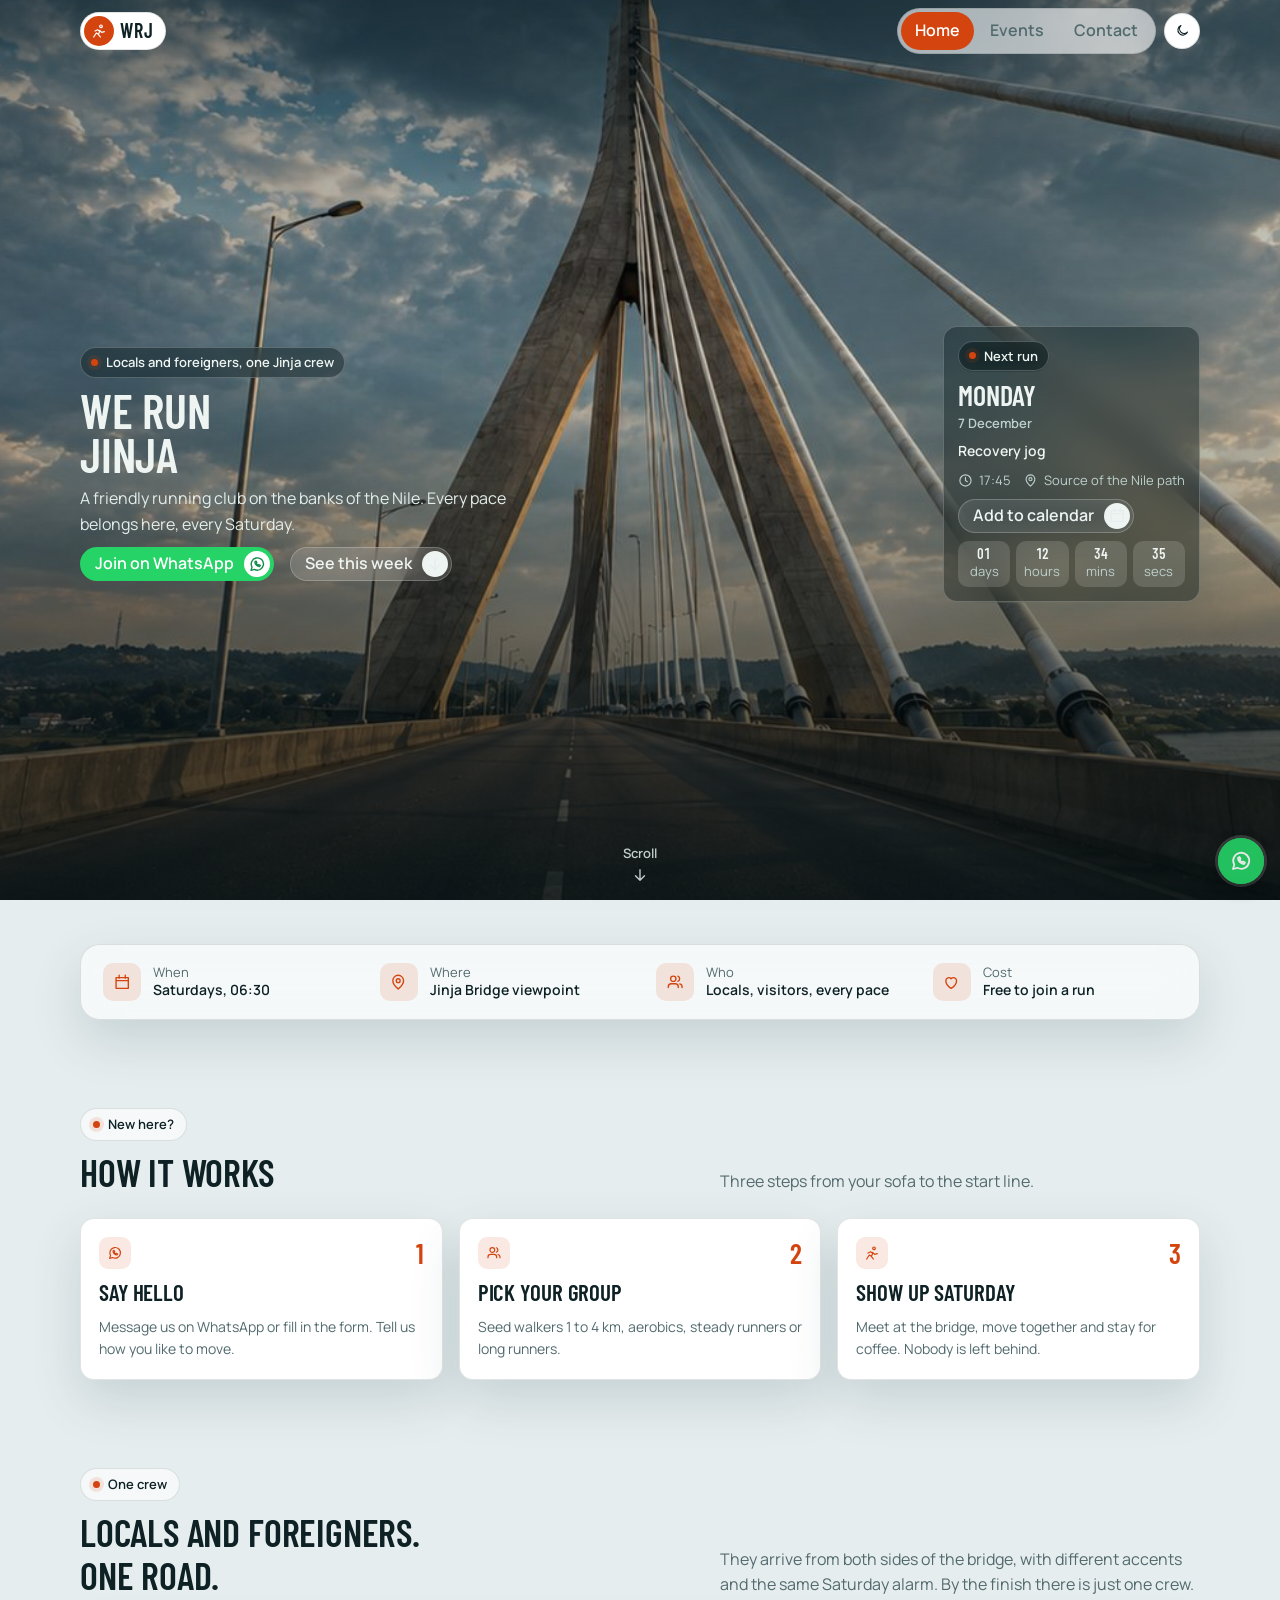
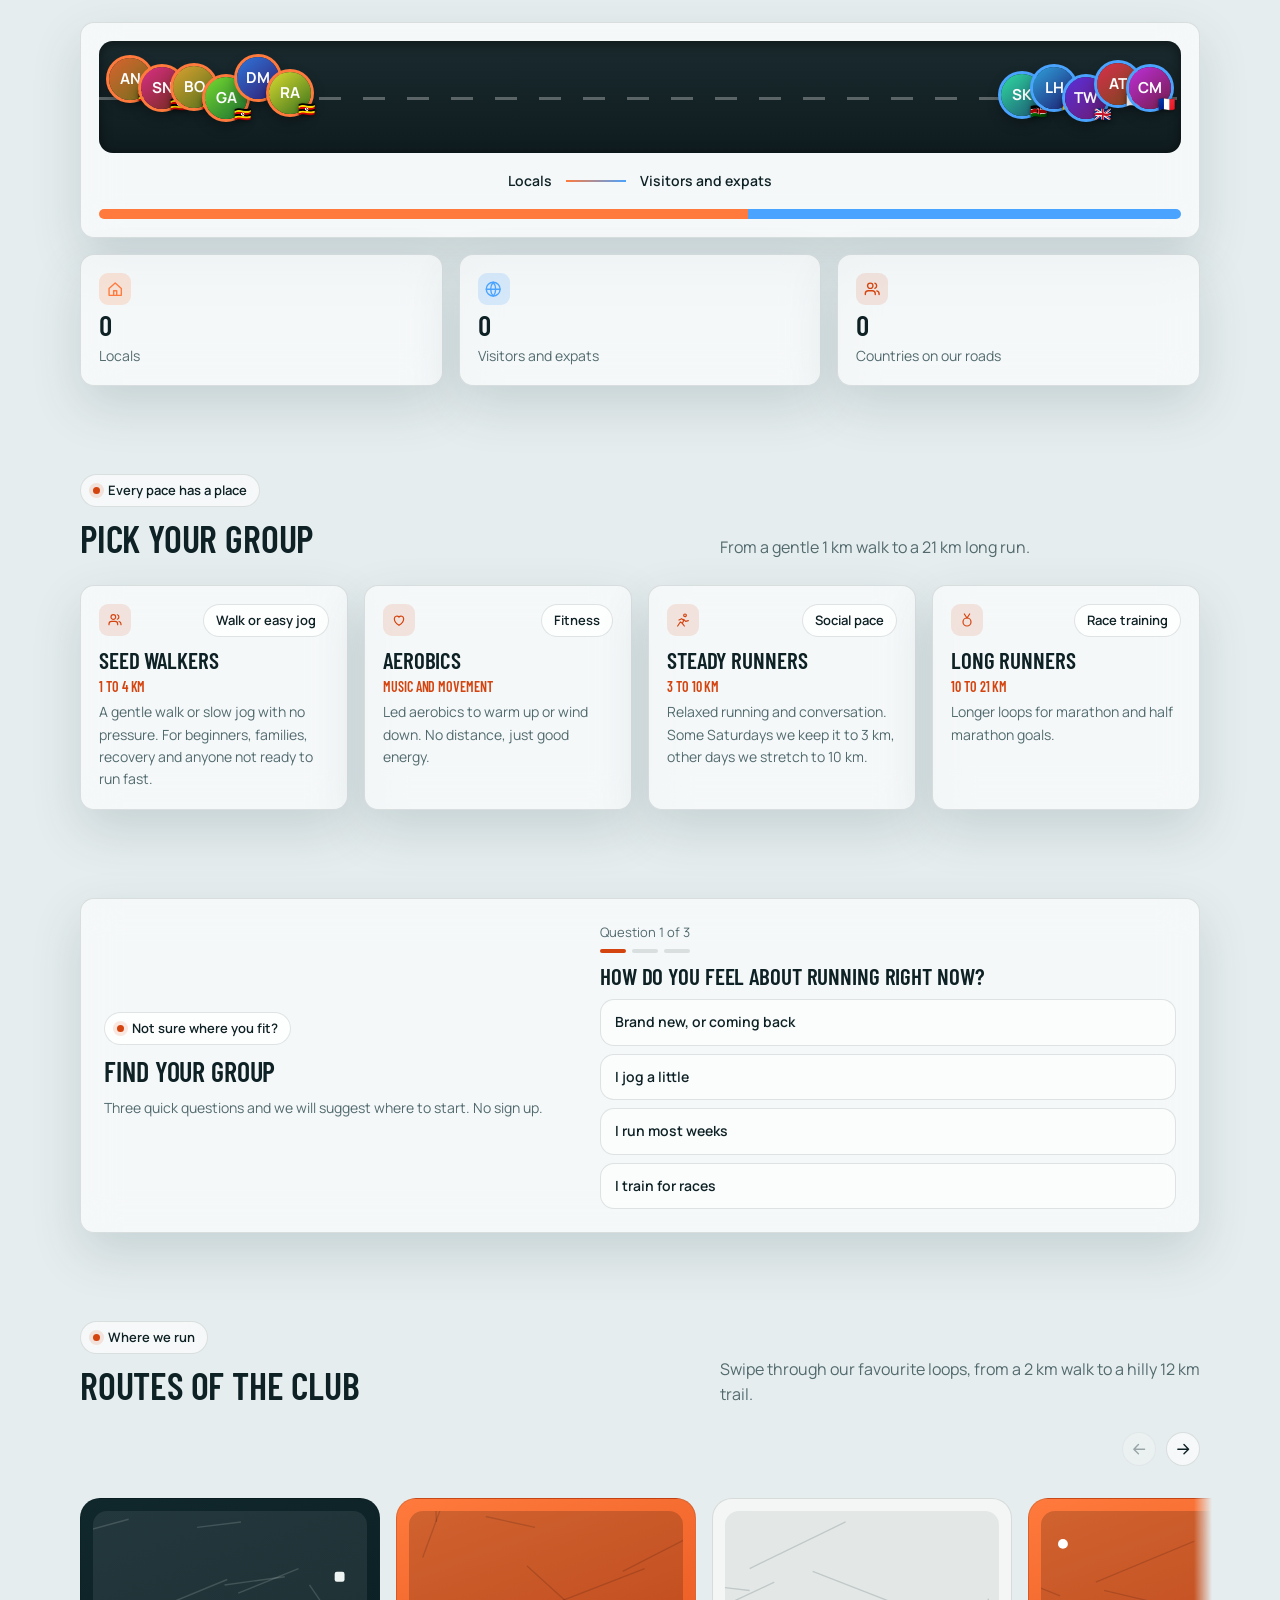
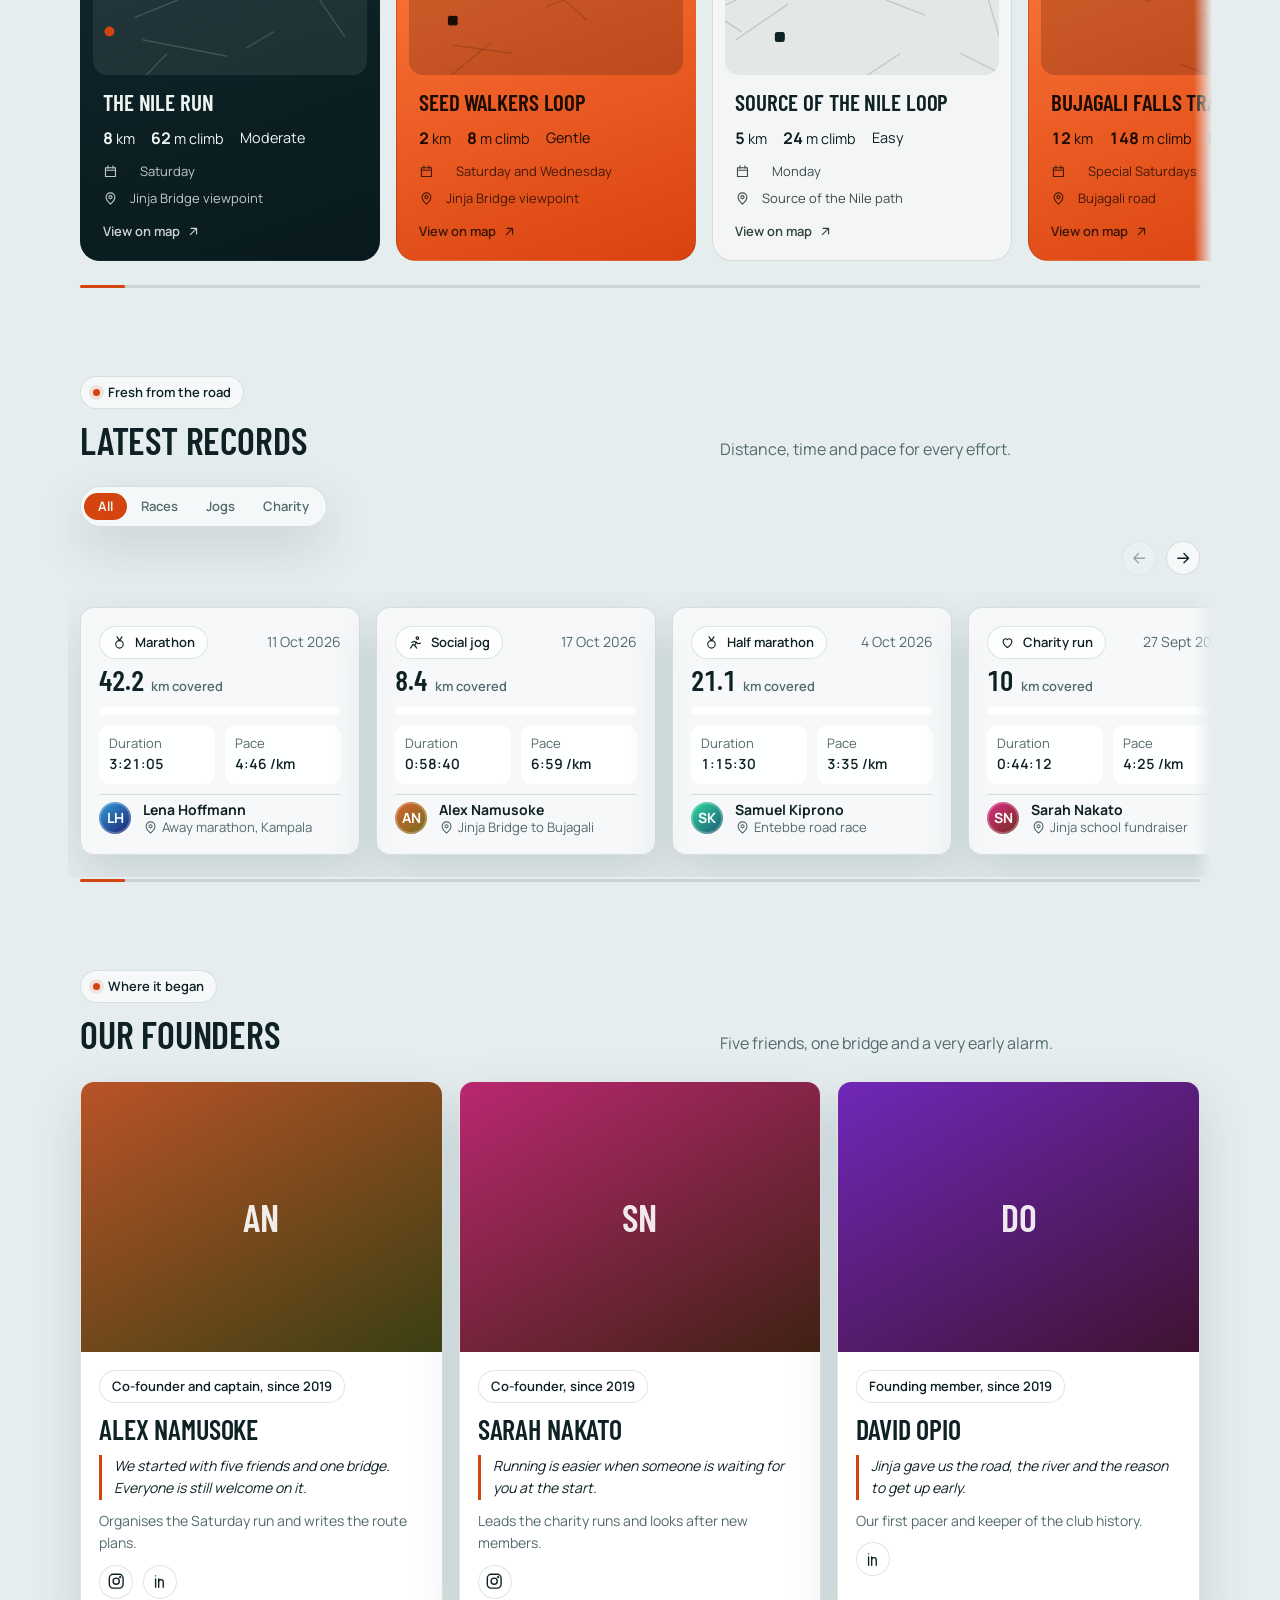
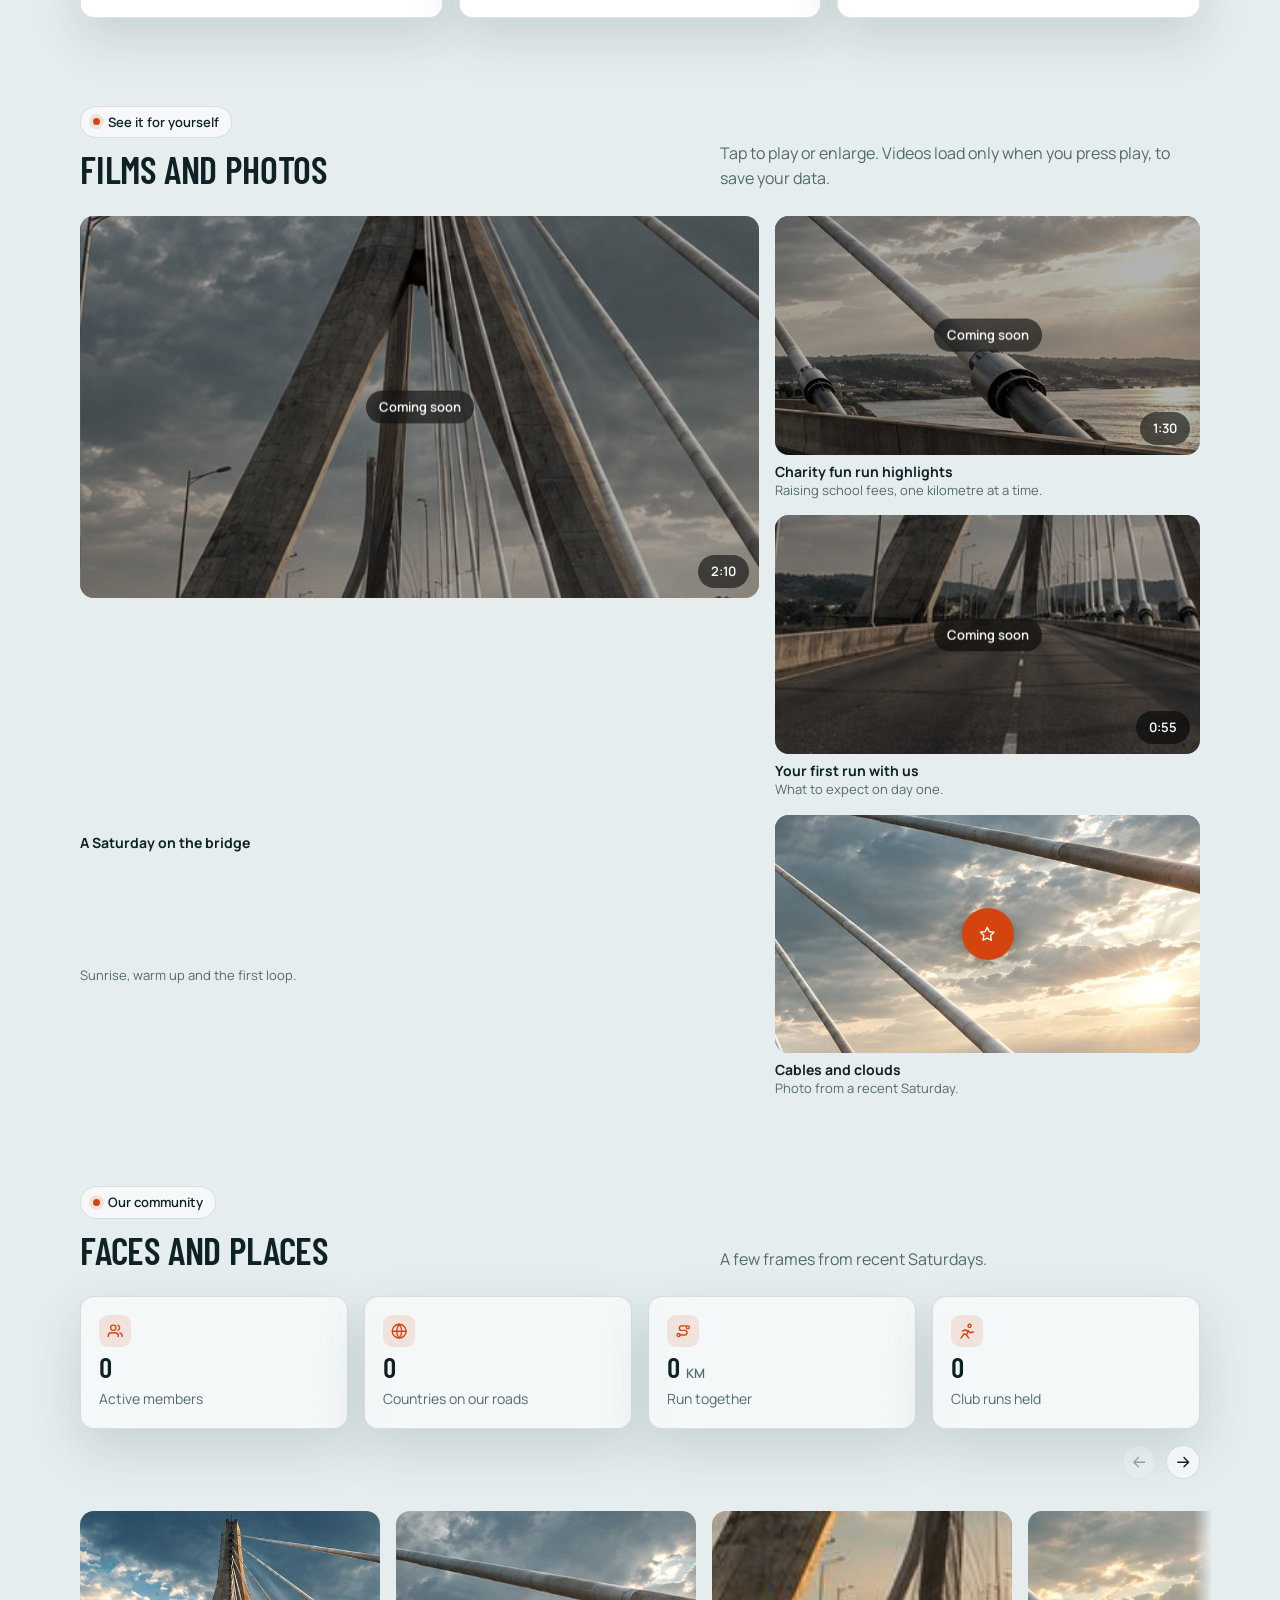
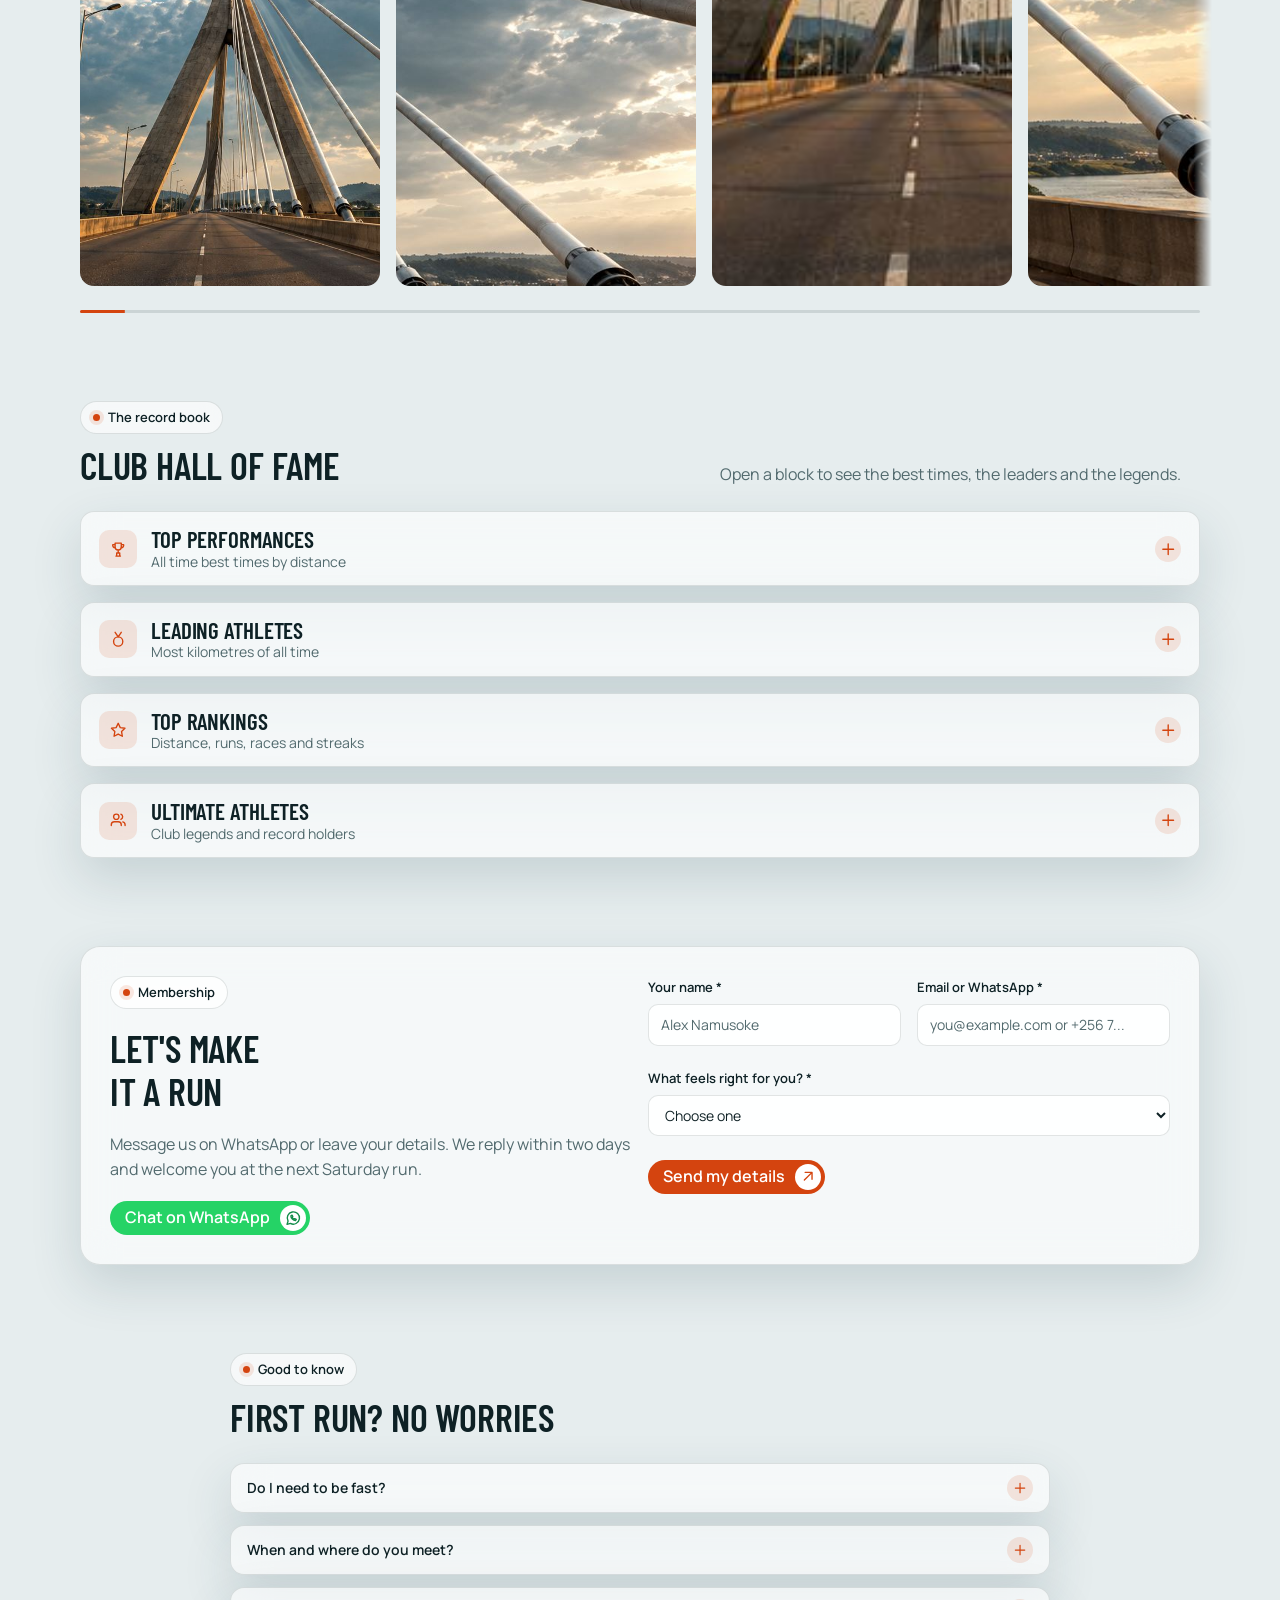
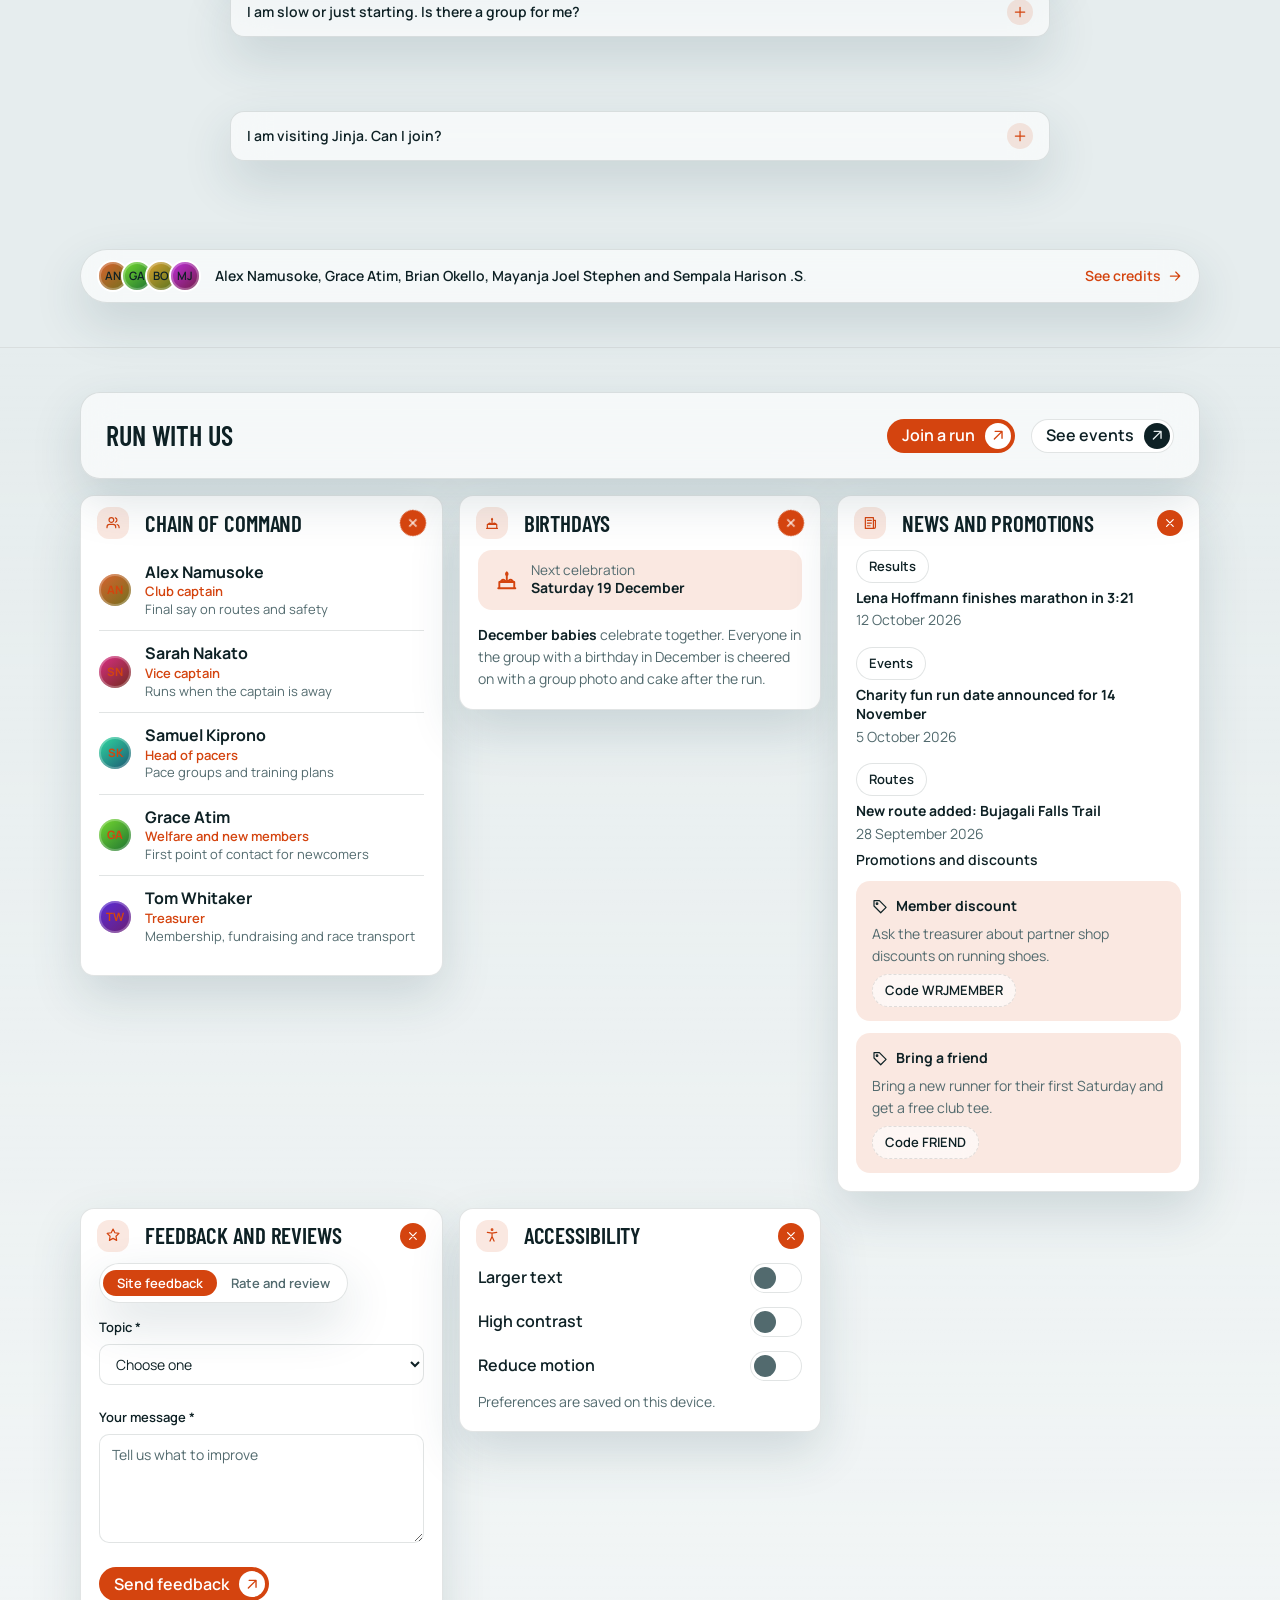
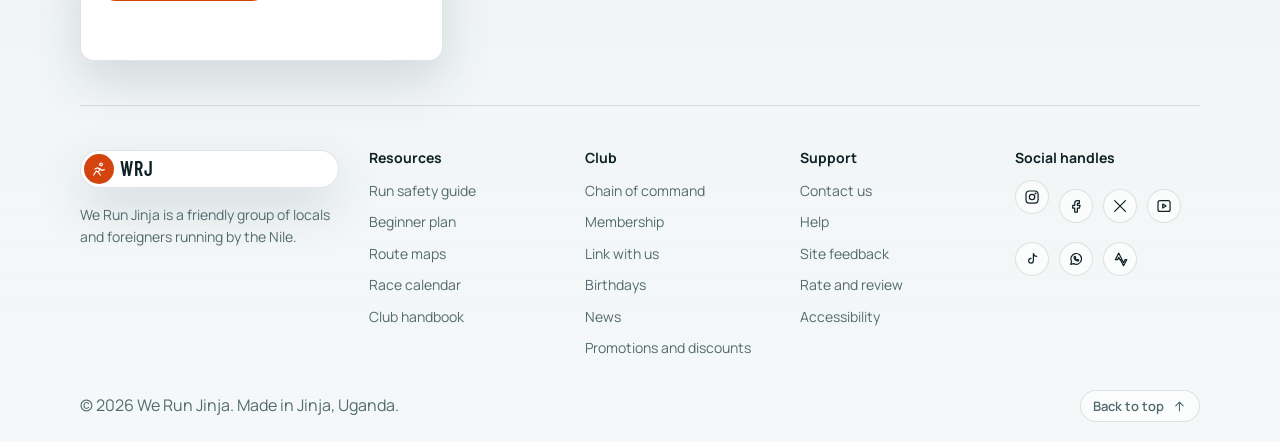
==== commit f9177c18: "WRJ03026005" ====
--- a/index.html
+++ b/index.html
@@ -3,14 +3,26 @@
 <head>
 <meta charset="utf-8">
 <meta name="viewport" content="width=device-width,initial-scale=1,viewport-fit=cover">
-<title>We Run Jinja | Home</title>
-<meta name="description" content="We Run Jinja is a friendly running club of locals and foreigners in Jinja, Uganda. Join a Saturday run, see routes, records and top athletes.">
+<title>We Run Jinja | Running club in Jinja, Uganda</title>
+<meta name="description" content="A friendly running club of locals and foreigners in Jinja, Uganda. Saturday runs for every pace, from 1 km seed walkers to 21 km long runs.">
 <meta name="theme-color" content="#071619">
 <script>
 /* apply saved theme and accessibility choices before first paint */
 (function(){try{var r=document.documentElement,t=localStorage.getItem('wrj-theme');if(!t)t=matchMedia('(prefers-color-scheme: light)').matches?'light':'dark';r.dataset.theme=t;
 var a=JSON.parse(localStorage.getItem('wrj-a11y')||'{}');if(a.text)r.dataset.text='lg';if(a.contrast)r.dataset.contrast='high';if(a.motion)r.dataset.motion='reduce';}catch(e){}})();
 </script>
+<link rel="canonical" href="https://werunjinja.example/">
+<link rel="icon" href="favicon.svg" type="image/svg+xml">
+<link rel="manifest" href="manifest.webmanifest">
+<meta property="og:type" content="website">
+<meta property="og:site_name" content="We Run Jinja">
+<meta property="og:title" content="We Run Jinja | Running club in Jinja, Uganda">
+<meta property="og:description" content="A friendly running club of locals and foreigners in Jinja, Uganda. Saturday runs for every pace, from 1 km seed walkers to 21 km long runs.">
+<meta property="og:image" content="https://werunjinja.example/assets/og-image.jpg">
+<meta name="twitter:card" content="summary_large_image">
+<meta name="color-scheme" content="dark light">
+<link rel="preload" as="image" href="assets/jinja-bridge-hero-clean.jpg">
+<script type="application/ld+json">{"@context":"https://schema.org","@type":"SportsClub","name":"We Run Jinja","description":"A friendly running club of locals and foreigners in Jinja, Uganda.","url":"https://werunjinja.example/","sport":"Running","address":{"@type":"PostalAddress","addressLocality":"Jinja","addressCountry":"UG"},"areaServed":"Jinja, Uganda","sameAs":[]}</script>
 <link rel="preconnect" href="https://fonts.googleapis.com">
 <link rel="preconnect" href="https://fonts.gstatic.com" crossorigin>
 <link href="https://fonts.googleapis.com/css2?family=Barlow+Condensed:wght@600;700&family=Manrope:wght@400;500;600;700;800&display=swap" rel="stylesheet">
--- a/css/base.css
+++ b/css/base.css
@@ -8,7 +8,9 @@
   --font-body:"Manrope",system-ui,-apple-system,"Segoe UI",sans-serif;
   /* fallback values. The live values come from js/data/settings.js */
   --s:.8; --gallery-h:520px;
-  --fs-xl:72px; --fs-lg:44px; --fs-md:32px; --fs-sm:16px; --fs-body:14px; --fs-small:12px;
+  --fs-h1:48px; --fs-h2:38px; --fs-h3:28px; --fs-h4:23px; --fs-h5:20px; --fs-h6:18px; --fs-body:16px; --fs-text-sm:14px; --fs-small:13px; --fs-btn:16px;
+  --lh-head:1.15; --lh-body:1.6;
+  --fs-xl:var(--fs-h1); --fs-lg:var(--fs-h2); --fs-md:var(--fs-h3); --fs-sm:var(--fs-h4);
   --pad:40px; --maxw:1120px; --section-y:48px; --gap:16px; --card-pad:20px;
   --r-sm:10px; --r-md:14px; --r-lg:20px; --r-pill:999px;
   --ease:cubic-bezier(.22,.8,.24,1);
@@ -45,7 +47,7 @@
 
 *,*::before,*::after{box-sizing:border-box}
 html{scroll-behavior:smooth;-webkit-text-size-adjust:100%;scroll-padding-top:96px}
-body{margin:0;background:var(--bg);color:var(--text);font-family:var(--font-body);font-size:var(--fs-body);line-height:1.6;overflow-x:hidden;-webkit-font-smoothing:antialiased}
+body{margin:0;background:var(--bg);color:var(--text);font-family:var(--font-body);font-size:var(--fs-body);line-height:var(--lh-body);overflow-x:hidden;-webkit-font-smoothing:antialiased}
 body::before{content:"";position:fixed;inset:0;z-index:-1;pointer-events:none;
   background:radial-gradient(900px 520px at 8% -6%,var(--glow-1),transparent 70%),radial-gradient(700px 520px at 100% 28%,var(--glow-2),transparent 70%),linear-gradient(180deg,var(--bg),var(--bg-2))}
 img,svg{max-width:100%;display:block}
@@ -71,11 +73,14 @@
 .row{display:flex;flex-wrap:wrap;gap:var(--gap);align-items:center}
 
 /* type */
-.display{font-family:var(--font-display);font-weight:600;text-transform:uppercase;line-height:.9;letter-spacing:-.005em}
-.h-xl{font-size:var(--fs-xl)}
-.h-lg{font-size:var(--fs-lg)}
-.h-md{font-size:var(--fs-md)}
-.h-sm{font-size:var(--fs-sm)}
+
+.display{font-family:var(--font-display);font-weight:600;text-transform:uppercase;line-height:var(--lh-head);letter-spacing:-.005em}
+.h-xl,.h1{font-size:var(--fs-h1)}
+.h-lg,.h2{font-size:var(--fs-h2)}
+.h-md,.h3{font-size:var(--fs-h3)}
+.h-sm,.h4{font-size:var(--fs-h4)}
+.h5{font-size:var(--fs-h5)}
+.h6{font-size:var(--fs-h6)}
 .lead{font-size:var(--fs-body);color:var(--muted);max-width:56ch}
 .muted{color:var(--muted)}
 .num{font-variant-numeric:tabular-nums}
--- a/css/components.css
+++ b/css/components.css
@@ -12,10 +12,10 @@
 .brand:hover{transform:translateY(-2px)}
 .brand-mark{display:grid;place-items:center;width:34px;height:34px;border-radius:50%;background:var(--accent);color:var(--on-accent);transition:transform .5s var(--ease)}
 .brand:hover .brand-mark{transform:rotate(-14deg) scale(1.08)}
-.brand-name{font-size:20px;line-height:1;letter-spacing:.04em}
+.brand-name{font-size:var(--fs-h5);line-height:1;letter-spacing:.04em}
 .nav{display:flex;gap:2px;padding:4px;border-radius:var(--r-pill);background:var(--surface);border:1px solid var(--line);-webkit-backdrop-filter:blur(16px) saturate(1.3);backdrop-filter:blur(16px) saturate(1.3);transition:background .4s}
 .site-header.scrolled .nav{background:var(--surface-2)}
-.nav a{padding:7px 15px;border-radius:var(--r-pill);font-weight:600;font-size:14px;color:var(--muted);transition:color .3s,background .3s}
+.nav a{padding:7px 15px;border-radius:var(--r-pill);font-weight:600;font-size:var(--fs-text-sm);color:var(--muted);transition:color .3s,background .3s}
 .nav a:hover{color:var(--text);background:var(--surface-2)}
 .nav a[aria-current=page]{color:var(--on-accent);background:var(--accent)}
 .icon-btn.theme-btn{width:40px;height:40px;background:var(--card);box-shadow:var(--shadow)}
@@ -27,8 +27,8 @@
 .theme-btn:hover svg{transform:rotate(40deg)}
 @media (max-width:640px){
   .site-header{padding-top:8px}
-  .brand{padding:3px 12px 3px 3px}.brand-mark{width:30px;height:30px}.brand-mark .i{width:16px;height:16px}.brand-name{font-size:18px}
-  .nav a{padding:6px 9px;font-size:13px}
+  .brand{padding:3px 12px 3px 3px}.brand-mark{width:30px;height:30px}.brand-mark .i{width:16px;height:16px}.brand-name{font-size:var(--fs-h5)}
+  .nav a{padding:6px 9px;font-size:var(--fs-text-sm)}
   .icon-btn.theme-btn{width:36px;height:36px}
 }
 @media (max-width:430px){.brand{padding:3px}.brand-name{display:none}}
@@ -37,7 +37,7 @@
 .wa-float{position:fixed;right:18px;bottom:18px;z-index:75;display:flex;align-items:center;gap:10px;opacity:var(--wa-idle,.45);transition:opacity .35s,transform .45s var(--ease)}
 .wa-ic{display:grid;place-items:center;width:50px;height:50px;border-radius:50%;background:#25d366;color:#fff;box-shadow:0 8px 24px rgba(0,0,0,.28)}
 .wa-ic .i{width:26px;height:26px}
-.wa-label{padding:7px 14px;border-radius:var(--r-pill);background:var(--card);border:1px solid var(--line);font-size:13px;font-weight:600;white-space:nowrap;opacity:0;transform:translateX(12px);pointer-events:none;transition:opacity .35s,transform .45s var(--ease)}
+.wa-label{padding:7px 14px;border-radius:var(--r-pill);background:var(--card);border:1px solid var(--line);font-size:var(--fs-text-sm);font-weight:600;white-space:nowrap;opacity:0;transform:translateX(12px);pointer-events:none;transition:opacity .35s,transform .45s var(--ease)}
 .wa-float:hover,.wa-float:focus-visible,.wa-float.active{opacity:1;transform:translateY(-3px)}
 .wa-float:hover .wa-label,.wa-float:focus-visible .wa-label,.wa-float.active .wa-label{opacity:1;transform:none}
 @media (max-width:640px){.wa-float{right:12px;bottom:12px}.wa-ic{width:46px;height:46px}.wa-label{display:none}}
@@ -55,7 +55,7 @@
 .credits-grid{display:grid;grid-template-columns:repeat(auto-fit,minmax(min(100%,250px),1fr));gap:12px}
 .credit{display:grid;grid-template-columns:auto 1fr;gap:4px 12px;align-items:center;padding:12px;border-radius:var(--r-md);background:rgba(255,255,255,.12);border:1px solid rgba(255,255,255,.22);-webkit-backdrop-filter:blur(10px);backdrop-filter:blur(10px);transition:background .3s,transform .4s var(--ease)}
 .credit:hover{background:rgba(255,255,255,.22);transform:translateY(-4px)}
-.credit-text{display:grid;line-height:1.3;min-width:0}.credit-text b{font-size:15px}.credit-text span{font-size:12px;opacity:.85}
+.credit-text{display:grid;line-height:1.3;min-width:0}.credit-text b{font-size:var(--fs-text-sm)}.credit-text span{font-size:var(--fs-small);opacity:.85}
 .credit-links{grid-column:1/-1;display:flex;gap:6px;flex-wrap:wrap}
 .credit .icon-btn{width:32px;height:32px;background:rgba(255,255,255,.15);color:#fff;border-color:rgba(255,255,255,.25)}
 .credit .icon-btn .i{width:15px;height:15px}
@@ -105,7 +105,7 @@
 .profile-stats small,.pb-list small{color:var(--muted)}
 .pb-list{display:grid;grid-template-columns:repeat(auto-fit,minmax(110px,1fr));gap:12px}
 .pb-list li{padding:14px 16px;display:grid;box-shadow:none}
-.pb-list b{font-size:1.9rem;color:var(--accent)}
+.pb-list b{font-size:var(--fs-body);color:var(--accent)}
 
 /* ---- record card ---- */
 .rec-card{display:grid;gap:14px;padding:var(--card-pad);height:100%;transition:transform .4s var(--ease),border-color .3s}
@@ -120,7 +120,7 @@
 .rec-stats{display:grid;grid-template-columns:1fr 1fr;gap:10px;margin:0}
 .rec-stats div{padding:12px 14px;border-radius:var(--r-sm);background:var(--surface-2)}
 .rec-stats dt{font-size:.75rem;color:var(--muted)}
-.rec-stats dd{margin:0;font-weight:600;font-size:1.2rem}
+.rec-stats dd{margin:0;font-weight:600;font-size:var(--fs-body)}
 .rec-foot{display:flex;align-items:center;gap:12px;padding-top:6px;border-top:1px solid var(--line)}
 .rec-foot div{display:grid;line-height:1.3;min-width:0}
 .rec-foot div span{display:flex;align-items:center;gap:4px;font-size:.82rem}
@@ -133,7 +133,7 @@
 .route-card.tone-orange{background:linear-gradient(160deg,#ff7a3c,#d9420f);color:#1b0b03}
 .route-body{display:grid;gap:10px;padding-inline:10px}
 .route-facts{display:flex;gap:16px;flex-wrap:wrap;font-size:.9rem}
-.route-facts b{font-size:1.15rem}
+.route-facts b{font-size:var(--fs-body)}
 .route-when{display:flex;flex-wrap:wrap;gap:6px 16px;align-items:center;font-size:.85rem;opacity:.8}
 .route-when span,.route-when{align-items:center}
 .route-when span{display:inline-flex;gap:6px}
@@ -234,7 +234,7 @@
 .perf-list{display:grid;gap:12px;align-content:start}
 .perf-row{display:flex;align-items:center;gap:14px;padding:14px 18px;transition:transform .4s var(--ease),border-color .3s}
 .perf-row:hover{transform:translateX(6px);border-color:var(--accent)}
-.perf-rank{font-size:2rem;color:var(--accent);width:1.4ch}
+.perf-rank{font-size:var(--fs-body);color:var(--accent);width:1.4ch}
 .perf-who{display:grid;flex:1;min-width:0;line-height:1.35}.perf-who span{font-size:.8rem}
 .perf-time{font-size:var(--fs-sm)}
 @media (max-width:860px){.perf-grid{grid-template-columns:1fr}.perf-hero{min-height:280px}}
@@ -250,12 +250,12 @@
 .podium-step h4{font-size:var(--fs-sm)}
 .rank-row{display:grid;grid-template-columns:auto auto 1fr auto;align-items:center;gap:14px;padding:12px 16px;border-radius:var(--r-md);background:var(--surface);border:1px solid var(--line);cursor:pointer;transition:transform .35s var(--ease),border-color .3s}
 .rank-row:hover{transform:translateX(6px);border-color:var(--accent)}
-.rank-n{font-size:1.8rem;color:var(--muted);width:1.6ch}
+.rank-n{font-size:var(--fs-body);color:var(--muted);width:1.6ch}
 .rank-who{display:grid;gap:2px;min-width:0}.rank-who span{font-size:.8rem}
 .rank-bar{display:block;height:4px;border-radius:4px;background:var(--surface-2);position:relative;overflow:hidden;margin-top:4px}
 .rank-bar::after{content:"";position:absolute;inset:0;width:var(--w);background:var(--accent);border-radius:4px;transform-origin:0 50%;animation:barin 1.2s var(--ease) both}
 @keyframes barin{from{transform:scaleX(0)}}
-.rank-val{white-space:nowrap;font-size:.85rem;color:var(--muted)}.rank-val b{color:var(--text);font-size:1.05rem}
+.rank-val{white-space:nowrap;font-size:.85rem;color:var(--muted)}.rank-val b{color:var(--text);font-size:var(--fs-text-sm)}
 @media (max-width:620px){.podium{gap:8px}.podium-step{padding:14px 6px}.podium .avatar-xl{--s:72px}.podium .avatar-lg{--s:56px}.podium-step p:not(.podium-val){font-size:.68rem}}
 
 /* ---- ultimate grid (editorial tiles) ---- */
@@ -280,7 +280,7 @@
 /* ---- birthday panel ---- */
 .bday-panel{display:grid;gap:14px}
 .bday-next{display:flex;align-items:center;gap:12px;padding:12px 16px;border-radius:var(--r-md);background:var(--accent-soft);color:var(--text)}
-.bday-next .i{color:var(--accent);width:1.6em;height:1.6em}.bday-next span{display:grid;line-height:1.3;font-size:.85rem;color:var(--muted)}.bday-next b{color:var(--text);font-size:1rem}
+.bday-next .i{color:var(--accent);width:1.6em;height:1.6em}.bday-next span{display:grid;line-height:1.3;font-size:.85rem;color:var(--muted)}.bday-next b{color:var(--text);font-size:var(--fs-text-sm)}
 .bday-head{font-size:.95rem;font-weight:600;margin-top:6px}
 .bday-list{display:grid;gap:10px}
 .bday{display:flex;align-items:center;gap:12px;padding:10px 14px;border-radius:var(--r-md);background:var(--surface);border:1px solid var(--line)}
@@ -291,7 +291,7 @@
 .form-grid{display:grid;grid-template-columns:repeat(auto-fit,minmax(min(100%,220px),1fr));gap:16px}
 .field{display:grid;gap:6px}.field.full{grid-column:1/-1}
 .field label,.field legend{font-size:.85rem;font-weight:600}
-.field input,.field select,.field textarea{width:100%;padding:14px 16px;border-radius:var(--r-sm);border:1px solid var(--line);background:var(--surface-2);transition:border-color .3s,box-shadow .3s;font-size:1rem}
+.field input,.field select,.field textarea{width:100%;padding:14px 16px;border-radius:var(--r-sm);border:1px solid var(--line);background:var(--surface-2);transition:border-color .3s,box-shadow .3s;font-size:var(--fs-text-sm)}
 .field input::placeholder,.field textarea::placeholder{color:var(--muted)}
 .field input:focus,.field select:focus,.field textarea:focus{outline:0;border-color:var(--accent);box-shadow:0 0 0 4px var(--accent-soft)}
 .field select option{color:#0e2125}
@@ -330,7 +330,7 @@
 .next-run{display:grid;gap:14px;padding:calc(24px * var(--s));align-self:end}
 .next-run h3{font-size:var(--fs-md);overflow-wrap:anywhere}
 .next-run h3 small{display:block;font:600 1rem var(--font-body);text-transform:none;color:var(--muted);margin-top:6px;letter-spacing:0}
-.next-title{font-weight:600;font-size:1.1rem}
+.next-title{font-weight:600;font-size:var(--fs-body)}
 .countdown{display:grid;grid-template-columns:repeat(4,1fr);gap:10px}
 .countdown div{display:grid;place-items:center;padding:12px 4px;border-radius:var(--r-sm);background:var(--surface-2)}
 .countdown b{font-size:var(--fs-sm);line-height:1}.countdown small{font-size:.7rem;color:var(--muted)}
--- a/css/pages.css
+++ b/css/pages.css
@@ -81,7 +81,7 @@
 .bday-feature-main .chip{background:rgba(255,255,255,.28);color:inherit;border-color:rgba(255,255,255,.4)}
 .next-dates{display:grid;grid-template-columns:repeat(auto-fit,minmax(140px,1fr));gap:12px;width:100%;margin-top:6px}
 .next-dates li{display:grid;gap:2px;padding:14px 16px;border-radius:var(--r-md);background:rgba(255,255,255,.28)}
-.next-dates b{font-size:2.6rem;line-height:1}.next-dates span{font-size:.82rem;font-weight:600}
+.next-dates b{font-size:var(--fs-body);line-height:1}.next-dates span{font-size:.82rem;font-weight:600}
 .bday-feature-side{display:grid;gap:16px;align-content:start;padding:var(--card-pad)}
 @media (max-width:900px){.bday-feature{grid-template-columns:minmax(0,1fr)}}
 .athlete-grid{grid-template-columns:repeat(auto-fill,minmax(min(100%,220px),1fr))}
@@ -97,14 +97,14 @@
 .form-card{display:grid;gap:22px;padding:calc(35px * var(--s))}
 @media (max-width:900px){.contact-grid{grid-template-columns:1fr}}
 .about-grid{display:grid;grid-template-columns:1.2fr .8fr;gap:calc(58px * var(--s));margin-bottom:calc(51px * var(--s))}
-.lead.big{font-size:22px;color:var(--text);max-width:none;line-height:1.5}
+.lead.big{font-size:var(--fs-h5);color:var(--text);max-width:none;line-height:1.5}
 .mission{display:flex;align-items:center;gap:14px;padding:18px 22px;font-weight:600}
 .mission .i{color:var(--accent);width:2em;height:2em;flex:none}
 .timeline{position:relative;display:grid;gap:22px;padding-left:28px}
 .timeline::before{content:"";position:absolute;left:6px;top:8px;bottom:8px;width:2px;background:linear-gradient(var(--accent),transparent)}
 .timeline li{position:relative;display:grid;gap:2px}
 .timeline li::before{content:"";position:absolute;left:-28px;top:12px;width:14px;height:14px;border-radius:50%;background:var(--accent);box-shadow:0 0 0 5px var(--accent-soft)}
-.timeline b{font-size:2rem;color:var(--accent)}
+.timeline b{font-size:var(--fs-body);color:var(--accent)}
 @media (max-width:860px){.about-grid{grid-template-columns:1fr}}
 
 /* let grid children shrink instead of forcing sideways scroll on small phones */
@@ -145,28 +145,28 @@
 .footer-panels{margin-bottom:var(--section-y)}
 .footer-links{padding-top:var(--section-y)}
 .footer-cta .h-lg{font-size:var(--fs-md)}
-.btn{padding:6px 6px 6px 18px;font-size:14px;gap:10px}.btn-ic{width:32px;height:32px}
-.btn-sm{padding:4px 4px 4px 14px;font-size:13px}.btn-sm .btn-ic{width:26px;height:26px}
-.chip{font-size:12px;padding:5px 12px}
+.btn{padding:6px 6px 6px 18px;font-size:var(--fs-text-sm);gap:10px}.btn-ic{width:32px;height:32px}
+.btn-sm{padding:4px 4px 4px 14px;font-size:var(--fs-text-sm)}.btn-sm .btn-ic{width:26px;height:26px}
+.chip{font-size:var(--fs-small);padding:5px 12px}
 .tile{padding:var(--card-pad);gap:4px}.tile-num{font-size:var(--fs-md)}
 .tile-ic{width:36px;height:36px;border-radius:10px}
-.tile p,.lead,.muted{font-size:14px}
+.tile p,.lead,.muted{font-size:var(--fs-text-sm)}
 .lead{font-size:var(--fs-body)}
 .sched-card,.act-card,.alumni-card,.dev-card,.event-card{padding:var(--card-pad)}
 .event-date{min-width:70px;padding:10px}.event-date .display{font-size:var(--fs-md)}
 .rec-card{gap:10px}.rec-km .display{font-size:var(--fs-lg)}
-.rec-stats dd{font-size:15px}
+.rec-stats dd{font-size:var(--fs-text-sm)}
 .perf-big{font-size:var(--fs-xl)}
-.tab{padding:8px 16px;font-size:13px}.tab-list{margin-bottom:20px}
+.tab{padding:8px 16px;font-size:var(--fs-text-sm)}.tab-list{margin-bottom:20px}
 .podium{margin-bottom:20px}
 .podium-step{padding:var(--card-pad)}.podium-step.rank-1{padding-block:calc(var(--card-pad)*1.5)}.podium-step.rank-2{padding-block:calc(var(--card-pad)*1.2)}
 .carousel-track{padding-bottom:14px}
-.faq-item summary,.fpanel summary{padding:14px 18px;font-size:15px}.faq-a{padding:0 18px 16px}.fp-body{padding:0 18px 18px}
-.marquee{padding:10px 0}.marquee span{font-size:22px}
+.faq-item summary,.fpanel summary{padding:14px 18px;font-size:var(--fs-text-sm)}.faq-a{padding:0 18px 16px}.fp-body{padding:0 18px 18px}
+.marquee{padding:10px 0}.marquee span{font-size:var(--fs-h5)}
 .gallery{padding:var(--gap)}
 .contact-grid{gap:var(--gap)}
 .page-hero .h-xl,.hero .h-xl{line-height:.92}
-.week-strip li{padding:8px 4px}.week-strip li b{font-size:18px}
+.week-strip li{padding:8px 4px}.week-strip li b{font-size:var(--fs-h5)}
 .ath-card .ath-body{padding:14px}.ath-photo b{font-size:var(--fs-lg)}.ult-photo b{font-size:var(--fs-lg)}
 .ath-rank{font-size:var(--fs-md)}.ath-big .display{font-size:var(--fs-md)}
 .podium-rank{font-size:var(--fs-md)}.podium-val .display{font-size:var(--fs-md)}
@@ -181,35 +181,35 @@
 
 /* app bar: small */
 .site-header{padding-top:8px}
-.brand{padding:3px 12px 3px 3px;gap:6px}.brand-mark{width:26px;height:26px}.brand-mark .i{width:14px;height:14px}.brand-name{font-size:15px}
-.nav{padding:3px}.nav a{padding:5px 12px;font-size:12.5px}
+.brand{padding:3px 12px 3px 3px;gap:6px}.brand-mark{width:26px;height:26px}.brand-mark .i{width:14px;height:14px}.brand-name{font-size:var(--fs-text-sm)}
+.nav{padding:3px}.nav a{padding:5px 12px;font-size:var(--fs-small)}
 .icon-btn.theme-btn{width:32px;height:32px}.theme-btn .i{width:15px;height:15px}
-@media (max-width:640px){.brand{padding:2px 10px 2px 2px}.brand-mark{width:24px;height:24px}.brand-name{font-size:14px}.nav a{padding:5px 9px;font-size:12px}.icon-btn.theme-btn{width:30px;height:30px}}
+@media (max-width:640px){.brand{padding:2px 10px 2px 2px}.brand-mark{width:24px;height:24px}.brand-name{font-size:var(--fs-text-sm)}.nav a{padding:5px 9px;font-size:var(--fs-small)}.icon-btn.theme-btn{width:30px;height:30px}}
 @media (max-width:430px){.brand{padding:2px}}
 
 /* whatsapp: small and quiet */
 .wa-float{right:14px;bottom:14px}
 .wa-ic{width:36px;height:36px;background:rgba(37,211,102,.92);box-shadow:0 4px 12px rgba(0,0,0,.2)}
 .wa-ic .i{width:18px;height:18px;stroke-width:1.6}
-.wa-label{font-size:12px;padding:5px 11px}
+.wa-label{font-size:var(--fs-small);padding:5px 11px}
 @media (max-width:640px){.wa-float{right:10px;bottom:10px}.wa-ic{width:34px;height:34px}}
 
 /* heroes: main word keeps its size, everything else shrinks */
 .hero,.page-hero{padding-top:76px}
-.hero .chip,.page-hero .chip{font-size:11px;padding:4px 10px}
-.hero .lead,.page-hero .lead{font-size:13px;max-width:44ch}
+.hero .chip,.page-hero .chip{font-size:var(--fs-small);padding:4px 10px}
+.hero .lead,.page-hero .lead{font-size:var(--fs-text-sm);max-width:44ch}
 .hero-copy{gap:10px}.page-hero-in{gap:10px}
-.hero .btn,.page-hero .btn{font-size:12.5px;padding:3px 3px 3px 14px}.hero .btn-ic{width:26px;height:26px}
+.hero .btn,.page-hero .btn{font-size:var(--fs-small);padding:3px 3px 3px 14px}.hero .btn-ic{width:26px;height:26px}
 .hero-grid{gap:var(--gap)}
 .next-run{padding:14px;gap:8px;max-width:300px;justify-self:end}
-.next-run h3{font-size:var(--fs-md)}.next-run h3 small{font-size:12px;margin-top:2px}
-.next-title{font-size:13px}
-.countdown{gap:6px}.countdown div{padding:6px 2px}.countdown b{font-size:17px}.countdown small{font-size:10px}
-.tile-hero{padding:10px 14px}.tile-hero .tile-num{font-size:var(--fs-md)}.tile-hero .tile-ic{width:30px;height:30px}.tile-hero p{font-size:11.5px}
+.next-run h3{font-size:var(--fs-md)}.next-run h3 small{font-size:var(--fs-small);margin-top:2px}
+.next-title{font-size:var(--fs-text-sm)}
+.countdown{gap:6px}.countdown div{padding:6px 2px}.countdown b{font-size:var(--fs-text-sm)}.countdown small{font-size:var(--fs-small)}
+.tile-hero{padding:10px 14px}.tile-hero .tile-num{font-size:var(--fs-md)}.tile-hero .tile-ic{width:30px;height:30px}.tile-hero p{font-size:var(--fs-small)}
 .hero-tiles{margin-top:14px;padding-bottom:18px;gap:10px}
-.week-strip{max-width:520px;gap:6px}.week-strip li{padding:6px 2px}.week-strip li b{font-size:14px}.week-strip small{font-size:10px}
+.week-strip{max-width:520px;gap:6px}.week-strip li{padding:6px 2px}.week-strip li b{font-size:var(--fs-text-sm)}.week-strip small{font-size:var(--fs-small)}
 .page-hero{min-height:0;padding-bottom:22px}
-.marquee{padding:7px 0}.marquee span{font-size:16px}
+.marquee{padding:7px 0}.marquee span{font-size:var(--fs-text-sm)}
 
 /* cards and blocks: smaller type, tighter padding */
 .h-sm,.act-card h3,.group-card h3,.ult-text h3,.podium-step h4{font-size:var(--fs-sm)}
@@ -217,28 +217,28 @@
 .perf-big{font-size:var(--fs-lg)}
 .perf-hero{min-height:0;padding:var(--card-pad)}
 .perf-hero .h-lg{font-size:var(--fs-md)}
-.perf-time{font-size:18px}.perf-rank{font-size:18px}.perf-row{padding:8px 14px;gap:10px}
-.rank-n{font-size:16px}.rank-row{padding:8px 12px;gap:10px}.rank-val b{font-size:14px}
-.rec-stats dd{font-size:13px}.rec-stats div{padding:8px 10px}
+.perf-time{font-size:var(--fs-h5)}.perf-rank{font-size:var(--fs-h5)}.perf-row{padding:8px 14px;gap:10px}
+.rank-n{font-size:var(--fs-text-sm)}.rank-row{padding:8px 12px;gap:10px}.rank-val b{font-size:var(--fs-text-sm)}
+.rec-stats dd{font-size:var(--fs-text-sm)}.rec-stats div{padding:8px 10px}
 .rec-card{padding:var(--card-pad)}
-.sched-title,.next-title,.promo b,.bday-next b,.bday-head,.rec-foot b,.credit-text b,.news b{font-size:13px}
+.sched-title,.next-title,.promo b,.bday-next b,.bday-head,.rec-foot b,.credit-text b,.news b{font-size:var(--fs-text-sm)}
 .sched-day .h-md{font-size:var(--fs-md)}
 .tile-ic,.act-ic{width:32px;height:32px;border-radius:9px}.act-ic .i{width:16px;height:16px}
-.tab{padding:6px 14px;font-size:12px}.tab-list{padding:3px;margin-bottom:14px}
-.faq-item summary,.fpanel summary{padding:11px 16px;font-size:13.5px}.faq-plus{width:26px;height:26px}
+.tab{padding:6px 14px;font-size:var(--fs-small)}.tab-list{padding:3px;margin-bottom:14px}
+.faq-item summary,.fpanel summary{padding:11px 16px;font-size:var(--fs-text-sm)}.faq-plus{width:26px;height:26px}
 .fp-ic{width:32px;height:32px}
-.field input,.field select,.field textarea{padding:9px 12px;font-size:13.5px}
-.btn{font-size:12.5px;padding:3px 3px 3px 14px}.btn-ic{width:26px;height:26px}
+.field input,.field select,.field textarea{padding:9px 12px;font-size:var(--fs-text-sm)}
+.btn{font-size:var(--fs-small);padding:3px 3px 3px 14px}.btn-ic{width:26px;height:26px}
 .icon-btn{width:34px;height:34px}.credit .icon-btn{width:28px;height:28px}
 .ult-photo b,.ath-photo b{font-size:var(--fs-lg)}
 .ult-photo{min-height:90px}.ath-photo{aspect-ratio:4/2.6}
-.ath-big small,.rec-km small,.podium-val small,.tile-num small{font-size:11px}
-.profile-stats .solid{padding:10px}.profile-stats .display{font-size:var(--fs-md)}.pb-list b{font-size:18px}
-.info-list li>.i{width:34px;height:34px;padding:8px}.info-list span{font-size:13.5px}
-.mission{padding:12px 16px;font-size:14px}.lead.big{font-size:15px}
+.ath-big small,.rec-km small,.podium-val small,.tile-num small{font-size:var(--fs-small)}
+.profile-stats .solid{padding:10px}.profile-stats .display{font-size:var(--fs-md)}.pb-list b{font-size:var(--fs-h5)}
+.info-list li>.i{width:34px;height:34px;padding:8px}.info-list span{font-size:var(--fs-text-sm)}
+.mission{padding:12px 16px;font-size:var(--fs-text-sm)}.lead.big{font-size:var(--fs-text-sm)}
 .timeline b{font-size:var(--fs-md)}.next-dates b{font-size:var(--fs-md)}
 .footer-cta .h-lg{font-size:var(--fs-md)}
-.footer-links h4{font-size:13px}.footer-links li,.footer-links nav a{font-size:13px}
+.footer-links h4{font-size:var(--fs-text-sm)}.footer-links li,.footer-links nav a{font-size:var(--fs-text-sm)}
 .event-meta{gap:4px 12px}
 .credits-head .h-lg{font-size:var(--fs-lg)}
 .credit{padding:10px}
@@ -268,9 +268,200 @@
 /* ==== stand alone home hero + soft top bar ==== */
 .hero{display:flex;flex-direction:column;justify-content:center;padding:84px 0 56px}
 .hero-grid{padding-top:0}
-.scroll-cue{position:absolute;left:50%;bottom:16px;transform:translateX(-50%);display:grid;justify-items:center;gap:2px;font-size:11px;font-weight:600;color:#e2eeeb;opacity:.85}
+.scroll-cue{position:absolute;left:50%;bottom:16px;transform:translateX(-50%);display:grid;justify-items:center;gap:2px;font-size:var(--fs-small);font-weight:600;color:#e2eeeb;opacity:.85}
 .scroll-cue .i{width:18px;height:18px;animation:cue 1.8s ease-in-out infinite}
 @keyframes cue{50%{transform:translateY(5px)}}
 .site-header .brand,.site-header .nav,.site-header .theme-btn{transition:opacity .5s var(--ease),filter .5s var(--ease),transform .35s var(--ease),background .4s}
 .site-header.dimmed .brand,.site-header.dimmed .nav,.site-header.dimmed .theme-btn{opacity:.55;filter:blur(2.5px)}
 @media (prefers-reduced-motion:reduce){.scroll-cue .i{animation:none}}
+
+
+/* ==== typography scale (from js/data/settings.js) ==== */
+.btn,.btn-sm,.hero .btn,.page-hero .btn,.nav a{font-size:var(--fs-btn)}
+.hero .lead,.page-hero .lead{font-size:var(--fs-body)}
+.hero .chip,.page-hero .chip,.chip{font-size:var(--fs-small)}
+p,.lead{line-height:var(--lh-body)}
+.display,h1,h2,h3,h4{line-height:var(--lh-head)}
+.muted,.tile p,.sched-note,.promo p,.news small,.alumni-card blockquote,.act-card p,.group-card p{font-size:var(--fs-text-sm)}
+.brand-mark{width:30px;height:30px}.brand-mark .i{width:16px;height:16px}.brand-name{font-size:var(--fs-h5)}
+.nav a{padding:6px 14px}.icon-btn.theme-btn{width:36px;height:36px}
+@media (max-width:640px){.nav a{padding:6px 9px}.brand-mark{width:28px;height:28px}.icon-btn.theme-btn{width:34px;height:34px}}
+
+/* whatsapp: small but clearly visible, gentle pulse */
+.wa-float{right:16px;bottom:16px}
+.wa-ic{width:46px;height:46px;background:#25d366;box-shadow:0 6px 18px rgba(0,0,0,.28),0 0 0 3px rgba(255,255,255,.18);position:relative}
+.wa-ic .i{width:24px;height:24px;stroke-width:1.8}
+.wa-ic::after{content:"";position:absolute;inset:0;border-radius:50%;border:2px solid #25d366;animation:wa-pulse 3.2s ease-out infinite}
+@keyframes wa-pulse{0%{transform:scale(1);opacity:.7}70%,100%{transform:scale(1.55);opacity:0}}
+.wa-float:hover .wa-ic::after,.wa-float.active .wa-ic::after{animation:none}
+@media (max-width:640px){.wa-float{right:12px;bottom:12px}.wa-ic{width:44px;height:44px}}
+@media (prefers-reduced-motion:reduce){.wa-ic::after{animation:none}}
+
+/* ==== dropdowns, videos, founders, credits slim, gallery wall ==== */
+.dd-stack{display:grid;gap:var(--gap)}
+.dd{padding:0;overflow:hidden}
+.dd>summary{display:flex;align-items:center;gap:14px;padding:14px 18px;cursor:pointer;list-style:none}
+.dd>summary::-webkit-details-marker{display:none}
+.dd-ic{display:grid;place-items:center;width:38px;height:38px;border-radius:var(--r-sm);background:var(--accent-soft);color:var(--accent);flex:none}
+.dd-text{display:grid;flex:1;line-height:1.3;min-width:0}.dd-text small{color:var(--muted);font-size:var(--fs-text-sm)}
+.dd-body{padding:6px var(--card-pad) var(--card-pad);animation:drop .5s var(--ease)}
+.dd:hover{border-color:var(--accent)}
+.routes .carousel-item{flex:0 0 min(300px,82%)}
+.gallery{display:block;columns:3 200px;column-gap:var(--gap);height:auto;overflow:visible;padding:0;background:none;border:0;border-radius:0;-webkit-mask-image:none;mask-image:none}
+.shot{display:block;margin:0 0 var(--gap);break-inside:avoid}
+.video-grid{display:grid;grid-template-columns:1.6fr 1fr;gap:var(--gap)}
+.video-side{display:grid;gap:var(--gap);align-content:start}
+.video{margin:0;display:grid;gap:8px}
+.video figcaption{display:grid;line-height:1.35}.video figcaption b{font-size:var(--fs-text-sm)}.video figcaption span{font-size:var(--fs-small)}
+.video-frame{position:relative;aspect-ratio:16/9;border-radius:var(--r-md);overflow:hidden;background:linear-gradient(150deg,var(--water-a),var(--water-b));cursor:pointer}
+.video.soon .video-frame{cursor:default}
+.video-poster{position:absolute;inset:0;background:center/cover;transition:transform .7s var(--ease)}
+.video-frame:hover .video-poster{transform:scale(1.05)}
+.video.soon .video-poster{filter:grayscale(.6) brightness(.7)}
+.video-play{position:absolute;left:50%;top:50%;transform:translate(-50%,-50%);display:grid;place-items:center;width:52px;height:52px;border-radius:50%;background:var(--accent);color:var(--on-accent);box-shadow:0 8px 24px rgba(0,0,0,.35);transition:transform .35s var(--ease)}
+.video-frame:hover .video-play{transform:translate(-50%,-50%) scale(1.1)}
+.video-soon{position:absolute;left:50%;top:50%;transform:translate(-50%,-50%);background:rgba(0,0,0,.55);color:#fff}
+.video-time{position:absolute;right:10px;bottom:10px;background:rgba(0,0,0,.55);color:#fff;border-color:transparent}
+.video-frame iframe,.video-frame video{position:absolute;inset:0;width:100%;height:100%;border:0;background:#000}
+@media (max-width:860px){.video-grid{grid-template-columns:1fr}}
+.founder{display:grid;grid-template-rows:auto 1fr;overflow:hidden;transition:transform .4s var(--ease),border-color .3s}
+.founder:hover{transform:translateY(-4px);border-color:var(--accent)}
+.founder-photo{position:relative;display:grid;place-items:center;aspect-ratio:4/3;background:linear-gradient(150deg,hsl(var(--h) 65% 44%),hsl(calc(var(--h) + 50) 55% 16%));overflow:hidden}
+.founder-photo b{font:600 var(--fs-h2)/1 var(--font-display);color:rgba(255,255,255,.9)}
+.founder-photo img{position:absolute;inset:0;width:100%;height:100%;object-fit:cover}
+.founder-body{display:grid;gap:10px;align-content:start;justify-items:start;padding:var(--card-pad)}
+.founder-body blockquote{margin:0;padding-left:12px;border-left:3px solid var(--accent);font-style:italic;font-size:var(--fs-text-sm)}
+.credits-slim{padding-top:var(--section-y)}
+.credits-pill{display:flex;align-items:center;gap:14px;padding:10px 16px;border-radius:var(--r-pill);flex-wrap:wrap}
+.credits-pill p{flex:1;min-width:200px;font-size:var(--fs-text-sm);color:var(--muted)}.credits-pill b{color:var(--text);font-weight:600}
+.credits-avatars{display:flex}.credits-avatars .avatar{margin-left:-8px;border:2px solid var(--card)}.credits-avatars .avatar:first-child{margin-left:0}
+.credits-link{display:inline-flex;align-items:center;gap:6px;font-weight:600;font-size:var(--fs-text-sm);color:var(--accent)}
+.credits-link:hover{text-decoration:underline}
+.bday-group{font-size:var(--fs-text-sm);color:var(--muted)}.bday-group b{color:var(--text)}
+.hero-video{position:absolute;inset:0;width:100%;height:100%;object-fit:cover;z-index:-2}
+
+/* ==== PRIME additions ==== */
+.fact-bar{display:grid;grid-template-columns:repeat(auto-fit,minmax(min(100%,220px),1fr));gap:0;padding:6px;border-radius:var(--r-lg)}
+.fact-bar li{display:flex;align-items:center;gap:12px;padding:12px 16px;border-radius:var(--r-md);transition:background .3s}
+.fact-bar li:hover{background:var(--surface-2)}
+.fact-ic{display:grid;place-items:center;width:38px;height:38px;border-radius:var(--r-sm);background:var(--accent-soft);color:var(--accent);flex:none}
+.fact-bar span:last-child{display:grid;line-height:1.3}.fact-bar small{font-size:var(--fs-small);color:var(--muted)}.fact-bar b{font-size:var(--fs-text-sm);font-weight:600}
+.how-step{position:relative;display:grid;gap:10px;align-content:start;padding:var(--card-pad);transition:transform .4s var(--ease),border-color .3s}
+.how-step:hover{transform:translateY(-4px);border-color:var(--accent)}
+.how-n{position:absolute;top:var(--card-pad);right:var(--card-pad);font-size:var(--fs-h3);color:var(--accent)}
+.strip-gap{height:var(--gap)}
+.strip .carousel-item{flex:0 0 min(300px,80%)}
+.strip .shot{margin:0;width:100%;height:100%}
+.next-run .btn{justify-self:start}
+
+
+/* ==== platform colours (fade in when scrolled into view) ==== */
+.btn-whatsapp{--bg-btn:#25D366;--fg-btn:#fff}
+.btn-whatsapp:hover{box-shadow:0 14px 30px -10px #25D366}
+.btn-whatsapp .btn-ic{background:#fff;color:#128C4A}
+.brand-btn.icon-btn{transition:background .9s var(--ease),color .9s var(--ease),border-color .9s,transform .3s var(--ease),box-shadow .3s}
+.in>.brand-btn.icon-btn,.brand-btn.icon-btn.in{background:var(--b-bg);color:var(--b-fg);border-color:transparent}
+html[data-theme=dark] .in>.brand-btn.icon-btn,html[data-theme=dark] .brand-btn.icon-btn.in{background:var(--b-bg-d);color:var(--b-fg-d)}
+.brand-btn.icon-btn:hover{transform:translateY(-3px) scale(1.08);box-shadow:0 8px 18px rgba(0,0,0,.25)}
+.social-row li{display:block}
+.wa-ic{background:#25d366}
+
+
+/* ==== carousels: no clipped shadows, no vanishing cards, soft edge fades ==== */
+.carousel-x .carousel-track{padding:14px 12px 22px;margin-inline:-12px;scroll-padding-inline:12px;scroll-snap-type:x proximity;-webkit-mask-image:linear-gradient(90deg,transparent 0,#000 18px,#000 calc(100% - 18px),transparent 100%);mask-image:linear-gradient(90deg,transparent 0,#000 18px,#000 calc(100% - 18px),transparent 100%)}
+.carousel-x.at-start .carousel-track{-webkit-mask-image:linear-gradient(90deg,#000 0,#000 calc(100% - 18px),transparent 100%);mask-image:linear-gradient(90deg,#000 0,#000 calc(100% - 18px),transparent 100%)}
+.carousel-x.at-end .carousel-track{-webkit-mask-image:linear-gradient(90deg,transparent 0,#000 18px,#000 100%);mask-image:linear-gradient(90deg,transparent 0,#000 18px,#000 100%)}
+.carousel-x.at-start.at-end .carousel-track{-webkit-mask-image:none;mask-image:none}
+.carousel-x .carousel-item{min-width:0}
+.carousel-x .carousel-item>*{min-width:0;max-width:100%}
+.carousel-item .rec-card,.carousel-item .route-card,.carousel-item .ath-card,.carousel-item .alumni-card{height:100%;overflow:hidden}
+.route-card:hover{transform:translateY(-6px)}
+.rec-foot div>b,.rec-foot div>span{overflow:hidden;text-overflow:ellipsis;white-space:nowrap}
+.rec-foot span{max-width:100%}
+.car-progress{margin-top:2px}
+.carousel-track:focus-visible{outline-offset:-2px}
+
+
+/* ==== route map pop up ==== */
+.route-card{cursor:pointer}
+.route-cta{display:inline-flex;align-items:center;gap:6px;font-size:var(--fs-small);font-weight:600;margin-top:2px;opacity:.85;transition:gap .3s var(--ease)}
+.route-card:hover .route-cta{gap:10px}
+.route-detail{display:grid;gap:12px}
+.map-live{position:relative;height:340px;border-radius:var(--r-md);overflow:hidden;background:var(--surface-2);border:1px solid var(--line)}
+.map-sketch{position:absolute;inset:0;display:grid;place-items:center;padding:10px}.map-sketch .map{width:100%}
+.map-status{font-size:var(--fs-small)}.map-note{font-size:var(--fs-small);color:var(--accent)}
+.landmarks{display:grid;gap:8px}
+.landmark{display:flex;align-items:center;gap:12px;width:100%;text-align:left;padding:10px 12px;border-radius:var(--r-md);background:var(--surface);border:1px solid var(--line);transition:border-color .3s,transform .3s var(--ease)}
+.landmark:hover:not(:disabled){border-color:var(--accent);transform:translateX(4px)}
+.landmark>span:last-child{display:grid;line-height:1.3}.landmark small{color:var(--muted);font-size:var(--fs-small)}
+.landmark-n{display:grid;place-items:center;width:26px;height:26px;border-radius:50%;background:var(--accent);color:var(--on-accent);font-size:var(--fs-small);font-weight:600;flex:none}
+@media (max-width:640px){.map-live{height:260px}}
+
+
+/* ==== one road: locals and foreigners meet ==== */
+.road-scene{padding:var(--card-pad);display:grid;gap:12px;margin-bottom:var(--gap);overflow:hidden}
+.road-lane{position:relative;height:112px;border-radius:var(--r-md);background:linear-gradient(180deg,#1a2a2e,#0f1c1f);overflow:hidden;box-shadow:inset 0 2px 12px rgba(0,0,0,.5)}
+.road-line{position:absolute;left:0;right:0;top:50%;height:3px;background:repeating-linear-gradient(90deg,rgba(255,255,255,.55) 0 22px,transparent 22px 44px);opacity:.55}
+.road-side{position:absolute;top:50%;display:flex;transition:left 1.6s var(--ease),right 1.6s var(--ease),transform 1.6s var(--ease);margin-top:-30px}
+.road-side.left{left:10px}.road-side.right{right:10px}
+.merged .road-side.left{left:50%;transform:translateX(-100%)}.merged .road-side.right{right:50%;transform:translateX(100%)}
+.rn{position:relative;margin-left:-10px;opacity:0;--ring:#ff7a3c}
+.road-side.left .rn:first-child,.road-side.right .rn:first-child{margin-left:0}
+.rn-r{--ring:#4aa3ff}
+.rn-l{transform:translate3d(-420px,var(--y),0)}.rn-r{transform:translate3d(420px,var(--y),0)}
+.road-scene.in .rn{opacity:1;transform:translate3d(0,var(--y),0);transition:transform 1.3s var(--ease) var(--d),opacity .6s ease var(--d)}
+.road-scene.in.merged .rn{--ring:#58c08a;transform:translate3d(0,0,0);transition:transform 1.2s var(--ease),box-shadow 1.2s}
+.rn .avatar{box-shadow:0 0 0 3px var(--ring),0 6px 14px rgba(0,0,0,.4);transition:box-shadow 1.2s}
+.rn-flag{position:absolute;right:-4px;bottom:-2px;font-style:normal;font-size:14px;line-height:1;filter:drop-shadow(0 1px 2px rgba(0,0,0,.5))}
+.road-banner{position:relative;height:32px;display:grid;place-items:center}
+.road-banner>span{grid-area:1/1;transition:opacity .8s,transform .8s var(--ease)}
+.b-split{display:flex;align-items:center;gap:14px;font-size:var(--fs-text-sm)}.b-split b{font-weight:600}.b-split i{width:60px;height:2px;background:linear-gradient(90deg,#ff7a3c,#4aa3ff)}
+.b-merge{opacity:0;transform:translateY(10px);font-size:var(--fs-h4);color:#58c08a}
+.merged .b-split{opacity:0;transform:translateY(-10px)}.merged .b-merge{opacity:1;transform:none}
+.road-bar{display:flex;height:10px;border-radius:10px;overflow:hidden;background:var(--surface-2)}
+.road-bar i{display:block;height:100%;transition:background 1.4s,width 1.4s var(--ease);background-size:200% 100%}
+.seg-l{width:var(--w);background:#ff7a3c}.seg-r{flex:1;background:#4aa3ff}
+.merged .seg-l,.merged .seg-r{background-image:linear-gradient(90deg,#ff7a3c,#58c08a,#4aa3ff)}
+.tile-local .tile-ic{background:rgba(255,122,60,.18);color:#ff7a3c}.tile-foreign .tile-ic{background:rgba(74,163,255,.18);color:#4aa3ff}
+@media (max-width:640px){.road-lane{height:96px}.rn:nth-child(n+5){display:none}.road-side{margin-top:-24px}.rn-l{transform:translate3d(-300px,var(--y),0)}.rn-r{transform:translate3d(300px,var(--y),0)}.b-split i{width:30px}}
+@media (prefers-reduced-motion:reduce){.rn{opacity:1;transform:none!important}.road-side{transition:none}}
+
+/* ==== find your group ==== */
+.finder{display:grid;grid-template-columns:1fr 1.2fr;gap:var(--gap);padding:calc(var(--card-pad)*1.3);align-items:center}
+.finder-head{display:grid;gap:10px;justify-items:start}
+.finder-body{min-height:200px;display:grid;align-content:center}
+.finder-step{font-size:var(--fs-small);color:var(--muted)}
+.finder-dots{display:flex;gap:6px;margin:6px 0 10px}.finder-dots i{width:26px;height:4px;border-radius:4px;background:var(--line);transition:background .4s}.finder-dots i.on{background:var(--accent)}
+.finder-options{display:grid;gap:8px;margin-top:10px}
+.finder-opt{padding:11px 14px;text-align:left;border-radius:var(--r-md);background:var(--surface);border:1px solid var(--line);font-size:var(--fs-text-sm);font-weight:600;transition:border-color .3s,background .3s,transform .3s var(--ease)}
+.finder-opt:hover{border-color:var(--accent);background:var(--accent-soft);transform:translateX(4px)}
+.finder-result{display:grid;gap:10px;justify-items:start;animation:drop .5s var(--ease)}
+.finder-range{color:var(--accent);font-size:var(--fs-h3)}
+@media (max-width:860px){.finder{grid-template-columns:1fr}}
+
+
+/* ==== form errors ==== */
+.field-err{display:block;min-height:0;color:#ff6b6b;font-size:var(--fs-small)}
+html[data-theme=light] .field-err{color:#c92a2a}
+.field.invalid input,.field.invalid select,.field.invalid textarea{border-color:#ff6b6b;box-shadow:0 0 0 3px rgba(255,107,107,.15)}
+.hp{position:absolute;left:-9999px;width:1px;height:1px;overflow:hidden}
+.form .btn[disabled]{opacity:.6;pointer-events:none}
+.img-broken{visibility:hidden}
+.form-msg:not(.ok){color:#ff6b6b}html[data-theme=light] .form-msg:not(.ok){color:#c92a2a}
+
+.rn{transition:margin .8s var(--ease)}
+.road-scene.merged .rn{margin-left:-3px}
+.road-scene.merged .road-side .rn:first-child{margin-left:0}
+
+
+/* ==== animated background canvas + its pause button ==== */
+#bg-canvas{position:fixed;inset:0;width:100%;height:100%;z-index:-1;pointer-events:none}
+.bg-toggle{position:fixed;left:14px;bottom:14px;z-index:75;width:38px;height:38px;background:var(--card);box-shadow:var(--shadow);opacity:.55}
+.bg-toggle:hover,.bg-toggle:focus-visible{opacity:1}
+.bg-toggle[hidden]{display:none}
+@media (max-width:640px){.bg-toggle{left:10px;bottom:10px;width:36px;height:36px}}
+
+/* ==== developers laid out like founders; few cards stay centred and a sensible size ==== */
+.dev-grid{display:flex;flex-wrap:wrap;justify-content:center;gap:var(--gap)}
+.dev-grid>.founder{flex:1 1 260px;max-width:360px}
+.founder.dev .founder-photo{aspect-ratio:16/10}
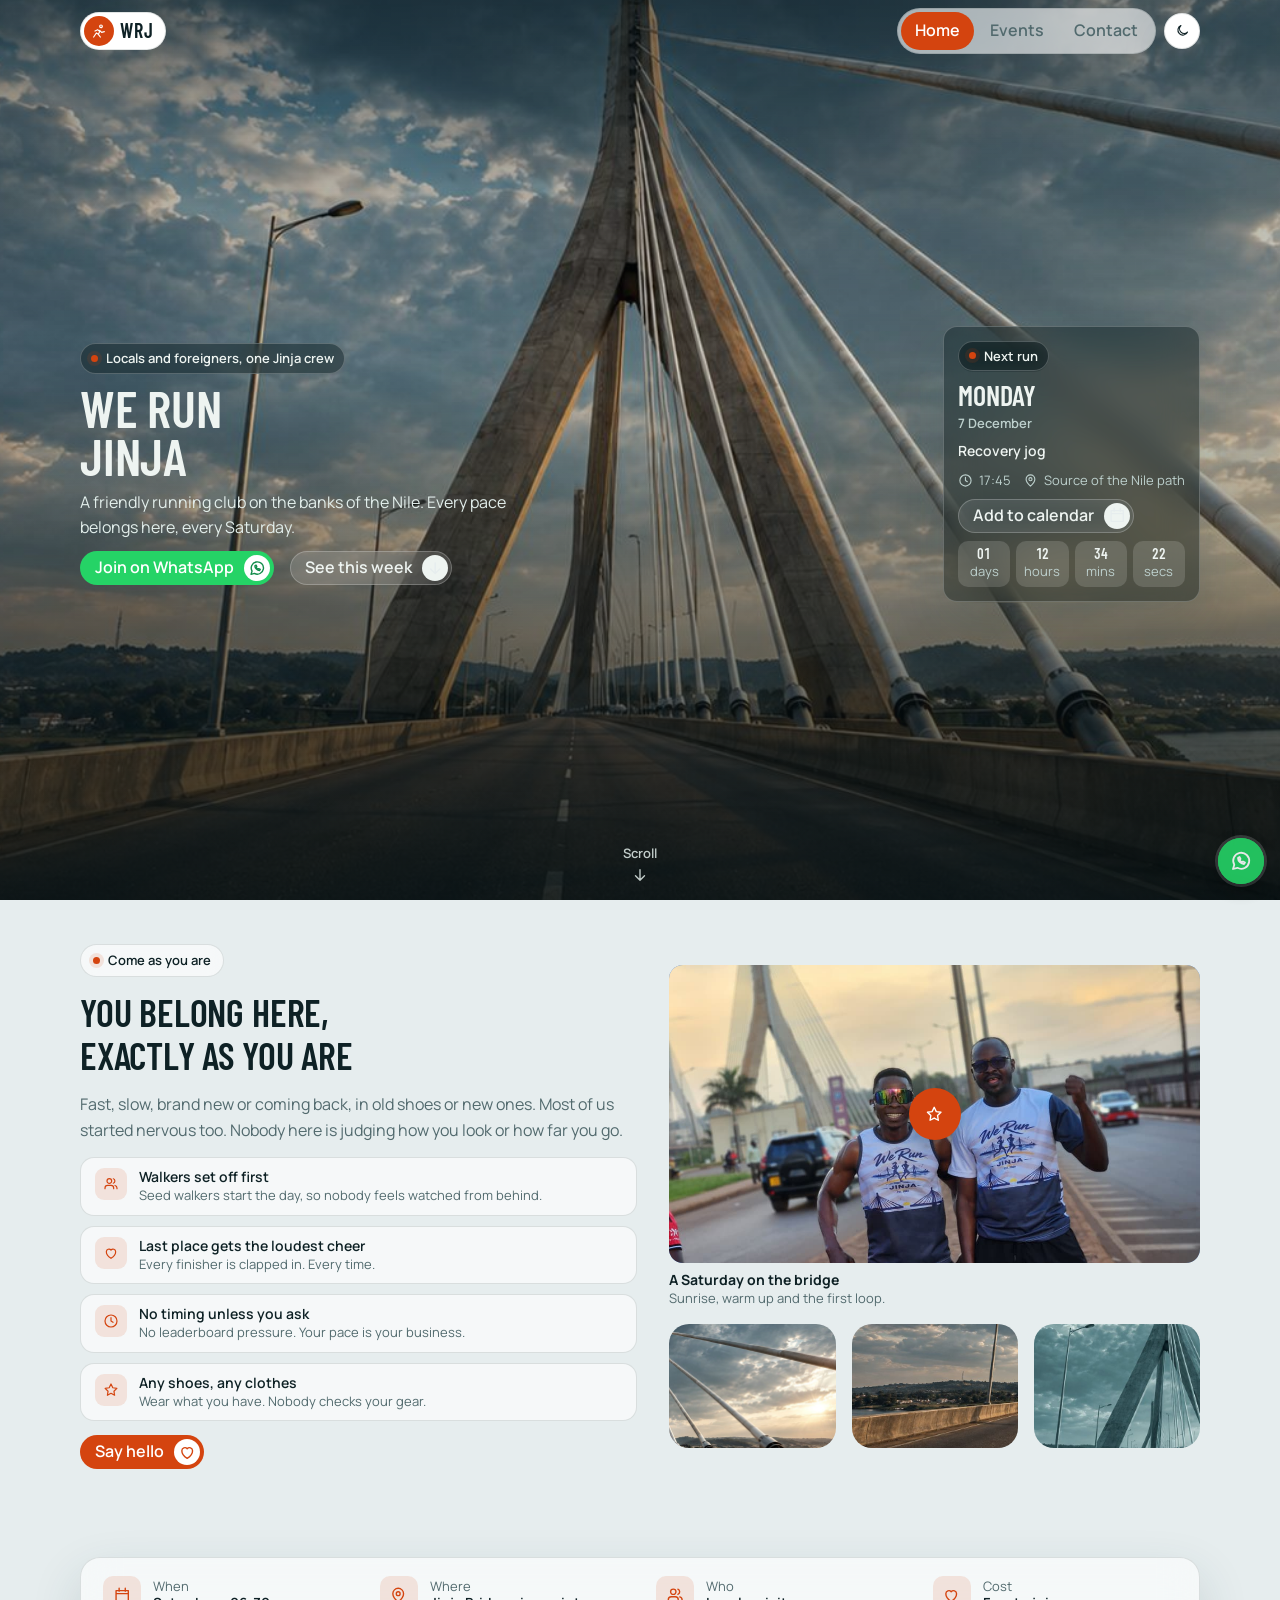
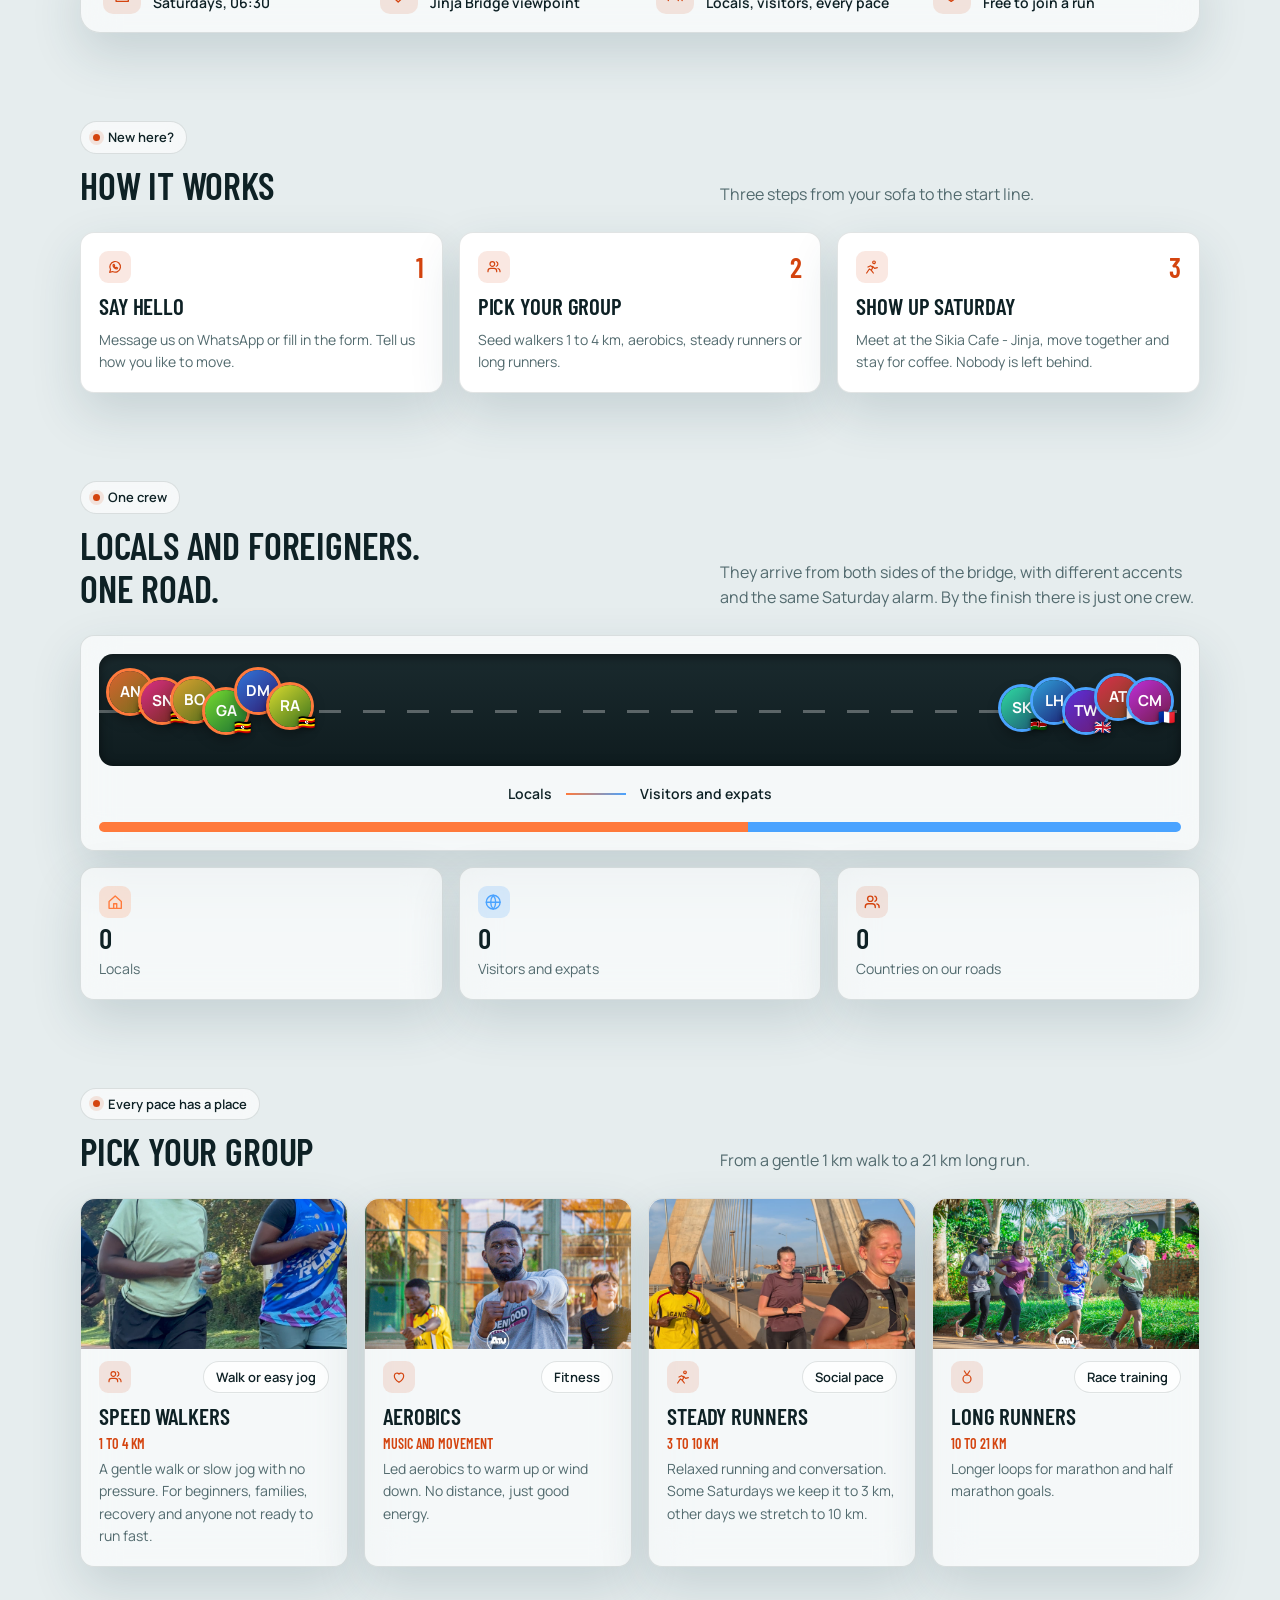
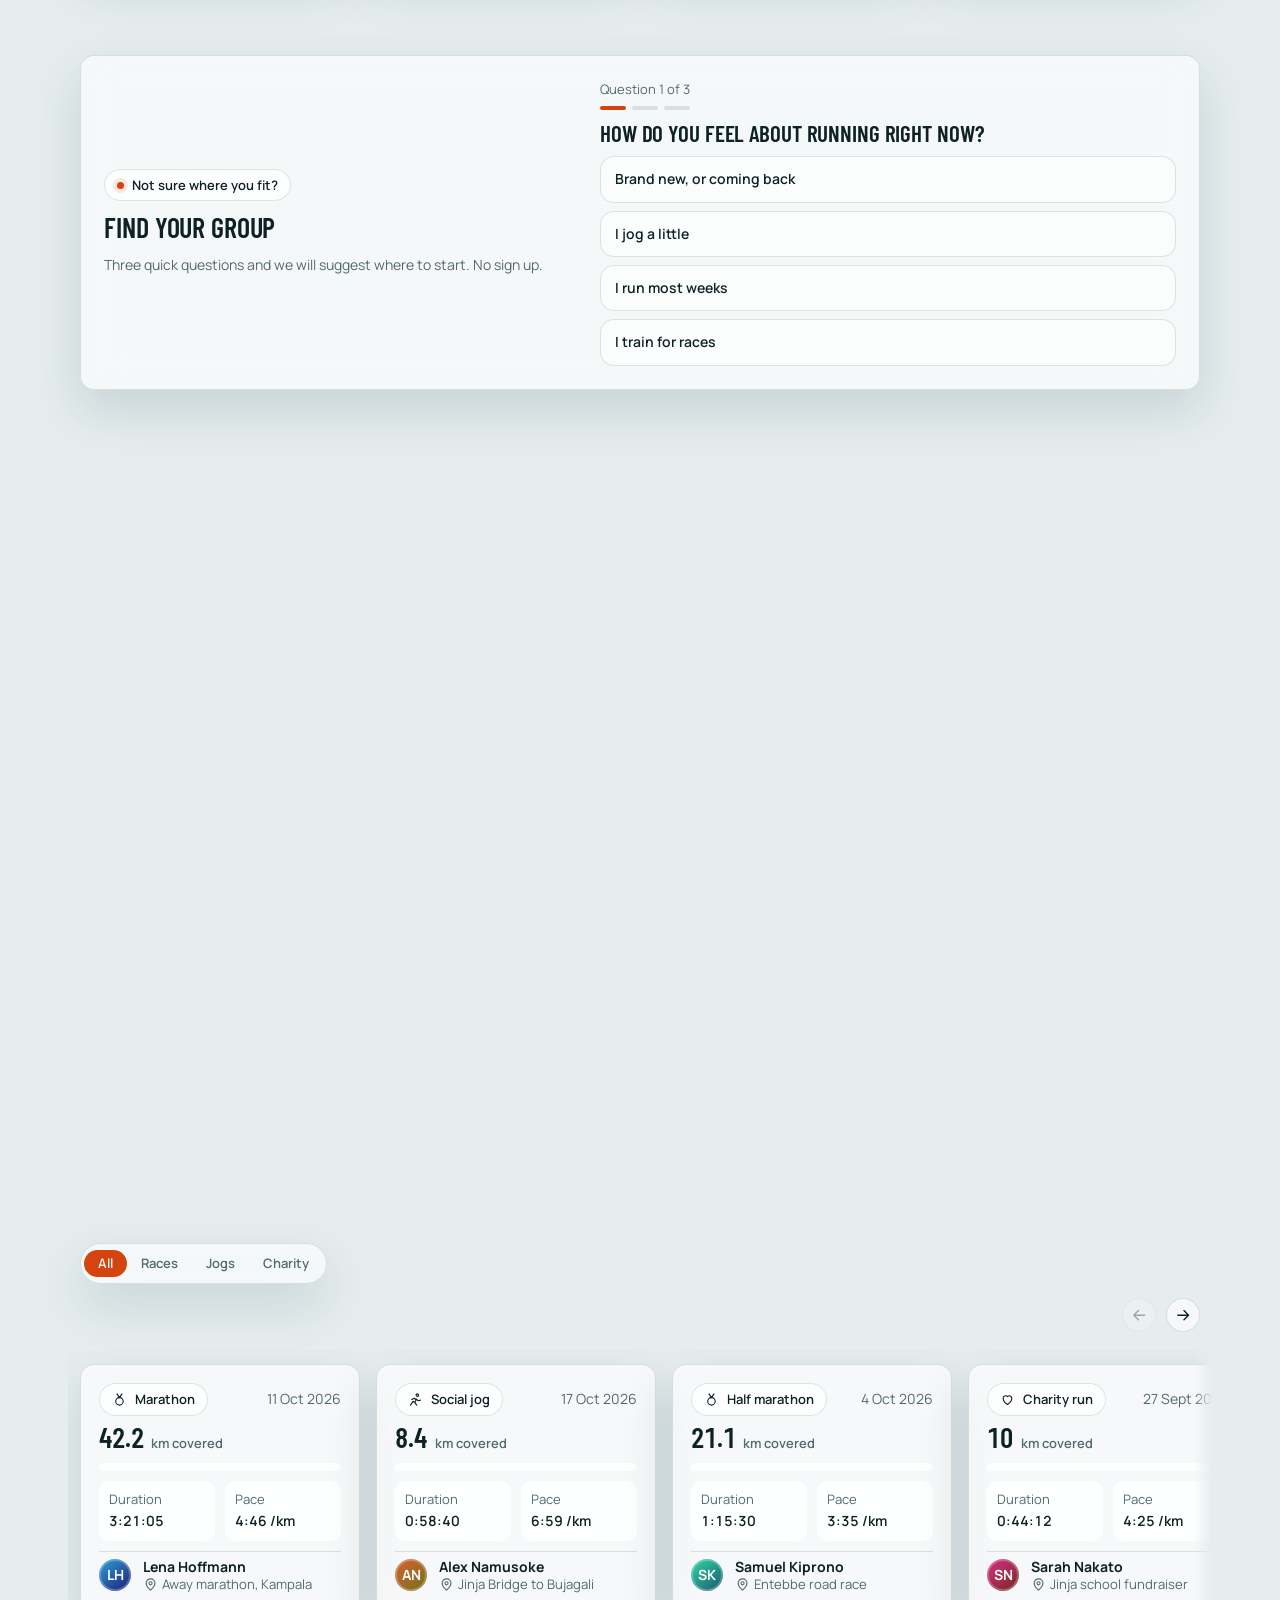
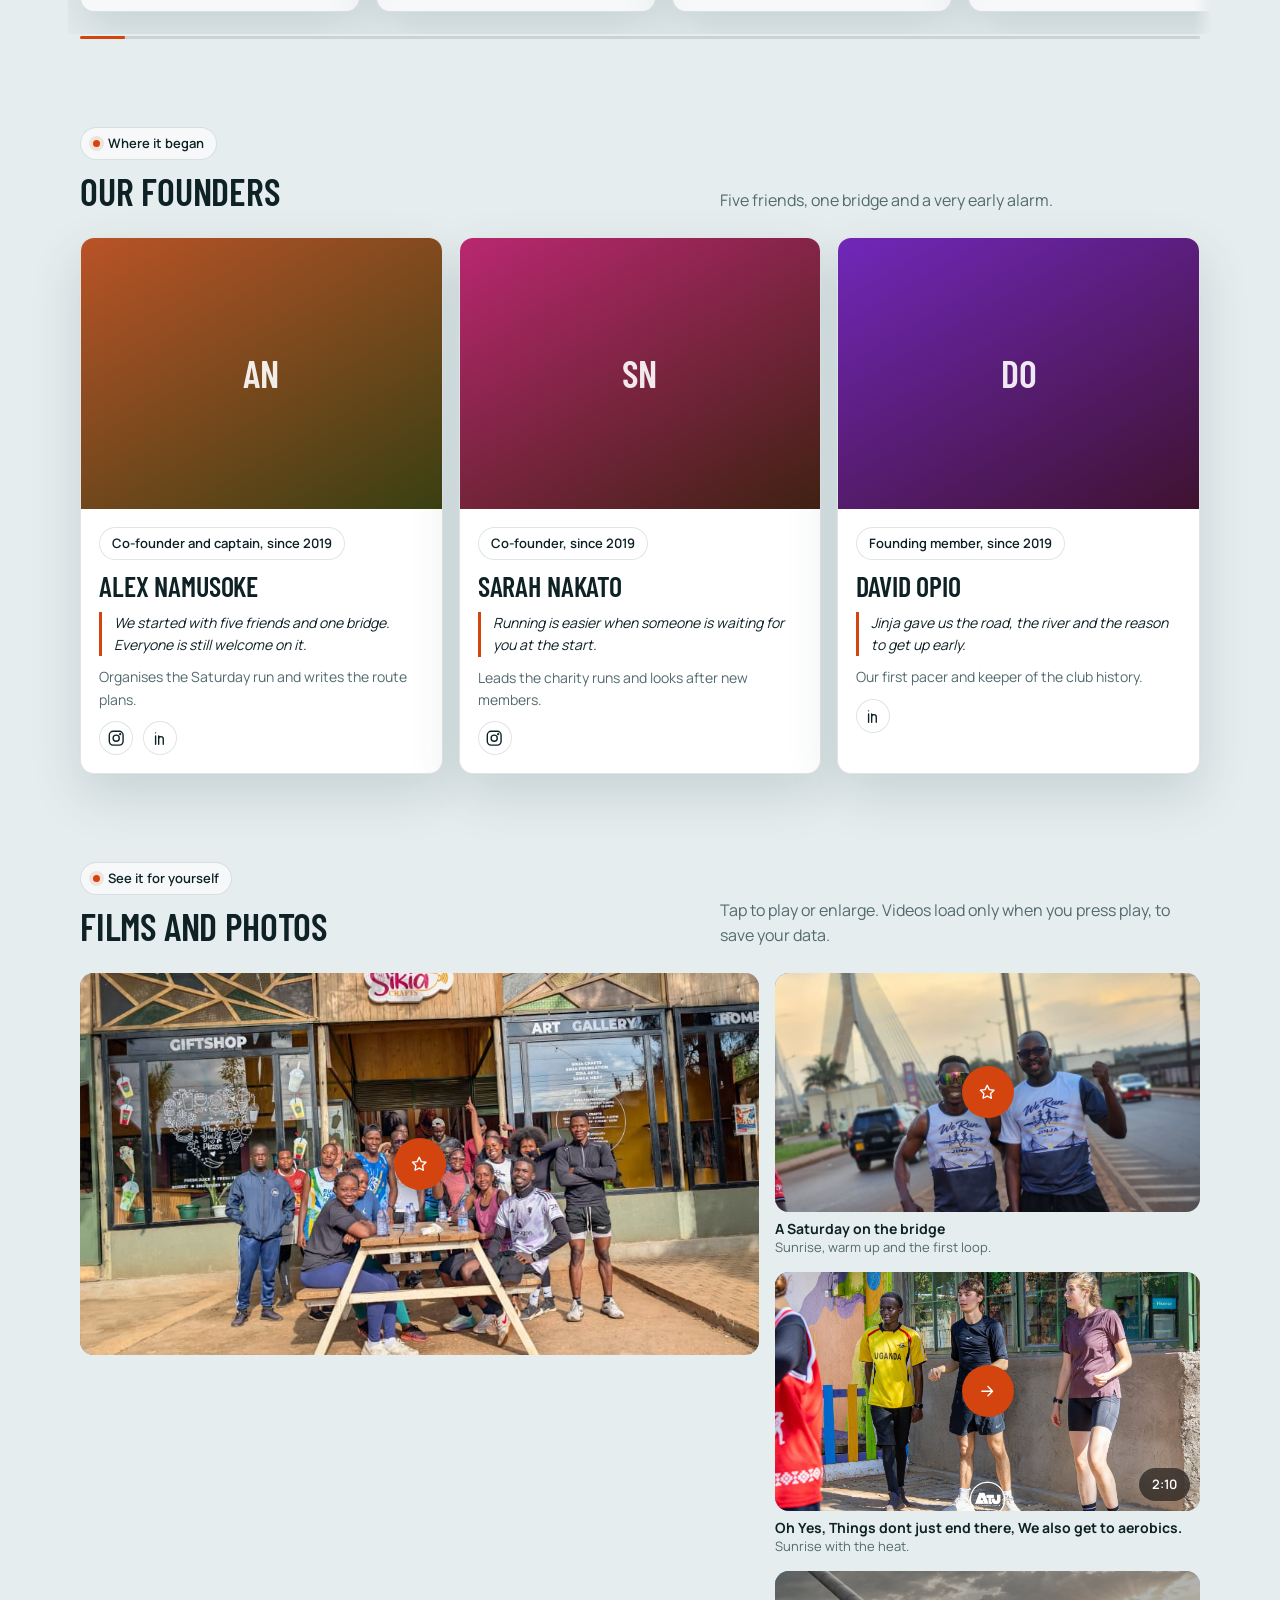
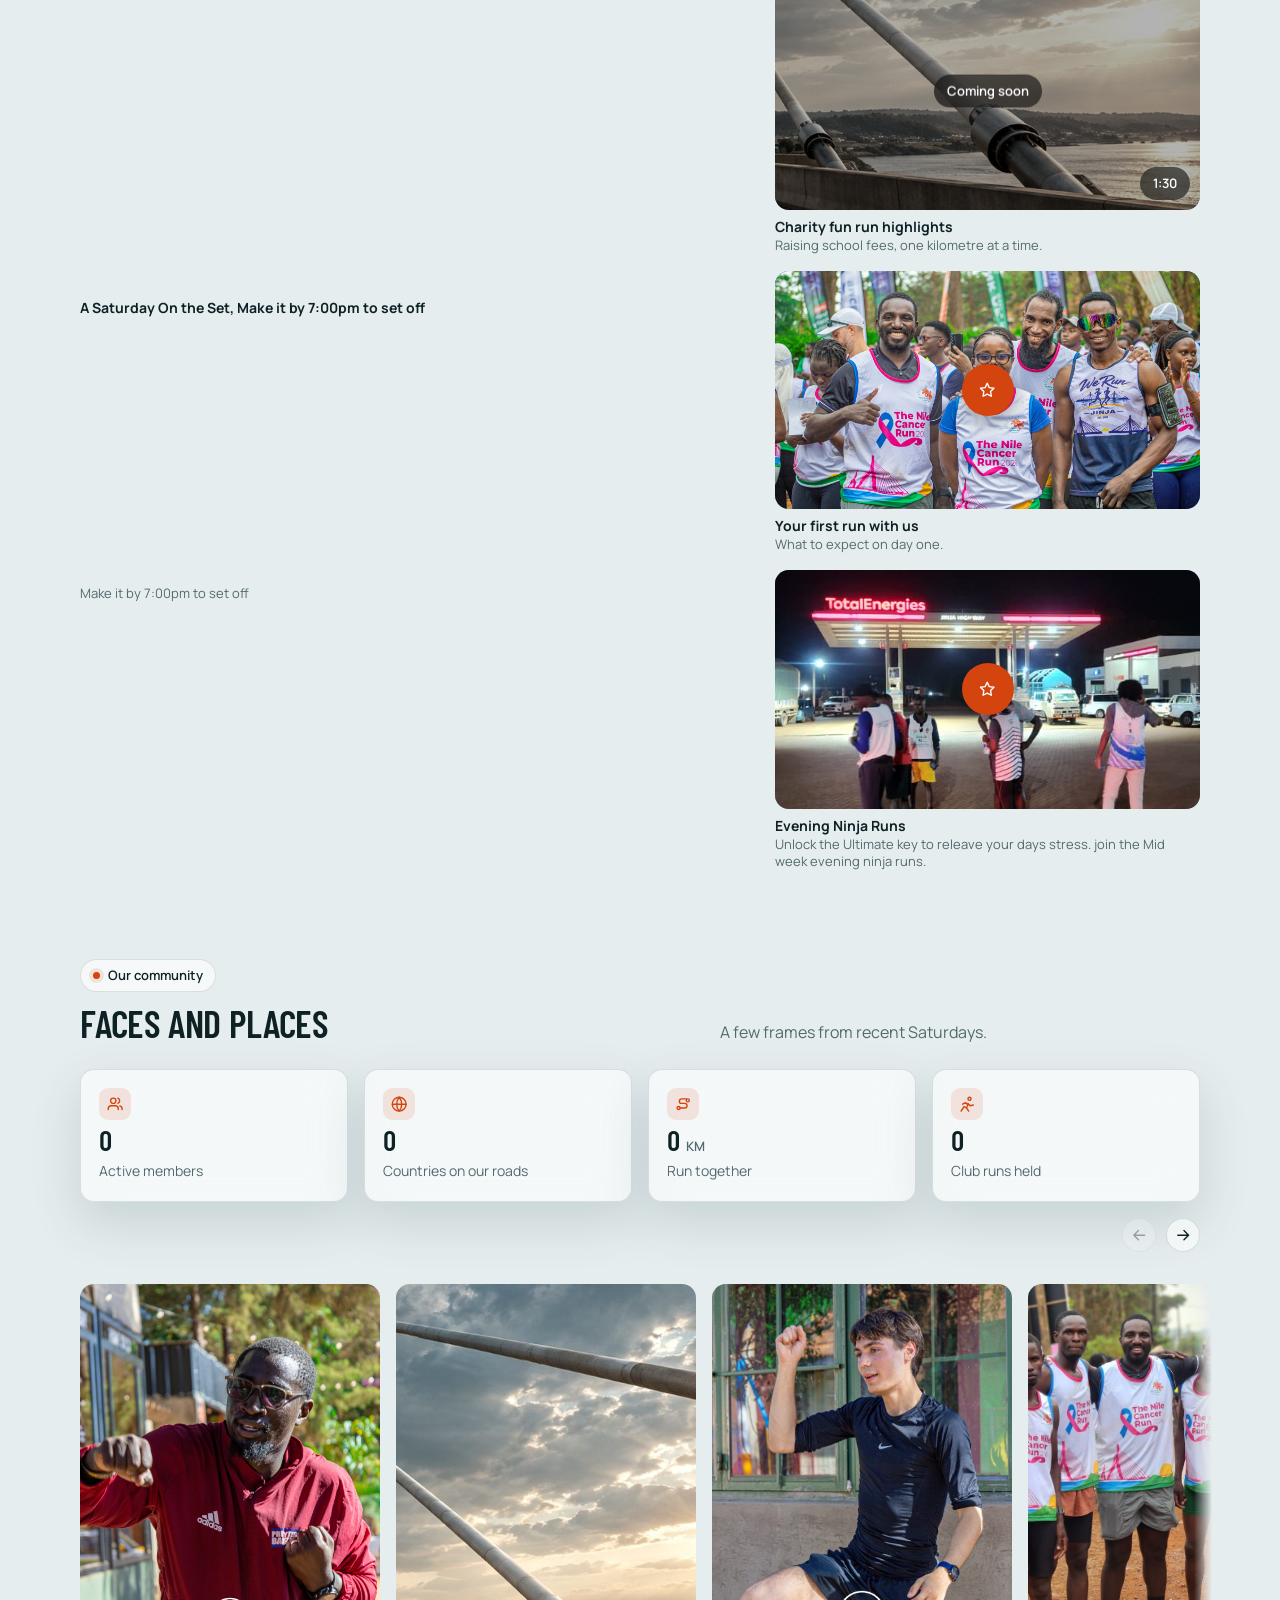
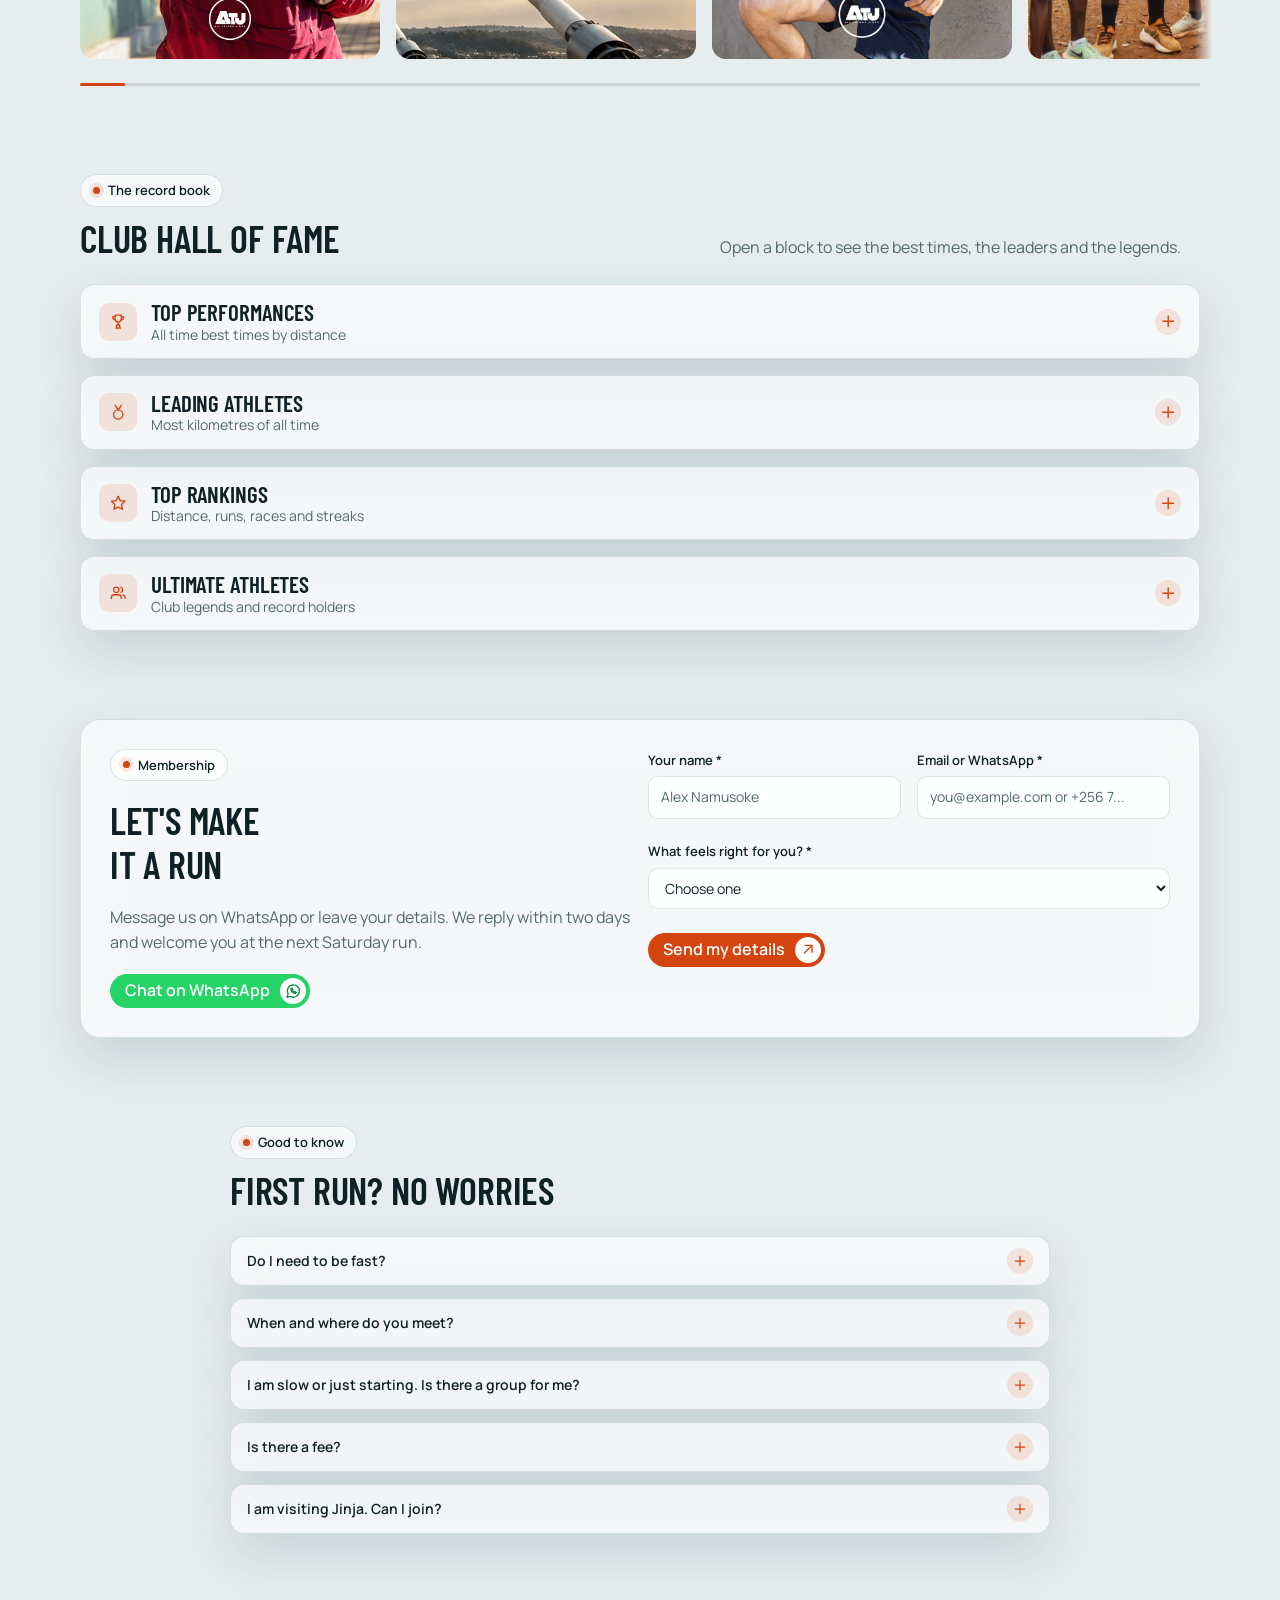
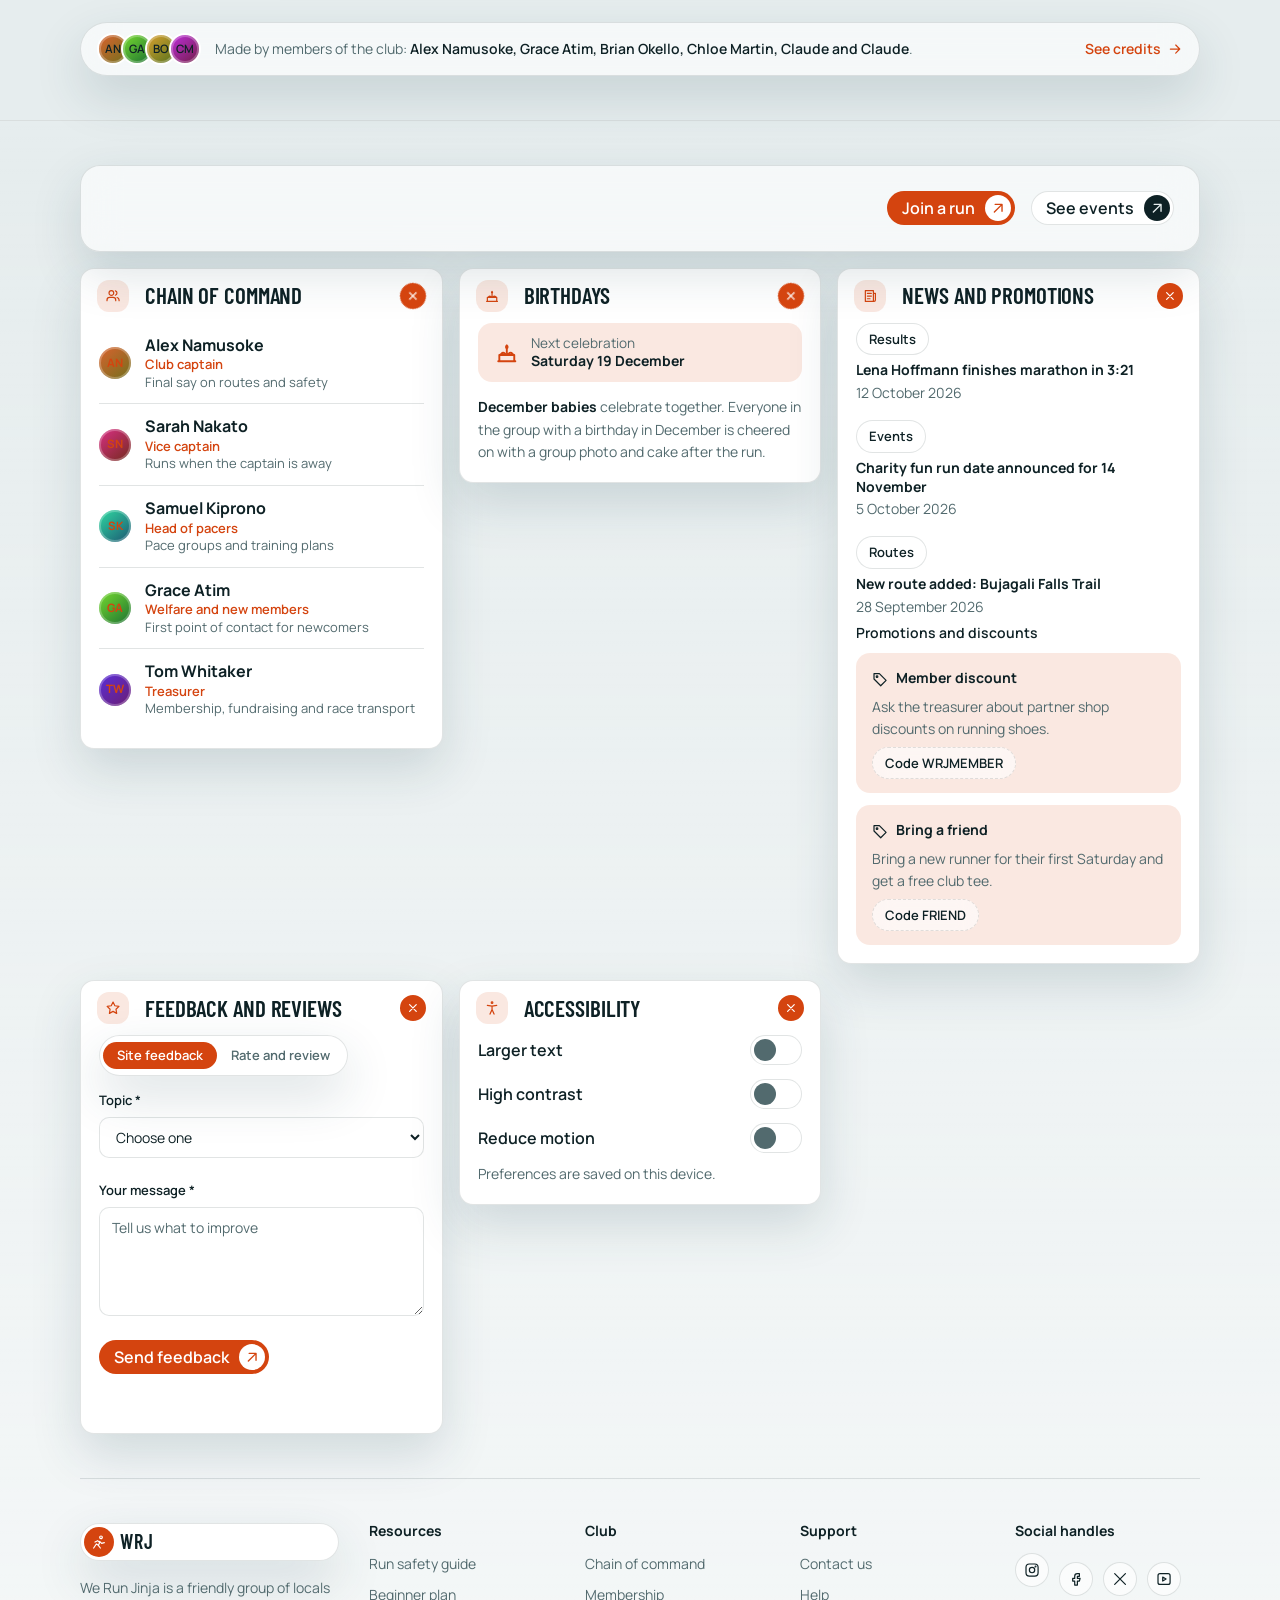
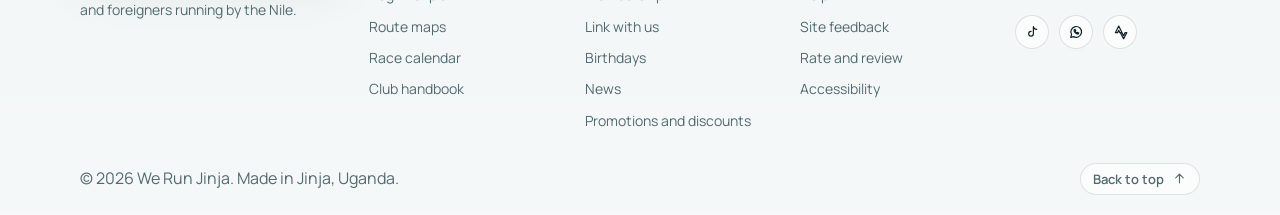
==== commit f5a8ab7e: "WRJ05026001" ====
--- a/index.html
+++ b/index.html
@@ -21,6 +21,9 @@
 <meta property="og:image" content="https://werunjinja.example/assets/og-image.jpg">
 <meta name="twitter:card" content="summary_large_image">
 <meta name="color-scheme" content="dark light">
+<meta name="geo.region" content="UG">
+<meta name="geo.placename" content="Jinja, Uganda">
+<!-- Google Search Console: paste your verification tag here, e.g. <meta name="google-site-verification" content="XXXX"> -->
 <link rel="preload" as="image" href="assets/jinja-bridge-hero-clean.jpg">
 <script type="application/ld+json">{"@context":"https://schema.org","@type":"SportsClub","name":"We Run Jinja","description":"A friendly running club of locals and foreigners in Jinja, Uganda.","url":"https://werunjinja.example/","sport":"Running","address":{"@type":"PostalAddress","addressLocality":"Jinja","addressCountry":"UG"},"areaServed":"Jinja, Uganda","sameAs":[]}</script>
 <link rel="preconnect" href="https://fonts.googleapis.com">
@@ -35,7 +38,7 @@
 <div id="header-root"></div>
 <main id="main"></main>
 <div id="footer-root"></div>
-<noscript><p style="padding:24px;text-align:center">We Run Jinja needs JavaScript to show its content. Please enable it and reload.</p></noscript>
+<noscript><div style="max-width:720px;margin:0 auto;padding:24px;font-family:system-ui,sans-serif;line-height:1.6"><h1>We Run Jinja</h1><p>A friendly running and walking club in Jinja, Uganda. Locals and visitors meet most Saturdays at the Jinja Bridge viewpoint. Seed walkers do 1 to 4 km, steady runners 3 to 10 km, long runners up to 21 km. Everyone is welcome and joining a run is free.</p><p><a href="events.html">Events</a> | <a href="contact.html">Contact</a></p><p>This site needs JavaScript for the full experience.</p></div></noscript>
 <script src="js/boot.js"></script>
 </body>
 </html>
--- a/css/pages.css
+++ b/css/pages.css
@@ -465,3 +465,61 @@
 .dev-grid{display:flex;flex-wrap:wrap;justify-content:center;gap:var(--gap)}
 .dev-grid>.founder{flex:1 1 260px;max-width:360px}
 .founder.dev .founder-photo{aspect-ratio:16/10}
+
+
+/* ==== hero polish for phone and tablet ==== */
+.page-hero{padding:96px 0 32px;align-items:end}
+.page-hero-bg{background-position:center 35%}
+.page-hero-in h1::after{content:"";display:block;width:56px;height:4px;border-radius:4px;background:var(--accent);margin-top:14px}
+#next-run-below{display:none}
+@media (max-width:1023px){
+  .hero .next-run{display:grid}
+  .hero .btn-ghost{display:none}
+  #next-run-below{display:block;margin-bottom:var(--gap)}
+  #next-run-below:empty{display:none;margin:0}
+  #next-run-below .next-run{max-width:none;justify-self:stretch}
+  .hero{padding-bottom:72px}
+  .hero-copy{gap:12px}
+  .hero-grid{grid-template-columns:1fr}
+}
+
+/* ==== belonging, photo mosaic, saturday steps, find us, photo cards ==== */
+.belong{display:grid;grid-template-columns:1.05fr 1fr;gap:calc(var(--gap)*2);align-items:center}
+.belong-copy{display:grid;gap:14px;justify-items:start}
+.promises{display:grid;gap:10px;width:100%}
+.promises li{display:flex;gap:12px;align-items:flex-start;padding:10px 14px;border-radius:var(--r-md);background:var(--surface);border:1px solid var(--line)}
+.promises li>span:last-child{display:grid;line-height:1.35}.promises b{font-size:var(--fs-text-sm);font-weight:600}.promises small{color:var(--muted);font-size:var(--fs-small)}
+.belong-media{display:grid;gap:var(--gap)}
+.belong-lead,.belong-face{margin:0;position:relative;overflow:hidden;border-radius:var(--r-lg)}
+.belong-lead{aspect-ratio:16/10}.belong-lead img,.belong-face img{width:100%;height:100%;object-fit:cover;display:block}
+.belong-lead figcaption{position:absolute;left:0;right:0;bottom:0;padding:24px 14px 12px;color:#fff;font-weight:600;font-size:var(--fs-text-sm);background:linear-gradient(transparent,rgba(0,0,0,.65))}
+.belong-faces{display:grid;grid-template-columns:repeat(auto-fit,minmax(0,1fr));gap:var(--gap)}
+.belong-face{aspect-ratio:4/3}
+@media (max-width:860px){.belong{grid-template-columns:1fr}}
+.mosaic{display:grid;gap:var(--gap);grid-template-columns:repeat(4,1fr);grid-auto-rows:150px}
+.mosaic-tile{position:relative;margin:0;overflow:hidden;border-radius:var(--r-md)}
+.mosaic-tile:first-child{grid-column:span 2;grid-row:span 2}
+.mosaic-tile img{width:100%;height:100%;object-fit:cover;display:block;transition:transform .8s var(--ease)}
+.mosaic-tile:hover img{transform:scale(1.06)}
+.mosaic-tile figcaption{position:absolute;left:0;right:0;bottom:0;padding:22px 12px 10px;color:#fff;font-size:var(--fs-small);font-weight:600;background:linear-gradient(transparent,rgba(0,0,0,.6))}
+@media (max-width:700px){.mosaic{grid-template-columns:repeat(2,1fr);grid-auto-rows:120px}.mosaic-tile:first-child{grid-column:span 2;grid-row:span 2}.mosaic-tile:nth-child(5){display:none}}
+.steps-photo{display:grid;grid-template-columns:repeat(4,1fr);gap:var(--gap)}
+.step-photo{display:grid;gap:10px}
+.step-img{position:relative;aspect-ratio:4/5;overflow:hidden;border-radius:var(--r-md);background:var(--surface-2)}
+.step-img img{width:100%;height:100%;object-fit:cover;display:block}
+.step-n{position:absolute;left:10px;top:10px;display:grid;place-items:center;width:34px;height:34px;border-radius:50%;background:var(--accent);color:var(--on-accent);font-size:var(--fs-h6)}
+.step-text{display:grid;gap:2px}.step-text p{font-size:var(--fs-text-sm)}
+@media (max-width:900px){.steps-photo{grid-template-columns:repeat(2,1fr)}}
+.find{display:grid;grid-template-columns:1fr 1fr;gap:var(--gap);padding:0;overflow:hidden;align-items:stretch}
+.find-photo{position:relative;min-height:240px}.find-photo img{position:absolute;inset:0;width:100%;height:100%;object-fit:cover}
+.find-photo .chip{position:absolute;left:12px;bottom:12px;background:rgba(0,0,0,.5);color:#fff;border-color:transparent}
+.find-copy{display:grid;gap:12px;align-content:center;justify-items:start;padding:calc(var(--card-pad)*1.4)}
+.find-place{display:flex;align-items:center;gap:8px;font-size:var(--fs-text-sm)}
+@media (max-width:760px){.find{grid-template-columns:1fr}.find-photo{min-height:200px}}
+.event-card.has-photo{grid-template-columns:auto 1fr 150px;align-items:stretch}
+.event-photo{border-radius:var(--r-md);overflow:hidden;min-height:96px}.event-photo img{width:100%;height:100%;object-fit:cover;display:block}
+@media (max-width:640px){.event-card.has-photo{grid-template-columns:auto 1fr}.event-photo{grid-column:1/-1;min-height:140px;order:-1}}
+.group-photo{margin:calc(var(--card-pad)*-1) calc(var(--card-pad)*-1) 6px;aspect-ratio:16/9;overflow:hidden;border-radius:var(--r-md) var(--r-md) 0 0}.group-photo img{width:100%;height:100%;object-fit:cover;display:block}
+.bday-photo{width:100%;aspect-ratio:16/9;object-fit:cover;border-radius:var(--r-md)}
+
+@media (max-width:640px){.event-photo{min-height:110px}.event-card.has-photo{gap:var(--gap)}}
